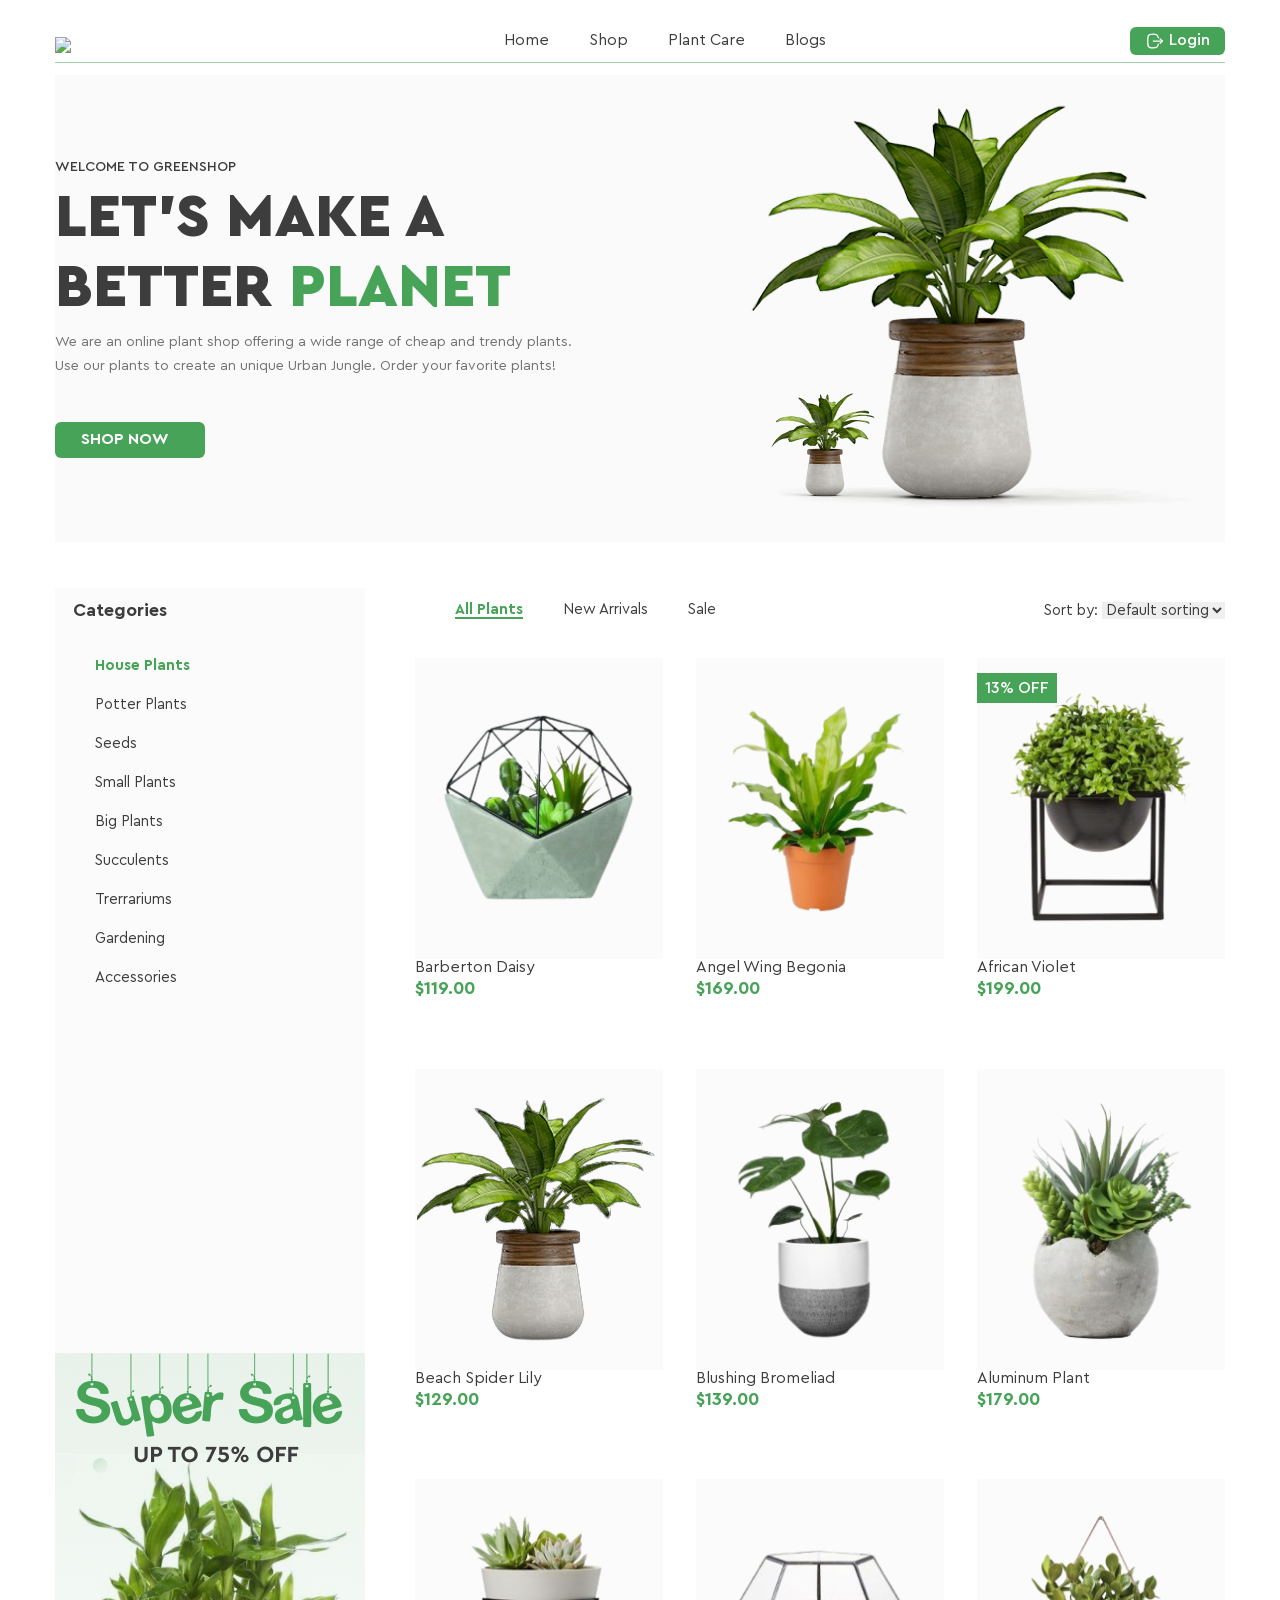
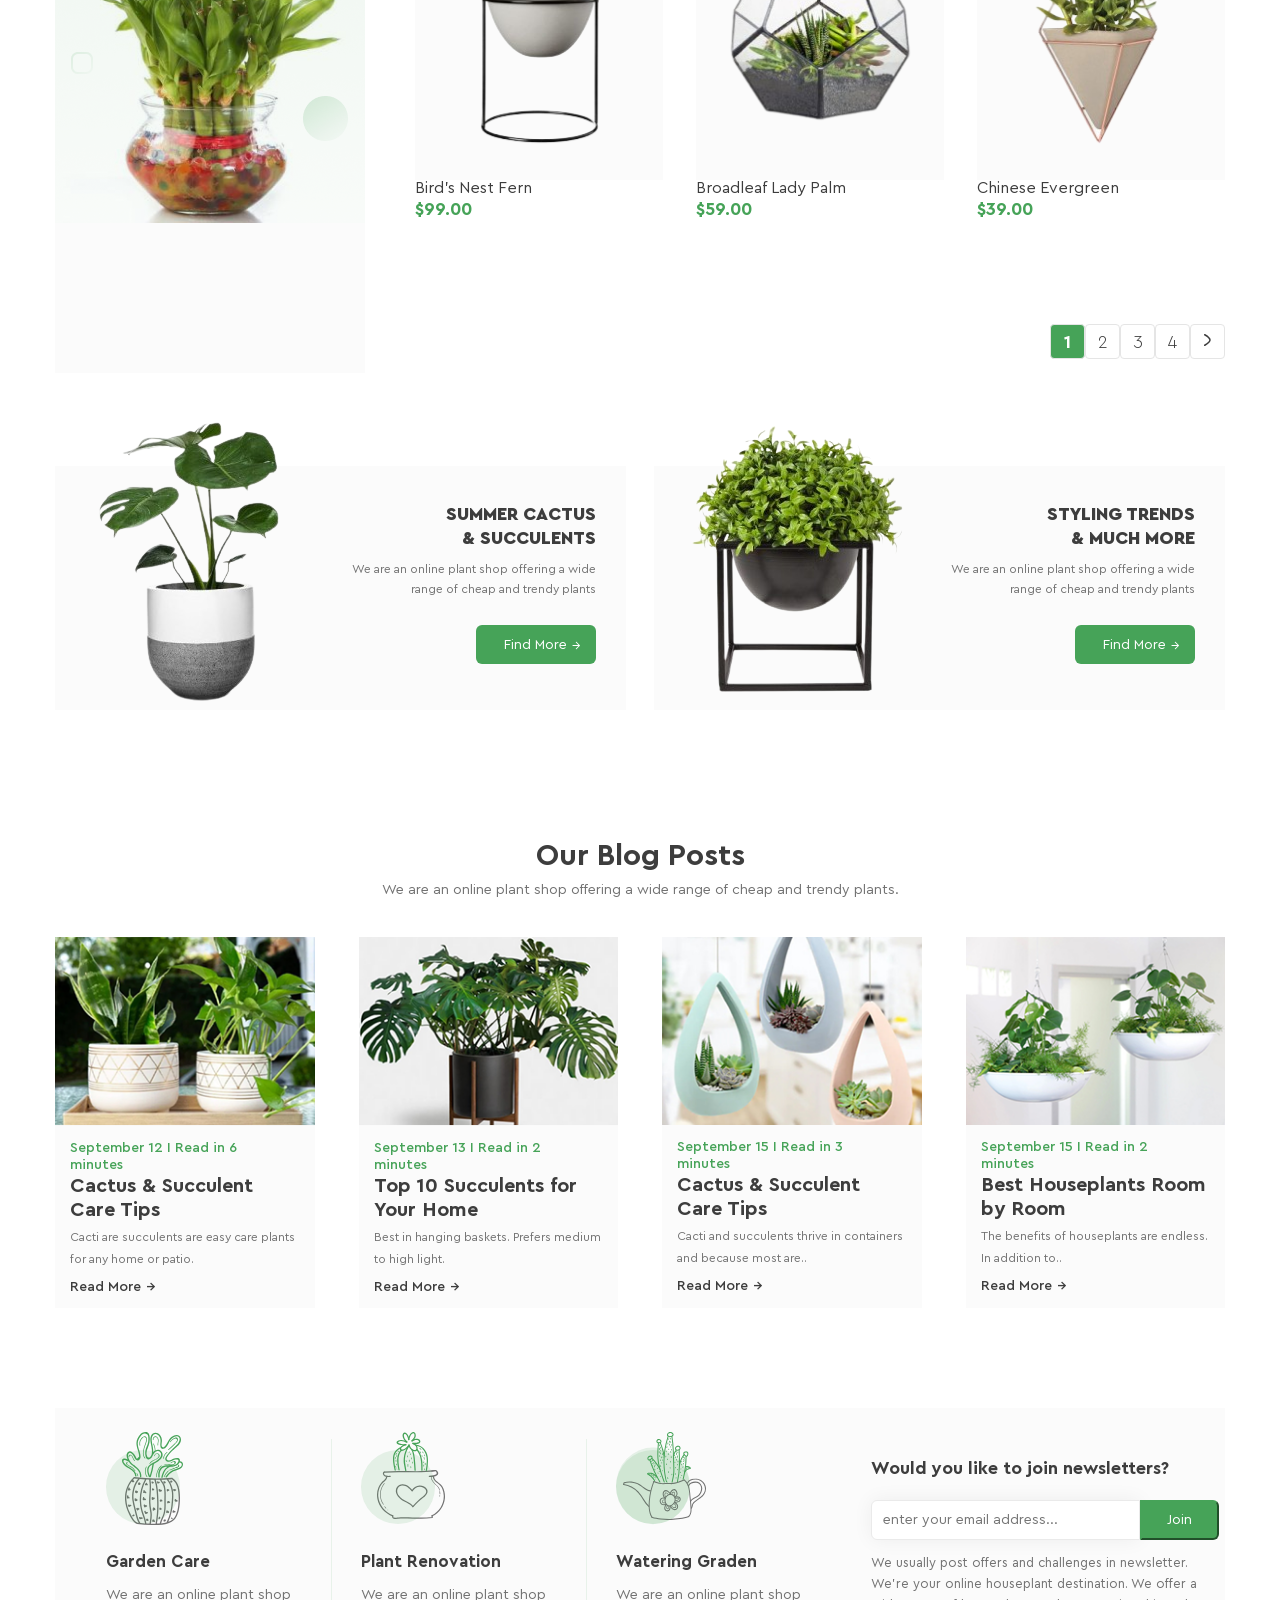
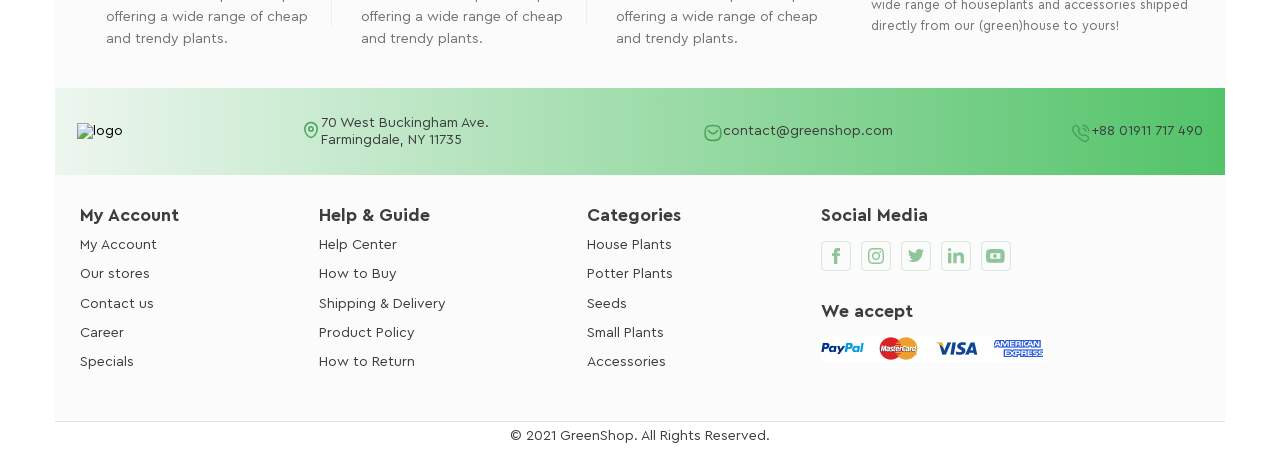
==== index.html @ 179f5ea0 "correct mistakes in footer" ====
<!DOCTYPE html>
<html lang="en">
<head>
    <meta charset="UTF-8">
    <link rel="stylesheet" href="styles/reset.css">
    <link rel="stylesheet" href="styles/main.css">
    <title>Green shop</title>
</head>
<body>
    <div class="container">
        <header class="header">
            <div class="logo">
                <img class="logo_img" src="images/logo.svg" alt="logo">
            </div>
            <nav class="nav">
                <ul class="menu">
                    <li>
                        <a class="navigation_item" href="#">Home</a>
                    </li>
                    <li>
                        <a class="navigation_item" href="#">Shop</a>
                    </li>
                    <li>
                        <a class="navigation_item" href="#">Plant Care</a>
                        <ul class="submenu">
                            <li><a href="#">Drainage</a></li>
                            <li><a href="#">Fungicides</a></li>
                            <li><a href="#">Fertilizer</a></li>
                            <li>
                                <a href="#">Priming</a>
                                <ul class="second_submenu">
                                    <li><a href="#">Universal</a></li>
                                    <li><a href="#">For Ficus</a></li>
                                    <li><a href="#">For Cacti</a></li>
                                    <li><a href="#">For Citrus</a></li>
                                    <li><a href="#">For those in bloom</a></li>
                                    <li><a href="#">For Orchids</a></li>
                                </ul>
                            </li>
                        </ul>
                    </li>
                    <li>
                        <a class="navigation_item" href="#">Blogs</a>
                    </li>
                </ul>
            </nav>
            <div class="login">
                <a class="btn btn_nav" href="register.html">
                    <img src="images/login_icon.svg" alt="login">
                    Login
                </a>
            </div>
        </header>
        <main>
            <section class="intro">
                <div class="intro_content">
                    <p class="intro_content_welcome">Welcome to GreenShop</p>
                    <h1>Let’s Make a Better <span>Planet</span></h1>
                    <p class="intro_content_text">
                        We are an online plant shop offering a wide range of cheap and trendy plants. Use our plants to create an unique Urban Jungle. Order your favorite plants!
                    </p>
                    <a class="btn btn_intro" href="#">SHOP NOW</a>
                </div>
                <img class="intro_img" src="images/img-banner.png" alt="banner">
            </section>
            <section class="shop_now">
                <aside class="sidebar">
                    <h2>Categories</h2>
                    <ul class="sidebar_list">
                        <li><a class="active" href="#">House Plants</a></li>
                        <li><a href="#">Potter Plants</a></li>
                        <li><a href="#">Seeds</a></li>
                        <li><a href="#">Small Plants</a></li>
                        <li><a href="#">Big Plants</a></li>
                        <li><a href="#">Succulents</a></li>
                        <li><a href="#">Trerrariums</a></li>
                        <li><a href="#">Gardening</a></li>
                        <li><a href="#">Accessories</a></li>
                    </ul>
                    <img class="sidebar_banner" src="images/super-sale-banner.png" alt="super-sale-banner">
                </aside>
                <article class="shop">
                    <div class="filters">
                        <ul class="filter_list">
                            <li><a class="active" href="#">All Plants</a></li>
                            <li><a href="#">New Arrivals</a></li>
                            <li><a href="#">Sale</a></li>
                        </ul>
                        <div>
                            <span>Sort by:</span>
                            <select name="sort" id="sort">
                                <option value="default">Default sorting</option>
                                <option value="price">Price</option>
                            </select>
                        </div>
                    </div>
                    <div class="shop_holder">
                        <div class="shop_card">
                            <div class="shop_card_img">
                                <img src="images/p1.png" alt="Barberton Daisy">
                            </div>
                            <p>Barberton Daisy</p>
                            <span class="shop_card_value">$119.00</span>
                            <ul class="shopping_list">
                                <li>
                                    <button class="btn_shopping">
                                        <img src="images/basket.svg" alt="basket">
                                    </button>
                                    </li>
                                <li>
                                    <button class="btn_shopping">
                                        <img src="images/like.svg" alt="like">
                                    </button>
                                </li>
                                <li>
                                    <button class="btn_shopping">
                                        <img src="images/search.svg" alt="search">
                                    </button>
                                </li>
                            </ul>
                        </div>
                        <div class="shop_card">
                            <div class="shop_card_img">
                                <img src="images/p2.png" alt="Angel Wing Begonia">
                            </div>
                            <p>Angel Wing Begonia</p>
                            <span class="shop_card_value">$169.00</span>
                            <ul class="shopping_list">
                                <li>
                                    <button class="btn_shopping">
                                        <img src="images/basket.svg" alt="basket">
                                    </button>
                                </li>
                                <li>
                                    <button class="btn_shopping">
                                        <img src="images/like.svg" alt="like">
                                    </button>
                                </li>
                                <li>
                                    <button class="btn_shopping">
                                        <img src="images/search.svg" alt="search">
                                    </button>
                                </li>
                            </ul>
                        </div>
                        <div class="shop_card">
                            <div class="shop_card_img">
                                <img src="images/p3.png" alt="African Violet">
                            </div>
                            <p>African Violet</p>
                            <span class="shop_card_value">$199.00</span>
                            <ul class="shopping_list">
                                <li>
                                    <button class="btn_shopping">
                                        <img src="images/basket.svg" alt="basket">
                                    </button>
                                </li>
                                <li>
                                    <button class="btn_shopping">
                                        <img src="images/like.svg" alt="like">
                                    </button>
                                </li>
                                <li>
                                    <button class="btn_shopping">
                                        <img src="images/search.svg" alt="search">
                                    </button>
                                </li>
                            </ul>
                            <span class="sale">13% OFF</span>
                        </div>
                        <div class="shop_card">
                            <div class="shop_card_img">
                                <img src="images/p4.png" alt="Beach Spider Lily">
                            </div>
                            <p>Beach Spider Lily</p>
                            <span class="shop_card_value">$129.00</span>
                            <ul class="shopping_list">
                                <li>
                                    <button class="btn_shopping">
                                        <img src="images/basket.svg" alt="basket">
                                    </button>
                                </li>
                                <li>
                                    <button class="btn_shopping">
                                        <img src="images/like.svg" alt="like">
                                    </button>
                                </li>
                                <li>
                                    <button class="btn_shopping">
                                        <img src="images/search.svg" alt="search">
                                    </button>
                                </li>
                            </ul>
                        </div>
                        <div class="shop_card">
                            <div class="shop_card_img">
                                <img src="images/p5.png" alt="Blushing Bromeliad">
                            </div>
                            <p>Blushing Bromeliad</p>
                            <span class="shop_card_value">$139.00</span>
                            <ul class="shopping_list">
                                <li>
                                    <button class="btn_shopping">
                                        <img src="images/basket.svg" alt="basket">
                                    </button>
                                </li>
                                <li>
                                    <button class="btn_shopping">
                                        <img src="images/like.svg" alt="like">
                                    </button>
                                </li>
                                <li>
                                    <button class="btn_shopping">
                                        <img src="images/search.svg" alt="search">
                                    </button>
                                </li>
                            </ul>
                        </div>
                        <div class="shop_card">
                            <div class="shop_card_img">
                                <img src="images/p6.png" alt="Aluminum Plant">
                            </div>
                            <p>Aluminum Plant</p>
                            <span class="shop_card_value">$179.00</span>
                            <ul class="shopping_list">
                                <li>
                                    <button class="btn_shopping">
                                        <img src="images/basket.svg" alt="basket">
                                    </button>
                                </li>
                                <li>
                                    <button class="btn_shopping">
                                        <img src="images/like.svg" alt="like">
                                    </button>
                                </li>
                                <li>
                                    <button class="btn_shopping">
                                        <img src="images/search.svg" alt="search">
                                    </button>
                                </li>
                            </ul>
                        </div>
                        <div class="shop_card">
                            <div class="shop_card_img">
                                <img src="images/p7.png" alt="Bird's Nest Fern">
                            </div>
                            <p>Bird's Nest Fern</p>
                            <span class="shop_card_value">$99.00</span>
                            <ul class="shopping_list">
                                <li>
                                    <button class="btn_shopping">
                                        <img src="images/basket.svg" alt="basket">
                                    </button>
                                </li>
                                <li>
                                    <button class="btn_shopping">
                                        <img src="images/like.svg" alt="like">
                                    </button>
                                </li>
                                <li>
                                    <button class="btn_shopping">
                                        <img src="images/search.svg" alt="search">
                                    </button>
                                </li>
                            </ul>
                        </div>
                        <div class="shop_card">
                            <div class="shop_card_img">
                                <img src="images/p8.png" alt="Broadleaf Lady Palm">
                            </div>
                            <p>Broadleaf Lady Palm</p>
                            <span class="shop_card_value">$59.00</span>
                            <ul class="shopping_list">
                                <li>
                                    <button class="btn_shopping">
                                        <img src="images/basket.svg" alt="basket">
                                    </button>
                                </li>
                                <li>
                                    <button class="btn_shopping">
                                        <img src="images/like.svg" alt="like">
                                    </button>
                                </li>
                                <li>
                                    <button class="btn_shopping">
                                        <img src="images/search.svg" alt="search">
                                    </button>
                                </li>
                            </ul>
                        </div>
                        <div class="shop_card">
                            <div class="shop_card_img">
                                <img src="images/p9.png" alt="Chinese Evergreen">
                            </div>
                            <p>Chinese Evergreen</p>
                            <span class="shop_card_value">$39.00</span>
                            <ul class="shopping_list">
                                <li>
                                    <button class="btn_shopping">
                                        <img src="images/basket.svg" alt="basket">
                                    </button>
                                </li>
                                <li>
                                    <button class="btn_shopping">
                                        <img src="images/like.svg" alt="like">
                                    </button>
                                </li>
                                <li>
                                    <button class="btn_shopping">
                                        <img src="images/search.svg" alt="search">
                                    </button>
                                </li>
                            </ul>
                        </div>
                    </div>
                    <div class="pages">
                        <ul>
                            <li><a class="active" href="">1</a></li>
                            <li><a href="">2</a></li>
                            <li><a href="">3</a></li>
                            <li><a href="">4</a></li>
                            <li>
                                <button>
                                    <img src="images/btn_right.svg" alt="next">
                                </button>
                            </li>
                        </ul>
                    </div>
                </article>
            </section>
            <section class="blog">
                <article class="blog_find-more">
                    <div class="blog_find-more_content">
                        <img src="images/plant1.png" alt="plant">
                        <div class="find-more_description">
                            <h3>Summer cactus & succulents</h3>
                            <p>
                                We are an online plant shop offering a wide range of cheap and trendy plants
                            </p>
                            <a class="btn find-more" href="#">Find More</a>
                        </div>
                    </div>
                    <div class="blog_find-more_content">
                        <img src="images/plant2.png" alt="plant">
                        <div class="find-more_description">
                            <h3>Styling Trends & much more</h3>
                            <p>
                                We are an online plant shop offering a wide range of cheap and trendy plants
                            </p>
                            <a class="btn find-more" href="#">Find More</a>
                        </div>
                    </div>
                </article>
                <article class="our-blog">
                    <div class="our_blog_content">
                        <h2>Our Blog Posts</h2>
                        <p>
                            We are an online plant shop offering a wide range of cheap and trendy plants.
                        </p>
                    </div>
                    <div class="blog-posts">
                        <div class="blog_posts_items">
                            <img src="images/blog1.png" alt="plant">
                            <div>
                                <time datetime="09-12">September 12  I Read in 6 minutes </time>
                                <h3>Cactus & Succulent Care Tips</h3>
                                <p>
                                    Cacti are succulents are easy care plants for any home or patio.
                                </p>
                                <a href="#">Read More</a>
                            </div>
                        </div>
                        <div class="blog_posts_items">
                            <img src="images/blog2.png" alt="plant">
                            <div>
                                <time datetime="09-13">September 13  I Read in 2 minutes</time>
                                <h3>Top 10 Succulents for Your Home</h3>
                                <p>
                                    Best in hanging baskets. Prefers medium to high light.
                                </p>
                                <a href="#">Read More</a>
                            </div>
                        </div>
                        <div class="blog_posts_items">
                            <img src="images/blog3.png" alt="plant">
                            <div>
                                <time datetime="09-15">September 15  I Read in 3 minutes</time>
                                <h3>Cactus & Succulent Care Tips</h3>
                                <p>
                                    Cacti and succulents thrive in containers and because most are..
                                </p>
                                <a href="#">Read More</a>
                            </div>
                        </div>
                        <div class="blog_posts_items">
                            <img src="images/blog4.png" alt="plant">
                            <div>
                                <time datetime="09-15">September 15  I Read in 2 minutes</time>
                                <h3>Best Houseplants Room by Room</h3>
                                <p>
                                    The benefits of houseplants are endless. In addition to..
                                </p>
                                <a href="#">Read More</a>
                            </div>
                        </div>
                    </div>

                </article>
            </section>
        </main>
        <footer>
            <div class="footer_block">
                <ul class="footer_block_list">
                    <li class="footer_item_garden">
                        <h2>Garden Care</h2>
                        <p>
                            We are an online plant shop offering a wide range of cheap and trendy plants.
                        </p>
                    </li>
                    <li class="footer_item_plant">
                        <h2>Plant Renovation</h2>
                        <p>
                            We are an online plant shop offering a wide range of cheap and trendy plants.
                        </p>
                    </li>
                    <li class="footer_item_watering">
                        <h2>Watering Graden</h2>
                        <p>
                            We are an online plant shop offering a wide range of cheap and trendy plants.
                        </p>
                    </li>
                </ul>
                <form class="footer_form" action="/submit" method="post" id="form_join">
                    <h2>Would you like to join newsletters?</h2>
                    <input type="email" placeholder="enter your email address...">
                    <button class="btn btn_form_footer" form="form_join">Join</button>
                    <p>
                        We usually post offers and challenges in newsletter. We’re your online houseplant destination. We offer a wide range of houseplants and accessories shipped directly from our (green)house to yours!
                    </p>
                </form>
            </div>
            <div class="footer_info">
                <img src="images/logo.svg" alt="logo">
                <a href="https://www.google.com/maps">
                    <address>
                        70 West Buckingham Ave. Farmingdale, NY 11735
                    </address>
                </a>
                <a class="footer_email" href="mailto:contact@greenshop.com">contact@greenshop.com</a>
                <a class="footer_tell" href="tel:+8801911717490">+88 01911 717 490</a>
            </div>
            <div class="footer_menu">
                <div class="footer_menu_nav">
                    <h3>My Account</h3>
                    <ul class="footer_menu_list">
                        <li><a href="#">My Account</a></li>
                        <li><a href="#">Our stores</a></li>
                        <li><a href="#">Contact us</a></li>
                        <li><a href="#">Career</a></li>
                        <li><a href="#">Specials</a></li>
                    </ul>
                </div>
                <div class="footer_menu_nav">
                    <h3>Help & Guide</h3>
                    <ul class="footer_menu_list">
                        <li><a href="#">Help Center</a></li>
                        <li><a href="#">How to Buy</a></li>
                        <li><a href="#">Shipping & Delivery</a></li>
                        <li><a href="#">Product Policy</a></li>
                        <li><a href="#">How to Return</a></li>
                    </ul>
                </div>
                <div class="footer_menu_nav">
                    <h3>Categories</h3>
                    <ul class="footer_menu_list">
                        <li><a href="#">House Plants</a></li>
                        <li><a href="#">Potter Plants</a></li>
                        <li><a href="#">Seeds</a></li>
                        <li><a href="#">Small Plants</a></li>
                        <li><a href="#">Accessories</a></li>
                    </ul>
                </div>
                <div class="footer_social_media">
                    <h3>Social Media</h3>
                    <ul class="footer_social_media_img">
                        <li>
                            <a href="#">
                                <svg width="8" height="16" viewBox="0 0 8 16" fill="none" xmlns="http://www.w3.org/2000/svg">
                                    <path d="M2 5.33333H0V8H2V16H5.33333V8H7.73333L8 5.33333H5.33333V4.2C5.33333 3.6 5.46667 3.33333 6.06667 3.33333H8V0H5.46667C3.06667 0 2 1.06667 2 3.06667V5.33333Z" fill="#46A358" fill-opacity="0.6"/>
                                </svg>
                            </a>
                        </li>
                        <li>
                            <a href="#">
                                <svg width="16" height="16" viewBox="0 0 16 16" fill="none" xmlns="http://www.w3.org/2000/svg">
                                    <path d="M8 1.46667C10.1333 1.46667 10.4 1.46667 11.2667 1.53333C13.4667 1.6 14.4667 2.66667 14.5333 4.8C14.6 5.66667 14.6 5.86667 14.6 8C14.6 10.1333 14.6 10.4 14.5333 11.2C14.4667 13.3333 13.4 14.4 11.2667 14.4667C10.4 14.5333 10.2 14.5333 8 14.5333C5.86667 14.5333 5.6 14.5333 4.8 14.4667C2.6 14.4 1.6 13.3333 1.53333 11.2C1.46667 10.3333 1.46667 10.1333 1.46667 8C1.46667 5.86667 1.46667 5.6 1.53333 4.8C1.6 2.66667 2.66667 1.6 4.8 1.53333C5.6 1.46667 5.86667 1.46667 8 1.46667ZM8 0C5.8 0 5.53333 0 4.73333 0.0666667C1.8 0.2 0.2 1.8 0.0666667 4.73333C0 5.53333 0 5.8 0 8C0 10.2 0 10.4667 0.0666667 11.2667C0.2 14.2 1.8 15.8 4.73333 15.9333C5.53333 16 5.8 16 8 16C10.2 16 10.4667 16 11.2667 15.9333C14.2 15.8 15.8 14.2 15.9333 11.2667C16 10.4667 16 10.2 16 8C16 5.8 16 5.53333 15.9333 4.73333C15.8 1.8 14.2 0.2 11.2667 0.0666667C10.4667 0 10.2 0 8 0ZM8 3.86667C5.73333 3.86667 3.86667 5.73333 3.86667 8C3.86667 10.2667 5.73333 12.1333 8 12.1333C10.2667 12.1333 12.1333 10.2667 12.1333 8C12.1333 5.73333 10.2667 3.86667 8 3.86667ZM8 10.6667C6.53333 10.6667 5.33333 9.46667 5.33333 8C5.33333 6.53333 6.53333 5.33333 8 5.33333C9.46667 5.33333 10.6667 6.53333 10.6667 8C10.6667 9.46667 9.46667 10.6667 8 10.6667ZM12.2667 2.8C11.7333 2.8 11.3333 3.2 11.3333 3.73333C11.3333 4.26667 11.7333 4.66667 12.2667 4.66667C12.8 4.66667 13.2 4.26667 13.2 3.73333C13.2 3.2 12.8 2.8 12.2667 2.8Z" fill="#46A358" fill-opacity="0.6"/>
                                </svg>
                            </a>
                        </li>
                        <li>
                            <a href="#">
                                <svg width="16" height="13" viewBox="0 0 16 13" fill="none" xmlns="http://www.w3.org/2000/svg">
                                    <path d="M5.03186 13.0036C11.0699 13.0036 14.3718 8.00118 14.3718 3.66357C14.3718 3.52144 14.3689 3.38005 14.3624 3.2392C15.0033 2.77588 15.5605 2.19756 16 1.53953C15.4118 1.80085 14.7789 1.97682 14.1149 2.05616C14.7926 1.64981 15.313 1.0067 15.5585 0.24021C14.9241 0.616357 14.2217 0.889688 13.4742 1.03709C12.8749 0.399076 12.0218 0 11.0779 0C9.26483 0 7.79464 1.4702 7.79464 3.28233C7.79464 3.54001 7.82357 3.79041 7.87962 4.0308C5.1516 3.89377 2.73239 2.58735 1.11352 0.601253C0.831273 1.08622 0.668767 1.64999 0.668767 2.25106C0.668767 3.38988 1.24837 4.3953 2.12968 4.98363C1.59121 4.96707 1.08531 4.81894 0.642926 4.57291C0.642198 4.58656 0.642198 4.60039 0.642198 4.61476C0.642198 6.2047 1.77392 7.53204 3.27578 7.83285C3.00008 7.90801 2.71001 7.94841 2.41047 7.94841C2.19901 7.94841 1.99338 7.9273 1.79339 7.88927C2.21121 9.19332 3.42318 10.1425 4.86007 10.1693C3.73636 11.0499 2.32094 11.5745 0.783049 11.5745C0.518272 11.5745 0.256952 11.5594 0 11.529C1.45273 12.46 3.17769 13.0036 5.03186 13.0036Z" fill="#46A358" fill-opacity="0.6"/>
                                </svg>
                            </a>
                        </li>
                        <li>
                            <a href="#">
                                <svg width="16" height="16" viewBox="0 0 16 16" fill="none" xmlns="http://www.w3.org/2000/svg">
                                    <path d="M3.33333 1.66667C3.33333 2.6 2.6 3.33333 1.66667 3.33333C0.733333 3.33333 0 2.6 0 1.66667C0 0.733333 0.733333 0 1.66667 0C2.6 0 3.33333 0.733333 3.33333 1.66667ZM3.33333 4.66667H0V15.3333H3.33333V4.66667ZM8.66667 4.66667H5.33333V15.3333H8.66667V9.73333C8.66667 6.6 12.6667 6.33333 12.6667 9.73333V15.3333H16V8.6C16 3.33333 10.0667 3.53333 8.66667 6.13333V4.66667Z" fill="#46A358" fill-opacity="0.6"/>
                                </svg>
                            </a>
                        </li>
                        <li>
                            <a href="#">
                                <svg width="19" height="14" viewBox="0 0 19 14" fill="none" xmlns="http://www.w3.org/2000/svg">
                                    <path fill-rule="evenodd" clip-rule="evenodd" d="M15.1653 4.42995L15.168 4.43062C15.168 4.43062 15.1676 4.4305 15.1667 4.4303C15.1663 4.4302 15.1658 4.43008 15.1653 4.42995ZM4.32444 4.35686C6.91762 4.19575 11.7483 4.19575 14.3415 4.35686L14.3422 4.3644C14.4047 4.99716 14.4299 5.84143 14.4299 7.01915C14.4299 8.18238 14.4053 9.02689 14.3441 9.66498C11.6962 9.77026 6.97129 9.77027 4.32282 9.66502C4.261 9.03324 4.23602 8.19137 4.23602 7.01915C4.23602 5.84143 4.26123 4.99716 4.32369 4.3644L4.32444 4.35686ZM15.2422 9.61106C15.2422 9.61109 15.2405 9.61148 15.237 9.61215L15.2422 9.61106ZM3.49794 9.60768L3.50063 9.60836C3.49881 9.60793 3.49792 9.60769 3.49794 9.60768ZM0 7.01915C0 11.8412 0.388873 13.63 3.42208 13.8633C6.22196 14.0189 12.4439 14.0189 15.2438 13.8633C18.277 13.7078 18.6659 11.8412 18.6659 7.01915C18.6659 2.19713 18.277 0.408316 15.2438 0.174993C12.4439 -0.0583309 6.22196 -0.0583309 3.42208 0.174993C0.388873 0.408316 0 2.19713 0 7.01915ZM3.49794 4.43062C3.49792 4.43061 3.49884 4.43037 3.50073 4.42992L3.49794 4.43062ZM9.78228 8.73886C8.50388 9.37806 6.99973 8.44845 6.99973 7.01915C6.99973 5.58986 8.50388 4.66025 9.78228 5.29945C11.1994 6.008 11.1994 8.0303 9.78228 8.73886Z" fill="#46A358" fill-opacity="0.6"/>
                                </svg>
                            </a>
                        </li>
                    </ul>
                    <h3>We accept</h3>
                    <img src="images/we_accept.png" alt="we accept">
                </div>
            </div>
            <div class="footer_copyrights">
                <p>
                    © 2021 GreenShop. All Rights Reserved.
                </p>
            </div>
        </footer>
    </div>
</body>
</html>
---- styles/main.css ----
@font-face {
    font-family: 'Cera Pro';
    src: url('../fonts/CeraPro-Regular.woff2') format('woff2');
    font-weight: 400;
    font-style: normal;
}
@font-face {
    font-family: 'Cera Pro';
    src: url('../fonts/CeraPro-Bold.woff2') format('woff2');
    font-weight: 700;
    font-style: normal;
}
@font-face {
    font-family: 'Cera Pro';
    src: url('../fonts/CeraPro-Black.woff2') format('woff2');
    font-weight: 900;
    font-style: normal;
}
@font-face {
    font-family: 'Cera Pro';
    src: url('../fonts/CeraPro-Medium.woff2') format('woff2');
    font-weight: 500;
    font-style: normal;
}
@font-face {
    font-family: 'Cera Pro';
    src: url('../fonts/CeraPro-Light.woff2') format('woff2');
    font-weight: 300;
    font-style: normal;
}
body{
    font: 14px/1.2 'Cera Pro', sans-serif;
    background-color: #FFFFFF;
}
.container{
    max-width: 1200px;
    margin: 0 auto;
    padding: 0 15px;
}
.btn{
    background-color: #46A358;
    color: #FFFFFF;
    text-decoration: none;
    border-radius: 6px;
    border-color: #46A358;
}
.container_register{
    width: 500px;
    margin: 0 auto;
    background-color: #FFFFFF;
    display: flex;
    justify-content: center;
    align-items: center;
    flex-direction: column;
    border-bottom: 10px solid #46A358;
}
.close {
    position: relative;
    top: 30px;
    left: 285px;
    width: 18px;
    height: 18px;
    background: none;
    border: none;
}
.close:before, .close:after {
    position: absolute;
    content: '';
    left: -2px;
    width: 20px;
    height: 2px;
    background: #46A358;
}
.close:before {
    transform: rotate(45deg);
}
.close:after {
    transform: rotate(-45deg);
}
.form_register{
    padding-top: 40px;
    padding-bottom: 36px;
}
.link.active{
    color: #46A358;
    pointer-events: none;
    text-decoration: none;
    border: none;
}
.link{
    color: #3D3D3D;
    text-decoration: none;
    font-weight: 500;
    font-size: 20px;
    line-height: 16px;
    position: relative;
}
.link:after{
    content: '|';
    position: absolute;
    right: -14px;
    bottom: 0;
}
.link.active:after{
    display: none;
}
.link_register{
    display: flex;
    gap:22px;
    padding-top: 60px;
}
.form_register > p{
    color: #3D3D3D;
    font-size: 13px;
    line-height: 16px;
    width: 255px;
}
input{
    color: #A5A5A5;
    width: 300px;
    height: 40px;
    border: 1px solid #EAEAEA;
    padding: 0 0 0 14px;
    border-radius: 5px;
}
.input_form{
    padding-bottom: 41px;
    display: flex;
    flex-direction: column;
    gap: 16px;
}
.btn_register{
    padding: 10px 118px 13px 119px;
    font-weight: 700;
    font-size: 16px;
    line-height: 16px;
    width: 315px;
    height: 40px;
}
.line-text > span{
    color: #3D3D3D;
    font-size: 13px;
    line-height: 16px;
}
.line-text{
    display: flex;
    align-items: center;
    gap: 10px;
}
.line-text::before,
.line-text::after {
    content: '';
    height: 1px;
    width: 95px;
    background: #ccc;
    flex: 1;
}
.btn_login-with{
    width: 315px;
    height: 40px;
    background-color: #FFFFFF;
    border: 1px solid #EAEAEA;
    border-radius: 5px;
    padding: 10px 68px 10px 68px;
    display: flex;
    justify-content: center;
}
.btn_login-with:hover{
    border: 2px solid #A5A5A5;
}
.img_login-with{
    width: 20px;
    height: 20px;
    padding: 0 9px 0 0;
}
.login-with{
    display: flex;
    flex-direction: column;
    gap: 15px;
    padding-top: 37px;
    padding-bottom: 40px;
}
.login-with_description{
    text-align: center;
    padding: 5px 0 5px 0;
    color: #727272;
    font-size: 13px;
    line-height: 16px;
}
.link_login.active{
    color: #46A358;
    pointer-events: none;
    text-decoration: none;
    border: none;
}
.link_login{
    color: #3D3D3D;
    text-decoration: none;
    font-weight: 500;
    font-size: 20px;
    line-height: 16px;
    position: relative;
}
.link_login.active:after{
    content: '|';
    position: absolute;
    right: -14px;
    bottom: 0;
    color: #3D3D3D;
}
.header{
    font-size: 0;
    padding: 0 0 9px;
    margin: 30px 0 12px;
    width: 100%;
    border-bottom: 0.3px solid #46A35880;
}
.logo{
    display: inline-block;
    width: 150px;
    text-align: left;
}
.logo_img{
    display: inline-block;
    vertical-align: middle;
    width: 150px;
    height: auto;
}
.nav{
    display: inline-block;
    width: calc(100% - 250px);
    text-align: center;
}
.menu{
    padding: 0;
}
.menu > li{
    display: inline-block;
    margin: 0 20px;
    position: relative;
}
.navigation_item{
    font-size: 16px;
    line-height: 20px;
    color: #3D3D3D;
    text-decoration: none;
    padding: 8px 0 22px;
}
.menu > li:after{
    content: '';
    height: 3px;
    width: 100%;
    border-bottom: 2px solid #46A358;
    position: absolute;
    bottom: -23px;
    left: 0;
    display: none;
}
.menu > li:hover:after{
    display: block;
}
.menu > li:hover{
    text-shadow: black 1px 1px 2px;
}
.submenu{
    position: absolute;
    top: 100%;
    left: -60%;
    width: 188px;
    padding: 35px 0 0;
    text-align: left;
    display: none;
}
.submenu li{
    list-style: none;
    background-color: #EDF6EE;
    padding: 7px 14px;
    text-shadow: none;
    /*position: relative;*/
}
.submenu > li:has(.second_submenu) > a:after{
    content: '';
    width: 6px;
    height: 6px;
    border: solid #3D3D3D;
    border-width: 1px 1px 0 0;
    transform: rotate(45deg) translateY(-50%);
    display: inline-block;
    position: absolute;
    left: 151px;
    top: 50%;
}
.submenu a{
    text-decoration: none;
    font-size: 16px;
    line-height: 20px;
    color: #3D3D3D;
    position: relative;
}
.menu > li:hover .submenu{
     display: block;
}
.submenu > li:hover{
    background-color: #1A712A;
}
.submenu li:hover > a{
    color: #FFFFFF;
    font-weight: 700;
}
.submenu > li:hover:after{
    border-color: #FFFFFF;
    transform: rotate(-135deg) translateY(50%);
}
.submenu > li:hover .second_submenu{
    display: block;
}
.second_submenu{
    position: absolute;
    left: 100%;
    top: 35px;
    width: 178px;
    padding-left: 2px;
    display: none;
}
.second_submenu li:hover{
    background-color: #1A712A;
}
.login{
    display: inline-block;
    width: 100px;
    text-align: right;
}
.btn_nav > img{
    display: inline-block;
    vertical-align: middle;
    width: 20px;
    padding: 1px 1px 1px 1px;
}
.btn_nav{
    padding: 5px 15px 7px;
    font-size: 16px;
    font-weight: 500;
    line-height: 20px;
}
.btn:hover{
    background-color: darkgreen;
}
.intro{
    background-color: #F5F5F580;
    margin-bottom: 46px;
}
.intro_content{
    display: inline-block;
    width: 557px;
    vertical-align: middle;
    padding: 0;
}
.intro_content_welcome{
    color: #3D3D3D;
    font-weight: 500;
    text-transform: uppercase;
    margin: 0 0 7px;
}
h1{
    color: #3D3D3D;
    font-size: 60px;
    line-height: 70px;
    width: 560px;
    font-weight: 900;
    text-transform: uppercase;
    margin: 0;
}
h1 > span{
    color: #46A358;
    display: inline;
}
.intro_content_text{
    color: #727272;
    line-height: 24px;
    margin: 7px 20px 12px 0;
    padding-right:12px;
}
.intro_img{
    display: inline-block;
    vertical-align: middle;
    width: 507px;
    text-align: right;
    padding: 0 0 17px;
    margin: 0 12px 0 88px;
}
.btn_intro{
    font-size: 16px;
    font-weight: 700;
    line-height: 20px;
    padding: 7px 27px 9px 26px;
    margin-top: 44px;
    display: block;
    width: 150px;
}
.sidebar{
    width: 310px;
    background-color: #FBFBFB;
    margin-right: 50px;
    display: flex;
    flex-direction: column;
    flex-shrink: 0;
}
.sidebar_banner{
    margin-top: auto;
    padding-bottom: 150px;
}
.sidebar > h2{
    color: #3D3D3D;
    font-size: 18px;
    line-height: 0.8;
    font-weight: 700;
    padding-left: 18px;
}
.sidebar_list{
    list-style: none;
}
.sidebar_list a{
    color: #3D3D3D;
    font-size: 15px;
    line-height: 2.6;
    text-decoration: none;
}
.sidebar_list .active{
    color: #46A358;
    font-weight: 700;
    pointer-events: none;
}
.sidebar_list a:hover{
    color: darkgreen;
}
.shop{
    display: flex;
    flex-direction: column;
    flex-grow: 1;
}
.filters{
    margin-bottom: 25px;
    display: flex;
    justify-content: space-between;
    align-items: center;
}
.filter_list{
    list-style: none;
    max-width: 400px;
    display: flex;
}
.filter_list .active{
    color: #46A358;
    font-weight: 700;
    border-bottom: 2px solid #46A358;
    pointer-events: none;
}
.filter_list a{
    color: #3D3D3D;
    font-size: 15px;
    line-height: 16px;
    text-decoration: none;
    margin-right: 40px;
}
.filter_list a:hover{
    color: darkgreen;
}
.filters div{
    color: #3D3D3D;
    font-size: 15px;
    line-height: 16px;
}
.filters select{
    color: #3D3D3D;
    border: none;
    font-size: 15px;
    line-height: 1.1;
}
.filters select:hover{
    color: darkgreen;
}
.shop_holder{
    display: flex;
    flex-wrap: wrap;
    gap: 70px 33px;
}
.shop_card{
    flex-basis: calc((100% - 66px)/3);
    position: relative;
    border-top: 1px solid #FBFBFB;
}
.shop_card img{
    max-width: 100%;
    vertical-align: middle;
    margin: 10px 0;
}
.shop_card_img{
    background-color: #FBFBFB;
    height: 300px;
    display: flex;
    align-items: center;
    justify-content: center;

}
.shop_card p{
    color: #3D3D3D;
    font-size: 16px;
    line-height: 1;
    margin: 0 0 6px;
}
.shop_card_value{
    color: #46A358;
    font-size: 18px;
    line-height: 0.8;
    font-weight: 700;
}
.shop_now{
    display: flex;
    margin-bottom: 93px;
}
.shopping_list{
    display: none;
    gap: 10px;
    padding: 0;
    margin: 0;
    position: absolute;
    bottom: 45px;
    left: 67px;
}
.shopping_list li{
    list-style: none;
}
.btn_shopping{
    width: 35px;
    height: 35px;
    padding: 8px;
    background-color: #FFFFFF;
    border-radius: 4px;
    border: none;
    cursor: pointer;
}
.btn_shopping img{
    margin: 0;
}
.shop_card:hover .shopping_list{
    display: flex;
}
.shop_card:hover{
    border-top-color: #46A358;
}
.sale{
    background-color: #46A358;
    color: #FFFFFF;
    font-size: 16px;
    line-height: 16px;
    font-weight: 500;
    position: absolute;
    top: 14px;
    left: 0;
    padding: 7px 8px;
}
.pages{
    display: flex;
    justify-content: flex-end;
    align-items: center;
    margin-top: 90px;
}
.pages ul{
    padding: 0;
    list-style: none;
    display: flex;
    align-items: center;
}
.pages a{
    display: block;
    color: #3D3D3D;
    font-weight: 300;
    font-size: 18px;
    line-height: 0.8;
    text-decoration: none;
    border: 1px solid #E5E5E5;
    border-radius: 4px;
    padding: 10px;
    text-align: center;
    width: 35px;
    height: 35px;
}
.pages button{
    border: 1px solid #E5E5E5;
    border-radius: 4px;
    padding: 9px 13px 10px 12px;
    background-color: #FFFFFF;
    width: 35px;
    height: 35px;
    cursor: pointer ;
}
.pages .active{
    background-color: #46A358;
    color: #FFFFFF;
    font-weight: 700;
    pointer-events: none;
}
.pages a:hover{
    background-color: #727272;
    color: #FFFFFF;
}
.pages button:hover{
    background-color: #727272;
    color: #FFFFFF;
}
.blog_find-more{
    display: flex;
    justify-content: space-between;
    gap: 28px;
    margin-bottom: 138px;
}
.blog_find-more_content{
    background-color: #FBFBFB;
    width: 586px;
    display: flex;
    align-items: center;
    flex-grow: 1;
}
.blog_find-more_content img{
    margin-top: -52px;
}
.find-more_description{
    display: flex;
    flex-direction: column;
    align-items: flex-end;
    padding: 37px 30px 46px 1px;
}
.blog_find-more_content h3{
    color: #3D3D3D;
    width: 150px;
    font-size: 18px;
    line-height: 1.3;
    font-weight: 900;
    text-transform: uppercase;
    margin: 0;
    text-align: right;
}
.blog_find-more_content p{
    color: #727272;
    font-size: 12px;
    text-align: right;
    line-height: 1.7;
    margin: 9px 0 25px;
}
.find-more::after{
    content: '→';
    position: relative;
    padding-top: 2px;
    padding-left: 5px;
}
.find-more{
    padding: 11px 15px 9px 28px;
    display: flex;
    align-items: center;
}
.our_blog_content{
    text-align: center;
}
.our_blog_content h2{
    color: #3D3D3D;
    font-size: 30px;
    line-height: 16px;
    margin: 0;
}
.our_blog_content p{
    color: #727272;
    line-height: 24px;
    margin-bottom: 35px;
}
.blog-posts{
    display: flex;
    gap: 44px;
    margin-bottom: 100px;
}
.blog_posts_items{
    background-color: #FBFBFB;
    flex-grow: 1;
    width: calc((100% - 88px)/4);
}
.blog_posts_items div{
   padding: 9px 11px 12px 15px;
}
.blog_posts_items time{
    color: #46A358;
    font-weight: 500;
    width: 222px;
    display: block;
}
.blog_posts_items h3{
    color: #3D3D3D;
    font-size: 20px;
    line-height: 24px;
    margin: 0;
}
.blog_posts_items p{
    color: #727272;
    font-size: 12px;
    line-height: 22px;
    margin: 4px 0 9px;
}
.blog_posts_items a{
    color: #3D3D3D;
    font-weight: 500;
    text-decoration: none;
}
.blog_posts_items a:after{
    content: '→';
    margin-left: 5px;
}
.blog_posts_items a:hover{
    color: #46A358;
}
.footer_block{
    display: flex;
    align-items: center;
    background-color: #FBFBFB;
}
.footer_block_list{
    list-style: none;
    padding: 0;
    display: flex;
    /*gap: 61px;*/
    flex-grow: 1;
    justify-content: space-evenly;
    margin: 24px 0;
}
.footer_block_list li{
    max-width: 204px;
    padding-top: 108px;
    position: relative;
}
.footer_item_garden{
    background: url("../images/footer_bg1.svg") no-repeat;
    background-position-x: 16px;
}
.footer_block_list li:after{
    content: '';
    background-color: rgba(70, 163, 88, 0.13);
    border-radius: 50%;
    width: 74px;
    height: 74px;
    position: absolute;
    top: 18px;
    left: 0;
}
.footer_item_plant{
    background: url("../images/footer_bg2.svg") no-repeat;
    background-position-x: 16px;
}
.footer_item_watering{
    background: url("../images/footer_bg3.svg") no-repeat;
}
.footer_block_list li+li:before{
    content: '';
    width: 1px;
    height: 187px;
    background: rgba(70, 163, 88, 0.1);
    position: absolute;
    top: 7px;
    left: -30px;
}
.footer_block_list h2{
    color: #3D3D3D;
    font-size: 17px;
    line-height: 16px;
}
.footer_block_list p{
    color: #727272;
    line-height: 22px;
}
.footer_form{
    flex-grow: 1;
    max-width: 354px;
}
.footer_form h2{
    color: #3D3D3D;
    font-size: 18px;
    line-height: 0.8;
    margin-bottom: 25px;
}
.footer_form input{
    background-color: #FFFFFF;
    box-shadow: 0 0 20px #0000000F;
    border-radius: 6px 0 0 6px;
    padding-left: 11px;
    width: 269px;
}
.btn_form_footer{
    padding: 10px 25px;
    margin-left: -4px;
    border-radius: 0 6px 6px 0;
    height: 40px;
}
.footer_form p{
    color: #727272;
    font-size: 13px;
    line-height: 1.6;
}
.footer_info{
    display: flex;
    align-items: center;
    justify-content: space-between;
    padding: 27px 22px;
    background: linear-gradient(90deg, #EDF6EF 0%, #52C368 100%);
}
.footer_info a{
    color: #3D3D3D;
    text-decoration: none;
    position: relative;
}
.footer_info a address{
    font-style: normal;
    max-width: 205px;
}
.footer_info a address:before{
    content: url("../images/location.svg");
    position: absolute;
    top: 5px;
    left: -20px;
}
.footer_info a address:hover{
    text-shadow: #1A712A 1px 1px 2px;
}
.footer_email:before{
    content: url("../images/message.svg");
    position: absolute;
    top: 0;
    left: -20px;
}
.footer_email:hover{
    text-shadow: #1A712A 1px 1px 2px;
}
.footer_tell:before{
    content: url("../images/tell.svg");
    position: absolute;
    top: 0;
    left: -20px;
}
.footer_tell:hover{
    text-shadow: #1A712A 1px 1px 2px;
}
.footer_tell:before:hover{
    text-shadow: #1A712A 1px 1px 2px;
}
.footer_menu{
    display: flex;
    justify-content: space-between;
    padding: 33px 25px 29px;
    background-color: #FBFBFB;
    border-bottom: 1px solid rgba(70, 163, 88, 0.2);
}
.footer_menu_nav h3{
    color: #3D3D3D;
    font-size: 18px;
    line-height: 0.8;
    margin: 0;
}
.footer_menu_list{
    list-style: none;
    padding: 0;
    margin-top: 8px;
    max-width: 138px;
}
.footer_menu_list a{
    text-decoration: none;
    color: #3D3D3D;
    line-height: 2.1;
}
.footer_menu_list a:hover{
    color: #1A712A;
}
.footer_social_media{
    margin-right: 155px;
    max-width: 224px;
}
.footer_social_media h3{
    color: #3D3D3D;
    font-size: 18px;
    line-height: 0.8;
    margin-top: 0;
}
.footer_social_media a{
    text-decoration: none;
    border: 1px solid rgba(70, 163, 88, 0.2);
    border-radius: 4px;
    display: inline-flex;
    width: 30px;
    height: 30px;
    align-items: center;
    justify-content: center;
}
.footer_social_media a:hover{
    border-color: #1A712A;
}
.footer_social_media_img{
    display: flex;
    align-items: center;
    gap: 10px;
    margin-bottom: 33px;
    list-style: none;
    padding: 0;
}
.footer_copyrights{
    text-align: center;
    color: #3D3D3D;
    line-height: 2.1;
}
.footer_copyrights p{
    margin: 0;
}
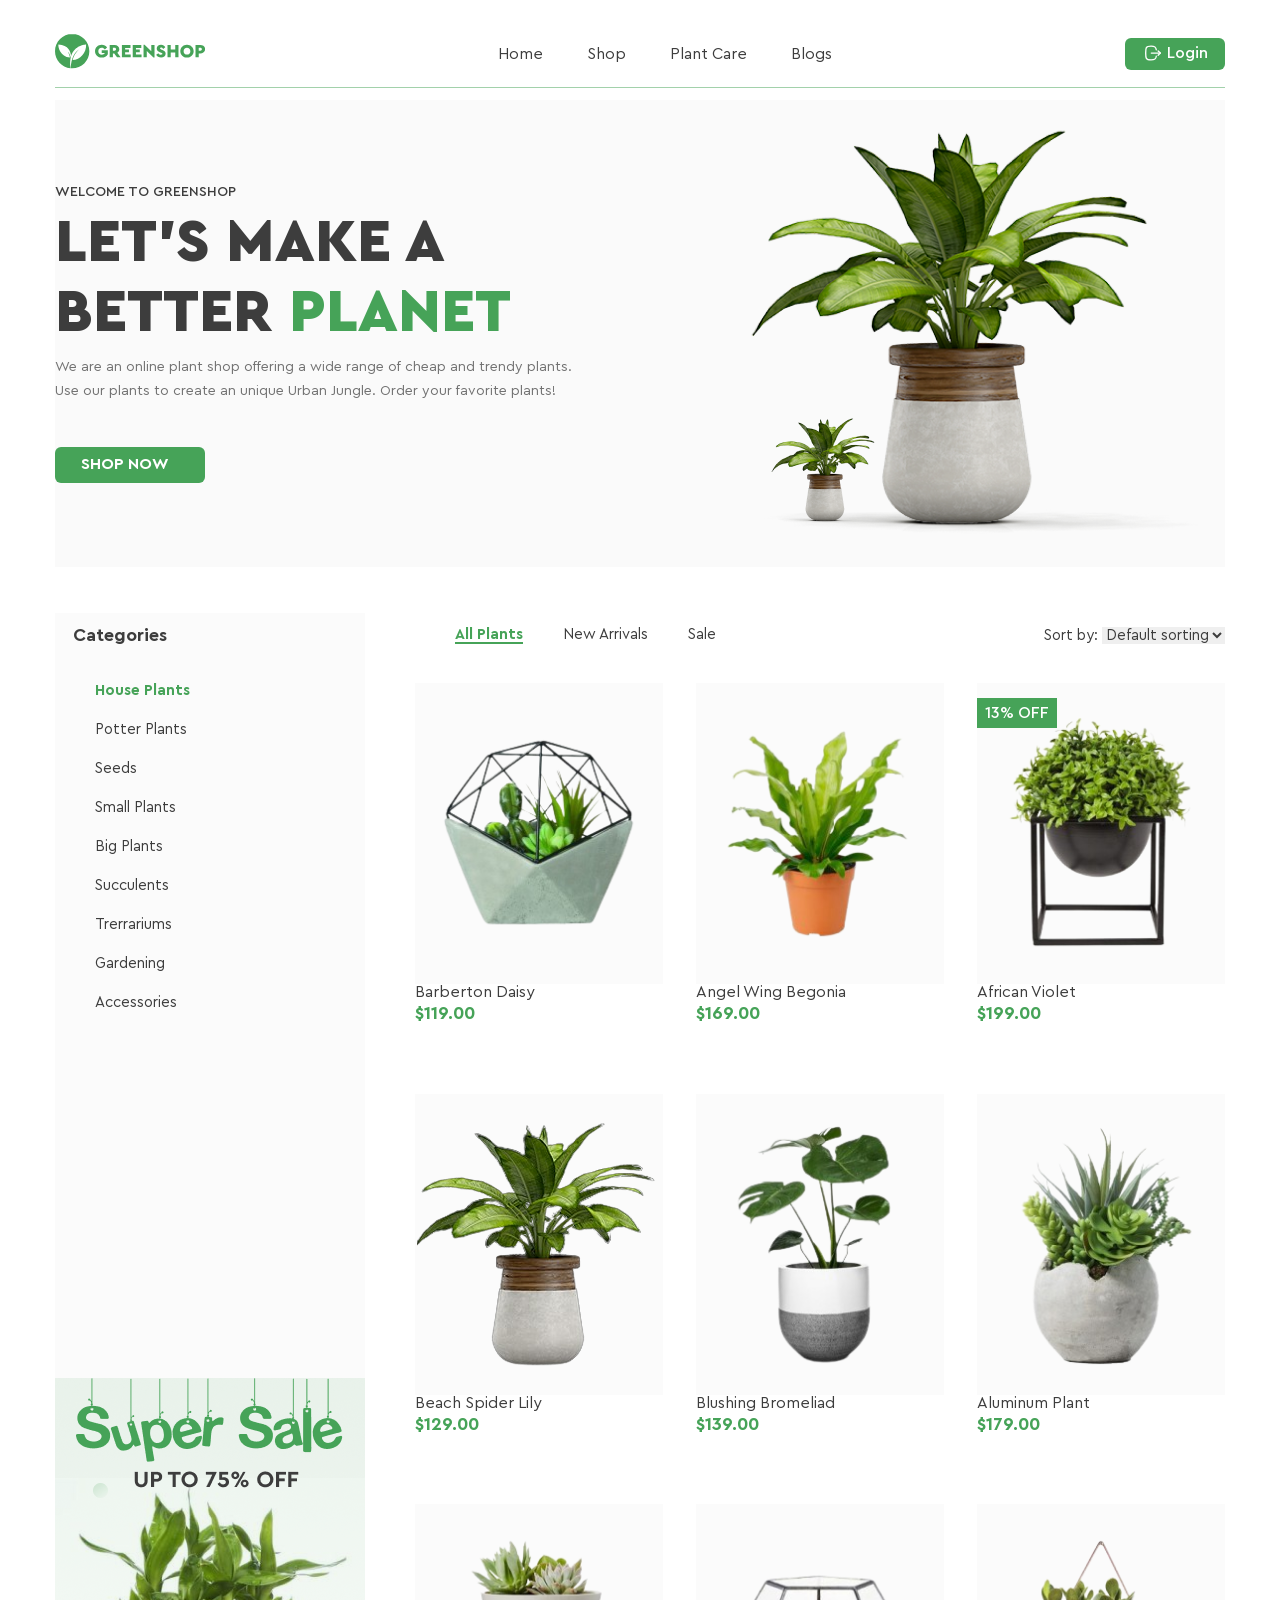
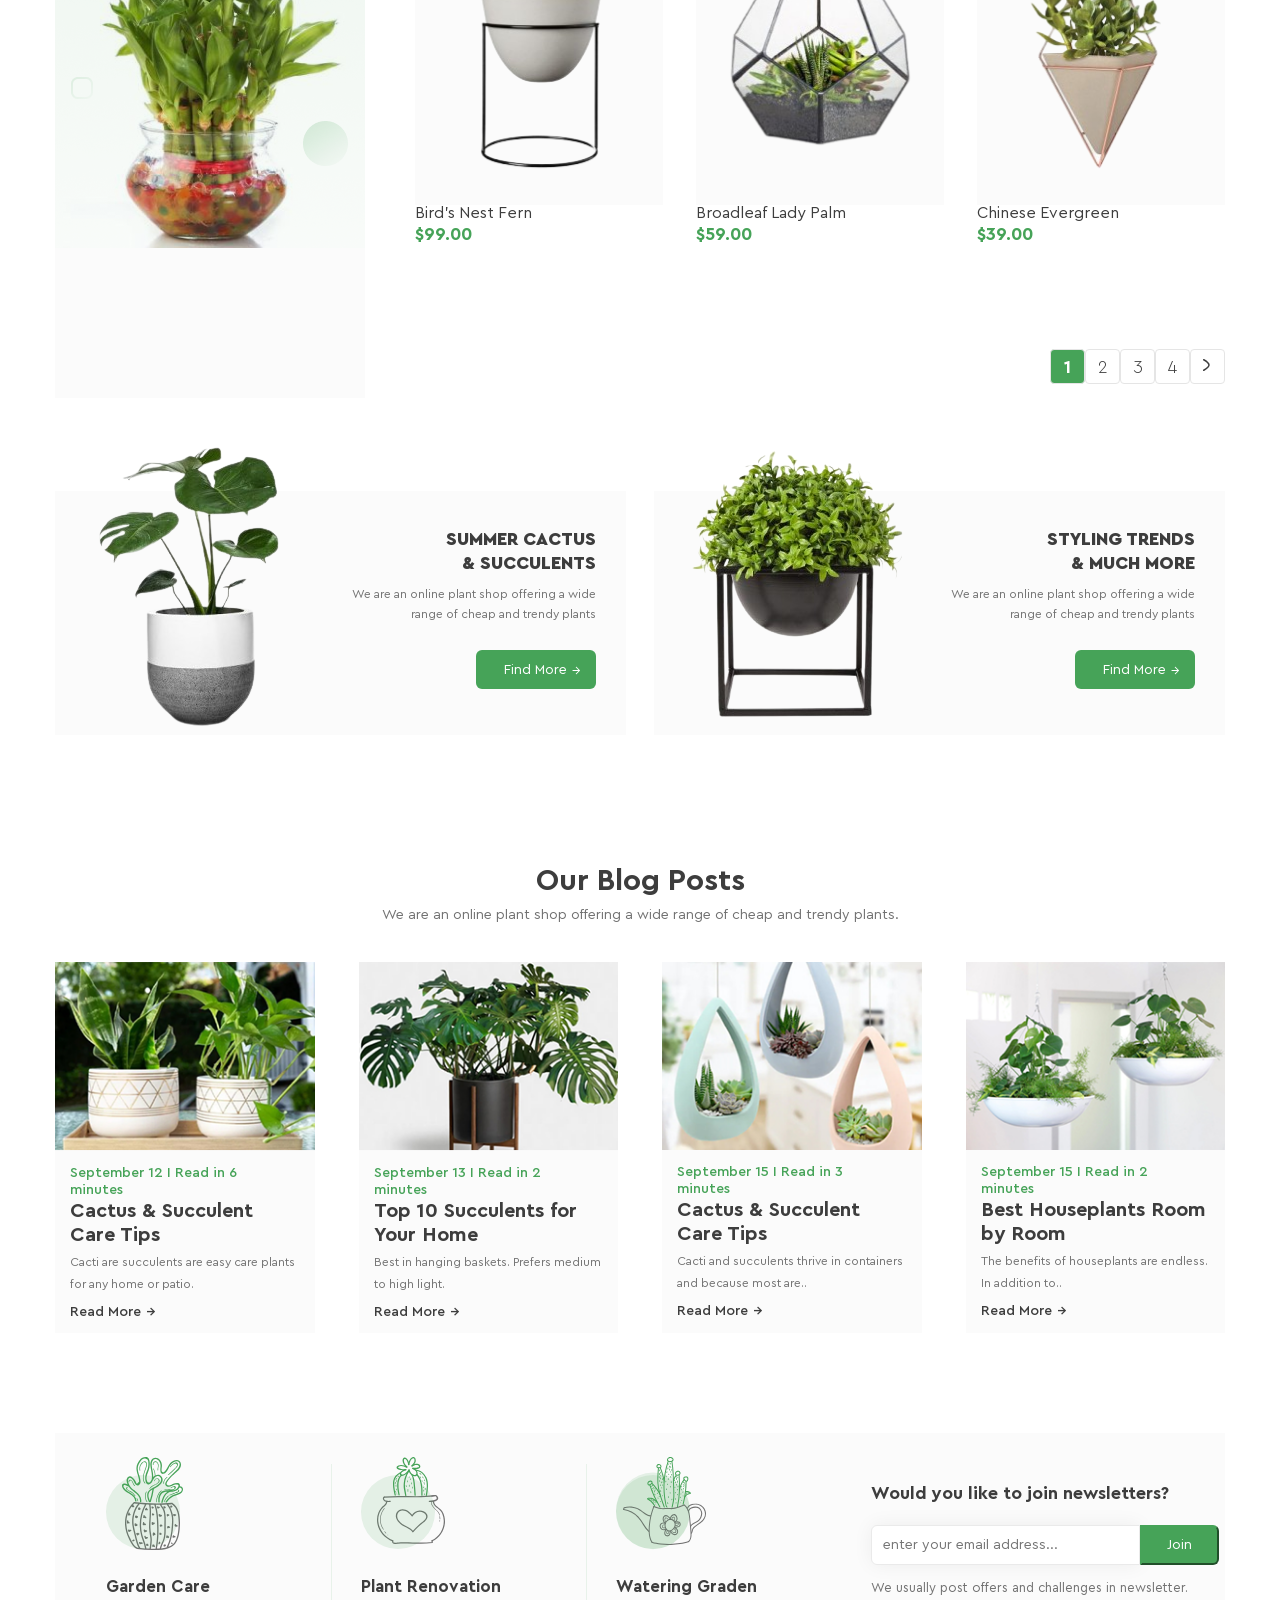
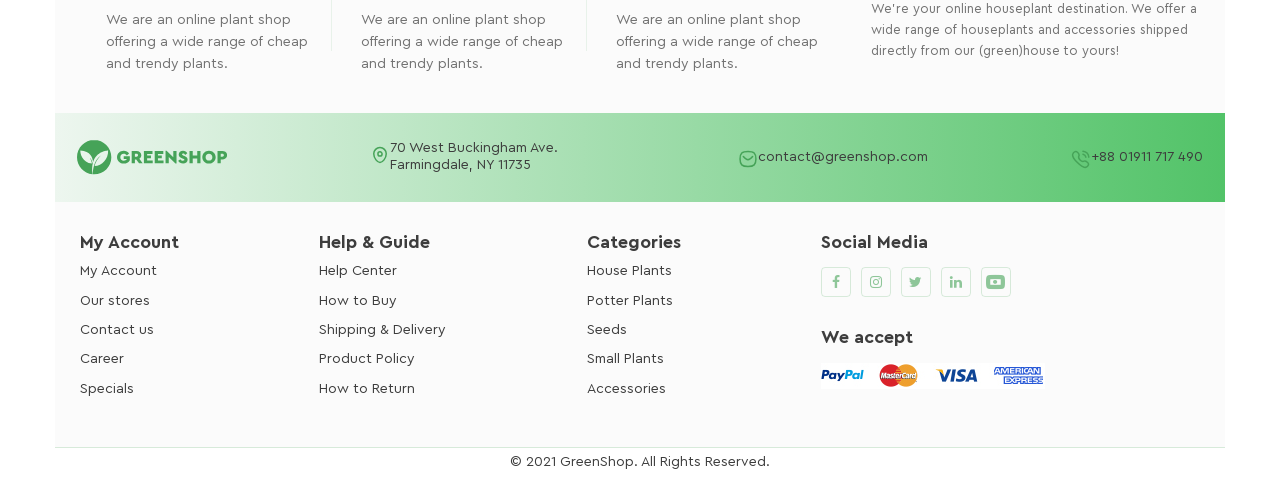
==== commit 45f203c6: "add svg-sprite, add icons fonts, changed index,main, add selection.json" ====
--- a/index.html
+++ b/index.html
@@ -10,7 +10,9 @@
     <div class="container">
         <header class="header">
             <div class="logo">
-                <img class="logo_img" src="images/logo.svg" alt="logo">
+                <svg class="icon-logo logo_img" viewBox="0 0 137 32" width="137" height="32">
+                    <use href="images/sprite.svg#icon-logo" x="0" y="0"></use>
+                </svg>
             </div>
             <nav class="nav">
                 <ul class="menu">
@@ -46,7 +48,9 @@
             </nav>
             <div class="login">
                 <a class="btn btn_nav" href="register.html">
-                    <img src="images/login_icon.svg" alt="login">
+                    <svg class="icon-login_icon" viewBox="0 0 32 32" width="20" height="20">
+                        <use href="images/sprite.svg#icon-login_icon" x="0" y="0"></use>
+                    </svg>
                     Login
                 </a>
             </div>
@@ -104,17 +108,23 @@
                             <ul class="shopping_list">
                                 <li>
                                     <button class="btn_shopping">
-                                        <img src="images/basket.svg" alt="basket">
+                                        <svg class="icon-basket" viewBox="0 0 24 24" width="24" height="24" fill="#3D3D3D">
+                                            <use href="images/sprite.svg#icon-basket" x="0" y="0"></use>
+                                        </svg>
                                     </button>
                                     </li>
                                 <li>
                                     <button class="btn_shopping">
-                                        <img src="images/like.svg" alt="like">
-                                    </button>
-                                </li>
-                                <li>
-                                    <button class="btn_shopping">
-                                        <img src="images/search.svg" alt="search">
+                                        <svg class="icon-heart-o" viewBox="0 0 24 24" width="24" height="24" fill="#3D3D3D">
+                                            <use href="images/sprite.svg#icon-heart-o" x="0" y="0"></use>
+                                        </svg>
+                                    </button>
+                                </li>
+                                <li>
+                                    <button class="btn_shopping">
+                                        <svg class="icon-search" viewBox="0 0 24 24" width="24" height="24" fill="#3D3D3D">
+                                            <use href="images/sprite.svg#icon-search" x="0" y="0"></use>
+                                        </svg>
                                     </button>
                                 </li>
                             </ul>
@@ -128,17 +138,23 @@
                             <ul class="shopping_list">
                                 <li>
                                     <button class="btn_shopping">
-                                        <img src="images/basket.svg" alt="basket">
-                                    </button>
-                                </li>
-                                <li>
-                                    <button class="btn_shopping">
-                                        <img src="images/like.svg" alt="like">
-                                    </button>
-                                </li>
-                                <li>
-                                    <button class="btn_shopping">
-                                        <img src="images/search.svg" alt="search">
+                                        <svg class="icon-basket" viewBox="0 0 24 24" width="24" height="24" fill="#3D3D3D">
+                                            <use href="images/sprite.svg#icon-basket" x="0" y="0"></use>
+                                        </svg>
+                                    </button>
+                                </li>
+                                <li>
+                                    <button class="btn_shopping">
+                                        <svg class="icon-heart-o" viewBox="0 0 24 24" width="24" height="24" fill="#3D3D3D">
+                                            <use href="images/sprite.svg#icon-heart-o" x="0" y="0"></use>
+                                        </svg>
+                                    </button>
+                                </li>
+                                <li>
+                                    <button class="btn_shopping">
+                                        <svg class="icon-search" viewBox="0 0 24 24" width="24" height="24" fill="#3D3D3D">
+                                            <use href="images/sprite.svg#icon-search" x="0" y="0"></use>
+                                        </svg>
                                     </button>
                                 </li>
                             </ul>
@@ -152,17 +168,23 @@
                             <ul class="shopping_list">
                                 <li>
                                     <button class="btn_shopping">
-                                        <img src="images/basket.svg" alt="basket">
-                                    </button>
-                                </li>
-                                <li>
-                                    <button class="btn_shopping">
-                                        <img src="images/like.svg" alt="like">
-                                    </button>
-                                </li>
-                                <li>
-                                    <button class="btn_shopping">
-                                        <img src="images/search.svg" alt="search">
+                                        <svg class="icon-basket" viewBox="0 0 24 24" width="24" height="24" fill="#3D3D3D">
+                                            <use href="images/sprite.svg#icon-basket" x="0" y="0"></use>
+                                        </svg>
+                                    </button>
+                                </li>
+                                <li>
+                                    <button class="btn_shopping">
+                                        <svg class="icon-heart-o" viewBox="0 0 24 24" width="24" height="24" fill="#3D3D3D">
+                                            <use href="images/sprite.svg#icon-heart-o" x="0" y="0"></use>
+                                        </svg>
+                                    </button>
+                                </li>
+                                <li>
+                                    <button class="btn_shopping">
+                                        <svg class="icon-search" viewBox="0 0 24 24" width="24" height="24" fill="#3D3D3D">
+                                            <use href="images/sprite.svg#icon-search" x="0" y="0"></use>
+                                        </svg>
                                     </button>
                                 </li>
                             </ul>
@@ -177,17 +199,23 @@
                             <ul class="shopping_list">
                                 <li>
                                     <button class="btn_shopping">
-                                        <img src="images/basket.svg" alt="basket">
-                                    </button>
-                                </li>
-                                <li>
-                                    <button class="btn_shopping">
-                                        <img src="images/like.svg" alt="like">
-                                    </button>
-                                </li>
-                                <li>
-                                    <button class="btn_shopping">
-                                        <img src="images/search.svg" alt="search">
+                                        <svg class="icon-basket" viewBox="0 0 24 24" width="24" height="24" fill="#3D3D3D">
+                                            <use href="images/sprite.svg#icon-basket" x="0" y="0"></use>
+                                        </svg>
+                                    </button>
+                                </li>
+                                <li>
+                                    <button class="btn_shopping">
+                                        <svg class="icon-heart-o" viewBox="0 0 24 24" width="24" height="24" fill="#3D3D3D">
+                                            <use href="images/sprite.svg#icon-heart-o" x="0" y="0"></use>
+                                        </svg>
+                                    </button>
+                                </li>
+                                <li>
+                                    <button class="btn_shopping">
+                                        <svg class="icon-search" viewBox="0 0 24 24" width="24" height="24" fill="#3D3D3D">
+                                            <use href="images/sprite.svg#icon-search" x="0" y="0"></use>
+                                        </svg>
                                     </button>
                                 </li>
                             </ul>
@@ -201,17 +229,23 @@
                             <ul class="shopping_list">
                                 <li>
                                     <button class="btn_shopping">
-                                        <img src="images/basket.svg" alt="basket">
-                                    </button>
-                                </li>
-                                <li>
-                                    <button class="btn_shopping">
-                                        <img src="images/like.svg" alt="like">
-                                    </button>
-                                </li>
-                                <li>
-                                    <button class="btn_shopping">
-                                        <img src="images/search.svg" alt="search">
+                                        <svg class="icon-basket" viewBox="0 0 24 24" width="24" height="24" fill="#3D3D3D">
+                                            <use href="images/sprite.svg#icon-basket" x="0" y="0"></use>
+                                        </svg>
+                                    </button>
+                                </li>
+                                <li>
+                                    <button class="btn_shopping">
+                                        <svg class="icon-heart-o" viewBox="0 0 24 24" width="24" height="24" fill="#3D3D3D">
+                                            <use href="images/sprite.svg#icon-heart-o" x="0" y="0"></use>
+                                        </svg>
+                                    </button>
+                                </li>
+                                <li>
+                                    <button class="btn_shopping">
+                                        <svg class="icon-search" viewBox="0 0 24 24" width="24" height="24" fill="#3D3D3D">
+                                            <use href="images/sprite.svg#icon-search" x="0" y="0"></use>
+                                        </svg>
                                     </button>
                                 </li>
                             </ul>
@@ -225,17 +259,23 @@
                             <ul class="shopping_list">
                                 <li>
                                     <button class="btn_shopping">
-                                        <img src="images/basket.svg" alt="basket">
-                                    </button>
-                                </li>
-                                <li>
-                                    <button class="btn_shopping">
-                                        <img src="images/like.svg" alt="like">
-                                    </button>
-                                </li>
-                                <li>
-                                    <button class="btn_shopping">
-                                        <img src="images/search.svg" alt="search">
+                                        <svg class="icon-basket" viewBox="0 0 24 24" width="24" height="24" fill="#3D3D3D">
+                                            <use href="images/sprite.svg#icon-basket" x="0" y="0"></use>
+                                        </svg>
+                                    </button>
+                                </li>
+                                <li>
+                                    <button class="btn_shopping">
+                                        <svg class="icon-heart-o" viewBox="0 0 24 24" width="24" height="24" fill="#3D3D3D">
+                                            <use href="images/sprite.svg#icon-heart-o" x="0" y="0"></use>
+                                        </svg>
+                                    </button>
+                                </li>
+                                <li>
+                                    <button class="btn_shopping">
+                                        <svg class="icon-search" viewBox="0 0 24 24" width="24" height="24" fill="#3D3D3D">
+                                            <use href="images/sprite.svg#icon-search" x="0" y="0"></use>
+                                        </svg>
                                     </button>
                                 </li>
                             </ul>
@@ -249,17 +289,23 @@
                             <ul class="shopping_list">
                                 <li>
                                     <button class="btn_shopping">
-                                        <img src="images/basket.svg" alt="basket">
-                                    </button>
-                                </li>
-                                <li>
-                                    <button class="btn_shopping">
-                                        <img src="images/like.svg" alt="like">
-                                    </button>
-                                </li>
-                                <li>
-                                    <button class="btn_shopping">
-                                        <img src="images/search.svg" alt="search">
+                                        <svg class="icon-basket" viewBox="0 0 24 24" width="24" height="24" fill="#3D3D3D">
+                                            <use href="images/sprite.svg#icon-basket" x="0" y="0"></use>
+                                        </svg>
+                                    </button>
+                                </li>
+                                <li>
+                                    <button class="btn_shopping">
+                                        <svg class="icon-heart-o" viewBox="0 0 24 24" width="24" height="24" fill="#3D3D3D">
+                                            <use href="images/sprite.svg#icon-heart-o" x="0" y="0"></use>
+                                        </svg>
+                                    </button>
+                                </li>
+                                <li>
+                                    <button class="btn_shopping">
+                                        <svg class="icon-search" viewBox="0 0 24 24" width="24" height="24" fill="#3D3D3D">
+                                            <use href="images/sprite.svg#icon-search" x="0" y="0"></use>
+                                        </svg>
                                     </button>
                                 </li>
                             </ul>
@@ -273,17 +319,23 @@
                             <ul class="shopping_list">
                                 <li>
                                     <button class="btn_shopping">
-                                        <img src="images/basket.svg" alt="basket">
-                                    </button>
-                                </li>
-                                <li>
-                                    <button class="btn_shopping">
-                                        <img src="images/like.svg" alt="like">
-                                    </button>
-                                </li>
-                                <li>
-                                    <button class="btn_shopping">
-                                        <img src="images/search.svg" alt="search">
+                                        <svg class="icon-basket" viewBox="0 0 24 24" width="24" height="24" fill="#3D3D3D">
+                                            <use href="images/sprite.svg#icon-basket" x="0" y="0"></use>
+                                        </svg>
+                                    </button>
+                                </li>
+                                <li>
+                                    <button class="btn_shopping">
+                                        <svg class="icon-heart-o" viewBox="0 0 24 24" width="24" height="24" fill="#3D3D3D">
+                                            <use href="images/sprite.svg#icon-heart-o" x="0" y="0"></use>
+                                        </svg>
+                                    </button>
+                                </li>
+                                <li>
+                                    <button class="btn_shopping">
+                                        <svg class="icon-search" viewBox="0 0 24 24" width="24" height="24" fill="#3D3D3D">
+                                            <use href="images/sprite.svg#icon-search" x="0" y="0"></use>
+                                        </svg>
                                     </button>
                                 </li>
                             </ul>
@@ -297,17 +349,23 @@
                             <ul class="shopping_list">
                                 <li>
                                     <button class="btn_shopping">
-                                        <img src="images/basket.svg" alt="basket">
-                                    </button>
-                                </li>
-                                <li>
-                                    <button class="btn_shopping">
-                                        <img src="images/like.svg" alt="like">
-                                    </button>
-                                </li>
-                                <li>
-                                    <button class="btn_shopping">
-                                        <img src="images/search.svg" alt="search">
+                                        <svg class="icon-basket" viewBox="0 0 24 24" width="24" height="24" fill="#3D3D3D">
+                                            <use href="images/sprite.svg#icon-basket" x="0" y="0"></use>
+                                        </svg>
+                                    </button>
+                                </li>
+                                <li>
+                                    <button class="btn_shopping">
+                                        <svg class="icon-heart-o" viewBox="0 0 24 24" width="24" height="24" fill="#3D3D3D">
+                                            <use href="images/sprite.svg#icon-heart-o" x="0" y="0"></use>
+                                        </svg>
+                                    </button>
+                                </li>
+                                <li>
+                                    <button class="btn_shopping">
+                                        <svg class="icon-search" viewBox="0 0 24 24" width="24" height="24" fill="#3D3D3D">
+                                            <use href="images/sprite.svg#icon-search" x="0" y="0"></use>
+                                        </svg>
                                     </button>
                                 </li>
                             </ul>
@@ -321,7 +379,9 @@
                             <li><a href="">4</a></li>
                             <li>
                                 <button>
-                                    <img src="images/btn_right.svg" alt="next">
+                                    <svg class="icon-btn_right" viewBox="0 0 10 12" width="10" height="12">
+                                        <use xlink:href="images/sprite.svg#icon-btn_right" x="0" y="0"></use>
+                                    </svg>
                                 </button>
                             </li>
                         </ul>
@@ -440,7 +500,9 @@
                 </form>
             </div>
             <div class="footer_info">
-                <img src="images/logo.svg" alt="logo">
+                <svg class="icon-logo logo_img" viewBox="0 0 137 32" width="137" height="32">
+                    <use href="images/sprite.svg#icon-logo" x="0" y="0"></use>
+                </svg>
                 <a href="https://www.google.com/maps">
                     <address>
                         70 West Buckingham Ave. Farmingdale, NY 11735
@@ -485,37 +547,27 @@
                     <ul class="footer_social_media_img">
                         <li>
                             <a href="#">
-                                <svg width="8" height="16" viewBox="0 0 8 16" fill="none" xmlns="http://www.w3.org/2000/svg">
-                                    <path d="M2 5.33333H0V8H2V16H5.33333V8H7.73333L8 5.33333H5.33333V4.2C5.33333 3.6 5.46667 3.33333 6.06667 3.33333H8V0H5.46667C3.06667 0 2 1.06667 2 3.06667V5.33333Z" fill="#46A358" fill-opacity="0.6"/>
-                                </svg>
+                                <i class="icon-facebook"></i>
                             </a>
                         </li>
                         <li>
                             <a href="#">
-                                <svg width="16" height="16" viewBox="0 0 16 16" fill="none" xmlns="http://www.w3.org/2000/svg">
-                                    <path d="M8 1.46667C10.1333 1.46667 10.4 1.46667 11.2667 1.53333C13.4667 1.6 14.4667 2.66667 14.5333 4.8C14.6 5.66667 14.6 5.86667 14.6 8C14.6 10.1333 14.6 10.4 14.5333 11.2C14.4667 13.3333 13.4 14.4 11.2667 14.4667C10.4 14.5333 10.2 14.5333 8 14.5333C5.86667 14.5333 5.6 14.5333 4.8 14.4667C2.6 14.4 1.6 13.3333 1.53333 11.2C1.46667 10.3333 1.46667 10.1333 1.46667 8C1.46667 5.86667 1.46667 5.6 1.53333 4.8C1.6 2.66667 2.66667 1.6 4.8 1.53333C5.6 1.46667 5.86667 1.46667 8 1.46667ZM8 0C5.8 0 5.53333 0 4.73333 0.0666667C1.8 0.2 0.2 1.8 0.0666667 4.73333C0 5.53333 0 5.8 0 8C0 10.2 0 10.4667 0.0666667 11.2667C0.2 14.2 1.8 15.8 4.73333 15.9333C5.53333 16 5.8 16 8 16C10.2 16 10.4667 16 11.2667 15.9333C14.2 15.8 15.8 14.2 15.9333 11.2667C16 10.4667 16 10.2 16 8C16 5.8 16 5.53333 15.9333 4.73333C15.8 1.8 14.2 0.2 11.2667 0.0666667C10.4667 0 10.2 0 8 0ZM8 3.86667C5.73333 3.86667 3.86667 5.73333 3.86667 8C3.86667 10.2667 5.73333 12.1333 8 12.1333C10.2667 12.1333 12.1333 10.2667 12.1333 8C12.1333 5.73333 10.2667 3.86667 8 3.86667ZM8 10.6667C6.53333 10.6667 5.33333 9.46667 5.33333 8C5.33333 6.53333 6.53333 5.33333 8 5.33333C9.46667 5.33333 10.6667 6.53333 10.6667 8C10.6667 9.46667 9.46667 10.6667 8 10.6667ZM12.2667 2.8C11.7333 2.8 11.3333 3.2 11.3333 3.73333C11.3333 4.26667 11.7333 4.66667 12.2667 4.66667C12.8 4.66667 13.2 4.26667 13.2 3.73333C13.2 3.2 12.8 2.8 12.2667 2.8Z" fill="#46A358" fill-opacity="0.6"/>
-                                </svg>
+                                <i class="icon-instagram"></i>
                             </a>
                         </li>
                         <li>
                             <a href="#">
-                                <svg width="16" height="13" viewBox="0 0 16 13" fill="none" xmlns="http://www.w3.org/2000/svg">
-                                    <path d="M5.03186 13.0036C11.0699 13.0036 14.3718 8.00118 14.3718 3.66357C14.3718 3.52144 14.3689 3.38005 14.3624 3.2392C15.0033 2.77588 15.5605 2.19756 16 1.53953C15.4118 1.80085 14.7789 1.97682 14.1149 2.05616C14.7926 1.64981 15.313 1.0067 15.5585 0.24021C14.9241 0.616357 14.2217 0.889688 13.4742 1.03709C12.8749 0.399076 12.0218 0 11.0779 0C9.26483 0 7.79464 1.4702 7.79464 3.28233C7.79464 3.54001 7.82357 3.79041 7.87962 4.0308C5.1516 3.89377 2.73239 2.58735 1.11352 0.601253C0.831273 1.08622 0.668767 1.64999 0.668767 2.25106C0.668767 3.38988 1.24837 4.3953 2.12968 4.98363C1.59121 4.96707 1.08531 4.81894 0.642926 4.57291C0.642198 4.58656 0.642198 4.60039 0.642198 4.61476C0.642198 6.2047 1.77392 7.53204 3.27578 7.83285C3.00008 7.90801 2.71001 7.94841 2.41047 7.94841C2.19901 7.94841 1.99338 7.9273 1.79339 7.88927C2.21121 9.19332 3.42318 10.1425 4.86007 10.1693C3.73636 11.0499 2.32094 11.5745 0.783049 11.5745C0.518272 11.5745 0.256952 11.5594 0 11.529C1.45273 12.46 3.17769 13.0036 5.03186 13.0036Z" fill="#46A358" fill-opacity="0.6"/>
-                                </svg>
+                                <i class="icon-twitter"></i>
                             </a>
                         </li>
                         <li>
                             <a href="#">
-                                <svg width="16" height="16" viewBox="0 0 16 16" fill="none" xmlns="http://www.w3.org/2000/svg">
-                                    <path d="M3.33333 1.66667C3.33333 2.6 2.6 3.33333 1.66667 3.33333C0.733333 3.33333 0 2.6 0 1.66667C0 0.733333 0.733333 0 1.66667 0C2.6 0 3.33333 0.733333 3.33333 1.66667ZM3.33333 4.66667H0V15.3333H3.33333V4.66667ZM8.66667 4.66667H5.33333V15.3333H8.66667V9.73333C8.66667 6.6 12.6667 6.33333 12.6667 9.73333V15.3333H16V8.6C16 3.33333 10.0667 3.53333 8.66667 6.13333V4.66667Z" fill="#46A358" fill-opacity="0.6"/>
-                                </svg>
+                                <i class="icon-linkedin"></i>
                             </a>
                         </li>
                         <li>
                             <a href="#">
-                                <svg width="19" height="14" viewBox="0 0 19 14" fill="none" xmlns="http://www.w3.org/2000/svg">
-                                    <path fill-rule="evenodd" clip-rule="evenodd" d="M15.1653 4.42995L15.168 4.43062C15.168 4.43062 15.1676 4.4305 15.1667 4.4303C15.1663 4.4302 15.1658 4.43008 15.1653 4.42995ZM4.32444 4.35686C6.91762 4.19575 11.7483 4.19575 14.3415 4.35686L14.3422 4.3644C14.4047 4.99716 14.4299 5.84143 14.4299 7.01915C14.4299 8.18238 14.4053 9.02689 14.3441 9.66498C11.6962 9.77026 6.97129 9.77027 4.32282 9.66502C4.261 9.03324 4.23602 8.19137 4.23602 7.01915C4.23602 5.84143 4.26123 4.99716 4.32369 4.3644L4.32444 4.35686ZM15.2422 9.61106C15.2422 9.61109 15.2405 9.61148 15.237 9.61215L15.2422 9.61106ZM3.49794 9.60768L3.50063 9.60836C3.49881 9.60793 3.49792 9.60769 3.49794 9.60768ZM0 7.01915C0 11.8412 0.388873 13.63 3.42208 13.8633C6.22196 14.0189 12.4439 14.0189 15.2438 13.8633C18.277 13.7078 18.6659 11.8412 18.6659 7.01915C18.6659 2.19713 18.277 0.408316 15.2438 0.174993C12.4439 -0.0583309 6.22196 -0.0583309 3.42208 0.174993C0.388873 0.408316 0 2.19713 0 7.01915ZM3.49794 4.43062C3.49792 4.43061 3.49884 4.43037 3.50073 4.42992L3.49794 4.43062ZM9.78228 8.73886C8.50388 9.37806 6.99973 8.44845 6.99973 7.01915C6.99973 5.58986 8.50388 4.66025 9.78228 5.29945C11.1994 6.008 11.1994 8.0303 9.78228 8.73886Z" fill="#46A358" fill-opacity="0.6"/>
-                                </svg>
+                                <i class="icon-youtube"></i>
                             </a>
                         </li>
                     </ul>
@@ -531,4 +583,4 @@
         </footer>
     </div>
 </body>
-</html>+</html>
--- a/styles/main.css
+++ b/styles/main.css
@@ -27,6 +27,55 @@
     src: url('../fonts/CeraPro-Light.woff2') format('woff2');
     font-weight: 300;
     font-style: normal;
+}
+@font-face {
+    font-family: 'icomoon';
+    src:  url('../fonts/icons/icomoon.eot?v2qspo');
+    src:  url('../fonts/icons/icomoon.eot?v2qspo#iefix') format('embedded-opentype'),
+    url('../fonts/icons/icomoon.ttf?v2qspo') format('truetype'),
+    url('../fonts/icons/icomoon.woff?v2qspo') format('woff'),
+    url('../fonts/icons/icomoon.svg?v2qspo#icomoon') format('svg');
+    font-weight: normal;
+    font-style: normal;
+    font-display: block;
+}
+[class^="icon-"], [class*=" icon-"] {
+    /* use !important to prevent issues with browser extensions that change fonts */
+    font-family: 'icomoon' !important;
+    speak: never;
+    font-style: normal;
+    font-weight: normal;
+    font-variant: normal;
+    text-transform: none;
+    line-height: 1;
+
+    /* Better Font Rendering =========== */
+    -webkit-font-smoothing: antialiased;
+    -moz-osx-font-smoothing: grayscale;
+}
+.icon-youtube:before {
+    content: "\e900";
+}
+.icon-twitter:before {
+    content: "\f099";
+}
+.icon-facebook:before {
+    content: "\f09a";
+}
+.icon-linkedin:before {
+    content: "\f0e1";
+}
+.icon-instagram:before {
+    content: "\f16d";
+}
+.icon-tell:before {
+    content: "\e901";
+}
+.icon-message:before {
+    content: "\e902";
+}
+.icon-location:before {
+    content: "\e903";
 }
 body{
     font: 14px/1.2 'Cera Pro', sans-serif;
@@ -167,6 +216,7 @@
 }
 .btn_login-with:hover{
     border: 2px solid #A5A5A5;
+    transition: 0.2s;
 }
 .img_login-with{
     width: 20px;
@@ -209,27 +259,16 @@
     color: #3D3D3D;
 }
 .header{
-    font-size: 0;
+    display: flex;
+    justify-content: space-between;
+    align-items: center;
     padding: 0 0 9px;
     margin: 30px 0 12px;
-    width: 100%;
     border-bottom: 0.3px solid #46A35880;
 }
-.logo{
-    display: inline-block;
-    width: 150px;
-    text-align: left;
-}
 .logo_img{
-    display: inline-block;
-    vertical-align: middle;
     width: 150px;
     height: auto;
-}
-.nav{
-    display: inline-block;
-    width: calc(100% - 250px);
-    text-align: center;
 }
 .menu{
     padding: 0;
@@ -258,9 +297,11 @@
 }
 .menu > li:hover:after{
     display: block;
+    transition: 0.2s linear;
 }
 .menu > li:hover{
     text-shadow: black 1px 1px 2px;
+    transition: 0.2s linear;
 }
 .submenu{
     position: absolute;
@@ -299,20 +340,25 @@
 }
 .menu > li:hover .submenu{
      display: block;
+    transition: 0.2s linear;
 }
 .submenu > li:hover{
     background-color: #1A712A;
+    transition: 0.2s linear;
 }
 .submenu li:hover > a{
     color: #FFFFFF;
     font-weight: 700;
+    transition: 0.2s linear;
 }
 .submenu > li:hover:after{
     border-color: #FFFFFF;
     transform: rotate(-135deg) translateY(50%);
+    transition: 0.2s linear;
 }
 .submenu > li:hover .second_submenu{
     display: block;
+    transition: 0.2s linear;
 }
 .second_submenu{
     position: absolute;
@@ -324,15 +370,13 @@
 }
 .second_submenu li:hover{
     background-color: #1A712A;
+    transition: 0.2s linear;
 }
 .login{
-    display: inline-block;
     width: 100px;
-    text-align: right;
-}
-.btn_nav > img{
-    display: inline-block;
-    vertical-align: middle;
+}
+.btn_nav > svg{
+    align-items: center;
     width: 20px;
     padding: 1px 1px 1px 1px;
 }
@@ -341,9 +385,14 @@
     font-size: 16px;
     font-weight: 500;
     line-height: 20px;
+    display: flex;
+    justify-content: center;
+    align-items: center;
+    gap: 4px;
 }
 .btn:hover{
     background-color: darkgreen;
+    transition: 0.2s linear;
 }
 .intro{
     background-color: #F5F5F580;
@@ -432,6 +481,7 @@
 }
 .sidebar_list a:hover{
     color: darkgreen;
+    transition: 0.1s linear;
 }
 .shop{
     display: flex;
@@ -464,6 +514,7 @@
 }
 .filter_list a:hover{
     color: darkgreen;
+    transition: 0.2s linear;
 }
 .filters div{
     color: #3D3D3D;
@@ -478,6 +529,7 @@
 }
 .filters select:hover{
     color: darkgreen;
+    transition: 0.1s linear;
 }
 .shop_holder{
     display: flex;
@@ -533,20 +585,27 @@
 .btn_shopping{
     width: 35px;
     height: 35px;
-    padding: 8px;
+    padding: 4px;
     background-color: #FFFFFF;
     border-radius: 4px;
     border: none;
     cursor: pointer;
 }
-.btn_shopping img{
+.btn_shopping svg{
     margin: 0;
 }
 .shop_card:hover .shopping_list{
     display: flex;
+    transition: 0.2s linear;
 }
 .shop_card:hover{
     border-top-color: #46A358;
+    transition: 0.3s linear;
+    transform: scale(1.02, 1.02);
+}
+.btn_shopping:hover svg{
+    fill: #46A358; !important;
+    transition: 0.2s linear;
 }
 .sale{
     background-color: #46A358;
@@ -603,10 +662,12 @@
 .pages a:hover{
     background-color: #727272;
     color: #FFFFFF;
+    transition: 0.2s linear;
 }
 .pages button:hover{
     background-color: #727272;
     color: #FFFFFF;
+    transition: 0.2s linear;
 }
 .blog_find-more{
     display: flex;
@@ -714,6 +775,7 @@
 }
 .blog_posts_items a:hover{
     color: #46A358;
+    transition: 0.1s linear;
 }
 .footer_block{
     display: flex;
@@ -724,7 +786,6 @@
     list-style: none;
     padding: 0;
     display: flex;
-    /*gap: 61px;*/
     flex-grow: 1;
     justify-content: space-evenly;
     margin: 24px 0;
@@ -825,6 +886,7 @@
 }
 .footer_info a address:hover{
     text-shadow: #1A712A 1px 1px 2px;
+    transition: 0.2s;
 }
 .footer_email:before{
     content: url("../images/message.svg");
@@ -834,6 +896,7 @@
 }
 .footer_email:hover{
     text-shadow: #1A712A 1px 1px 2px;
+    transition: 0.2s;
 }
 .footer_tell:before{
     content: url("../images/tell.svg");
@@ -843,9 +906,11 @@
 }
 .footer_tell:hover{
     text-shadow: #1A712A 1px 1px 2px;
+    transition: 0.2s;
 }
 .footer_tell:before:hover{
     text-shadow: #1A712A 1px 1px 2px;
+    transition: 0.2s;
 }
 .footer_menu{
     display: flex;
@@ -873,6 +938,7 @@
 }
 .footer_menu_list a:hover{
     color: #1A712A;
+    transition: 0.1s linear;
 }
 .footer_social_media{
     margin-right: 155px;
@@ -893,9 +959,11 @@
     height: 30px;
     align-items: center;
     justify-content: center;
+    color: rgba(70, 163, 88, 0.6);
 }
 .footer_social_media a:hover{
     border-color: #1A712A;
+    transition: 0.2s linear;
 }
 .footer_social_media_img{
     display: flex;
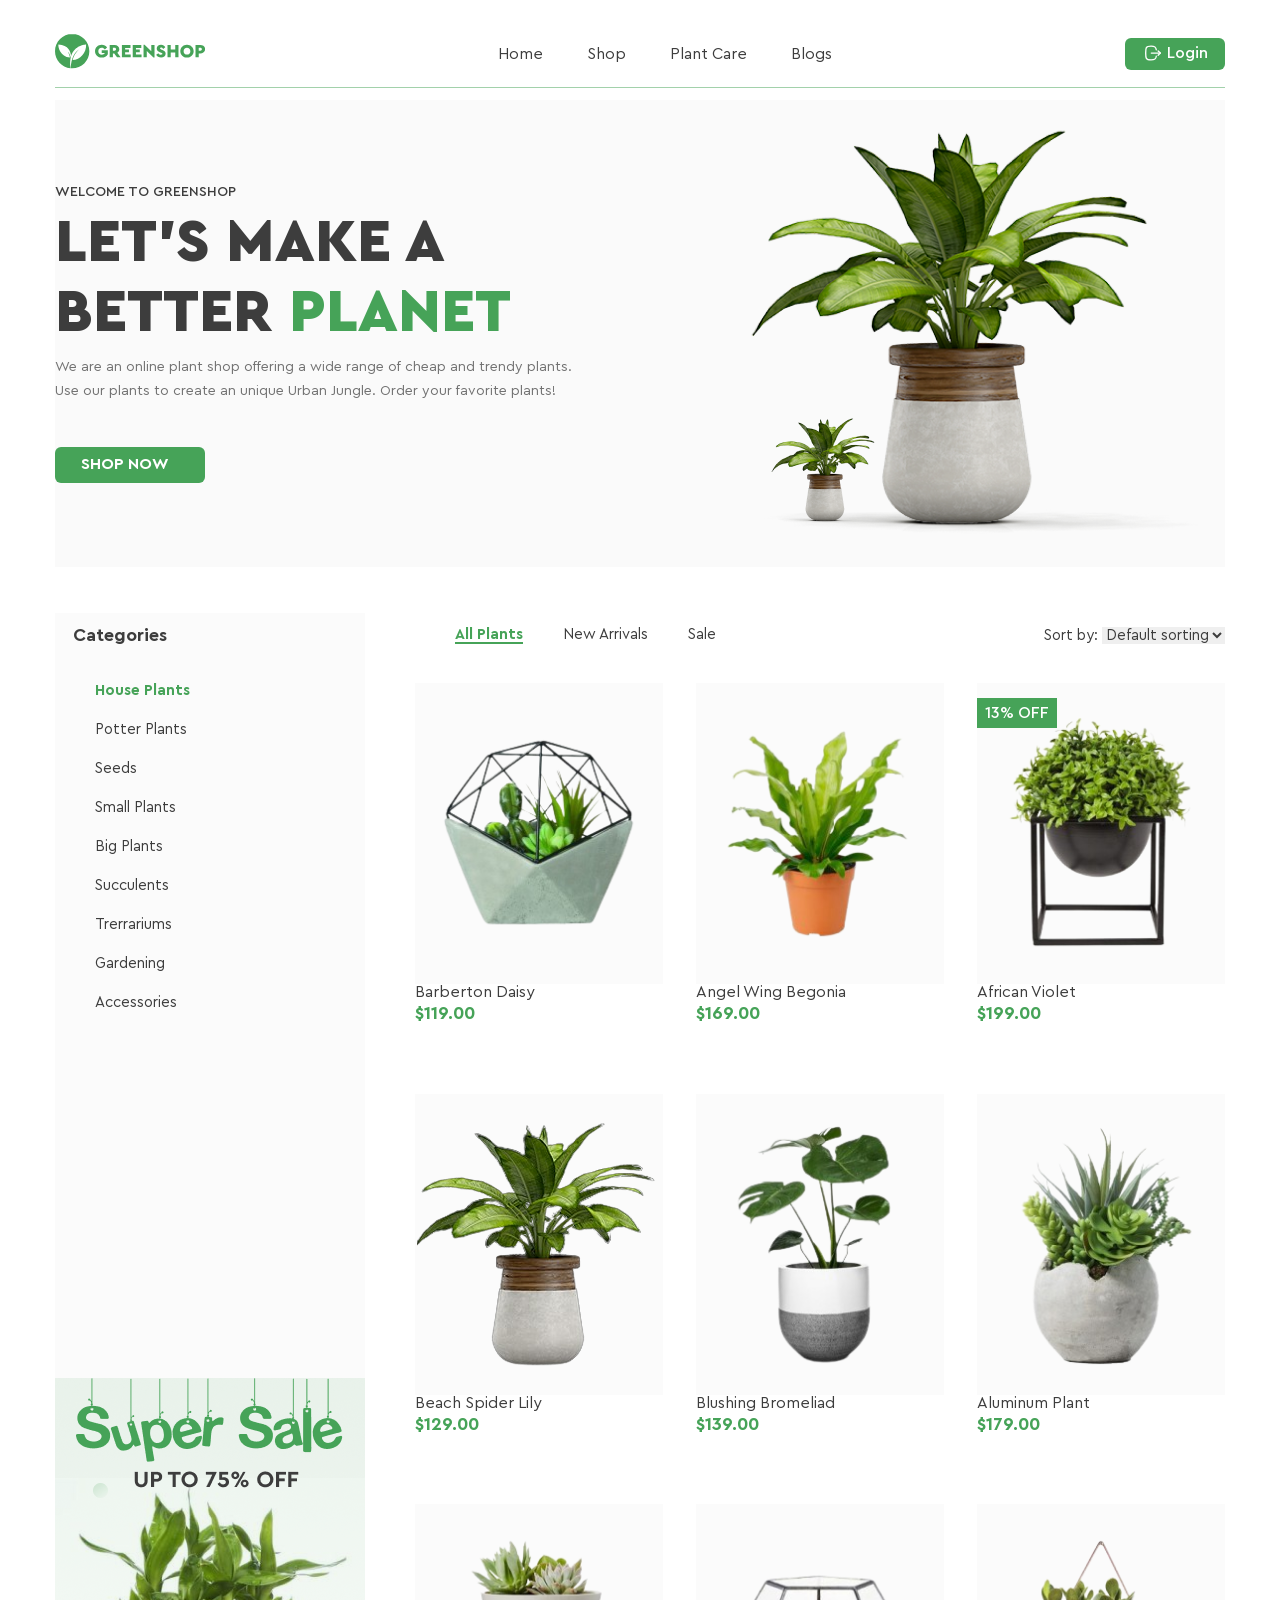
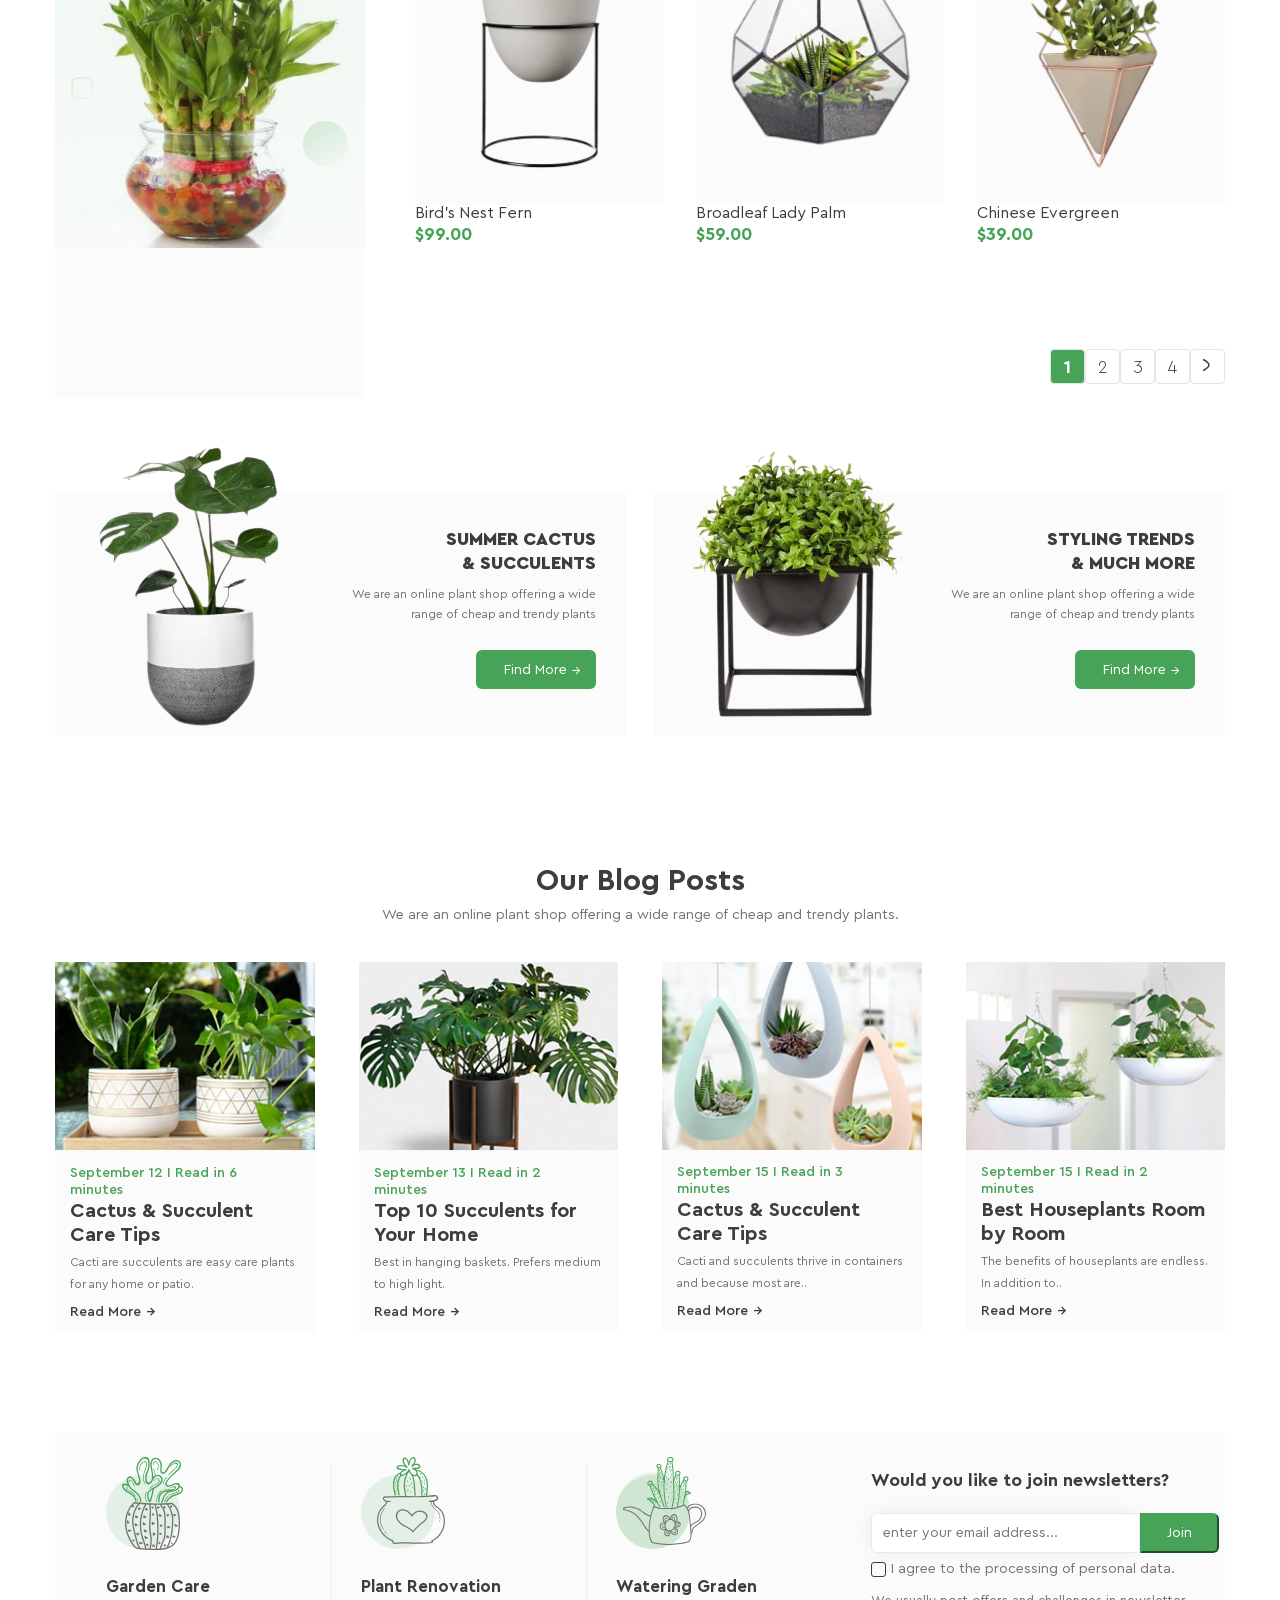
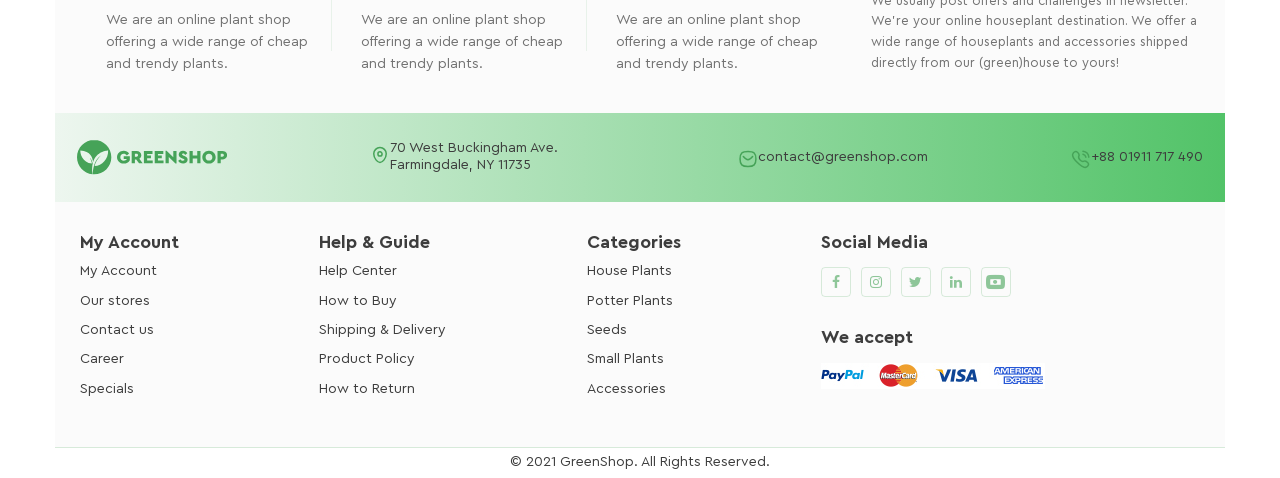
==== commit 666647c3: "add checkbox in footer_form, add loader in register.html" ====
--- a/index.html
+++ b/index.html
@@ -494,6 +494,11 @@
                     <h2>Would you like to join newsletters?</h2>
                     <input type="email" placeholder="enter your email address...">
                     <button class="btn btn_form_footer" form="form_join">Join</button>
+                    <label class="wrap_form_join">
+                        <input  type="checkbox" name="check">
+                        <div class="checkbox_form_join"></div>
+                        I agree to the processing of personal data.
+                    </label>
                     <p>
                         We usually post offers and challenges in newsletter. We’re your online houseplant destination. We offer a wide range of houseplants and accessories shipped directly from our (green)house to yours!
                     </p>
--- a/styles/main.css
+++ b/styles/main.css
@@ -862,6 +862,37 @@
     font-size: 13px;
     line-height: 1.6;
 }
+.wrap_form_join{
+    display: flex;
+    align-items: center;
+    gap: 5px;
+    color: #727272;
+    cursor: pointer;
+    position: relative;
+    margin-top: 8px;
+}
+.wrap_form_join input{
+    display: none;
+}
+.checkbox_form_join{
+    position: relative;
+    width: 15px;
+    height: 15px;
+    border: 1px solid #3D3D3D;
+    border-radius: 3px;
+}
+.checkbox_form_join:before{
+    content: '\2714';
+    position: absolute;
+    font-size: 19px;
+    top: -6px;
+    left: 1px;
+    color: #46A358;
+    display: none;
+}
+.wrap_form_join input:checked ~.checkbox_form_join:before{
+    display: block;
+}
 .footer_info{
     display: flex;
     align-items: center;
@@ -980,4 +1011,85 @@
 }
 .footer_copyrights p{
     margin: 0;
+}
+@keyframes rotate {
+    0% {
+        transform: translate(-50%, -50%) rotateZ(0deg);
+    }
+    100% {
+        transform: translate(-50%, -50%) rotateZ(360deg);
+    }
+}
+@keyframes rotateccw {
+    0% {
+        transform: translate(-50%, -50%) rotate(0deg);
+    }
+    100% {
+        transform: translate(-50%, -50%) rotate(-360deg);
+    }
+}
+@keyframes spin {
+    0%,
+    100% {
+        box-shadow: .2em 0px 0 0px currentcolor;
+    }
+    12% {
+        box-shadow: .2em .2em 0 0 currentcolor;
+    }
+    25% {
+        box-shadow: 0 .2em 0 0px currentcolor;
+    }
+    37% {
+        box-shadow: -.2em .2em 0 0 currentcolor;
+    }
+    50% {
+        box-shadow: -.2em 0 0 0 currentcolor;
+    }
+    62% {
+        box-shadow: -.2em -.2em 0 0 currentcolor;
+    }
+    75% {
+        box-shadow: 0px -.2em 0 0 currentcolor;
+    }
+    87% {
+        box-shadow: .2em -.2em 0 0 currentcolor;
+    }
+}
+.overlay{
+    background-color: rgba(103, 102, 102, 0.8);
+    position: fixed;
+    inset: 0;
+    display: flex;
+    justify-content: center;
+    align-items: center;
+}
+.loader {
+    transform: rotateZ(45deg);
+    perspective: 1000px;
+    border-radius: 50%;
+    width: 150px;
+    height: 150px;
+    color: #fff;
+    display: inline-block;
+}
+.loader:before,
+.loader:after {
+    content: '';
+    display: block;
+    position: absolute;
+    top: 0;
+    left: 0;
+    width: inherit;
+    height: inherit;
+    border-radius: 50%;
+    transform: rotateX(70deg);
+    animation: 1s spin linear infinite;
+}
+.loader:after {
+    color: #46A358;
+    transform: rotateY(70deg);
+    animation-delay: .4s;
+}
+.loader_background.loaded {
+    display: none;
 }
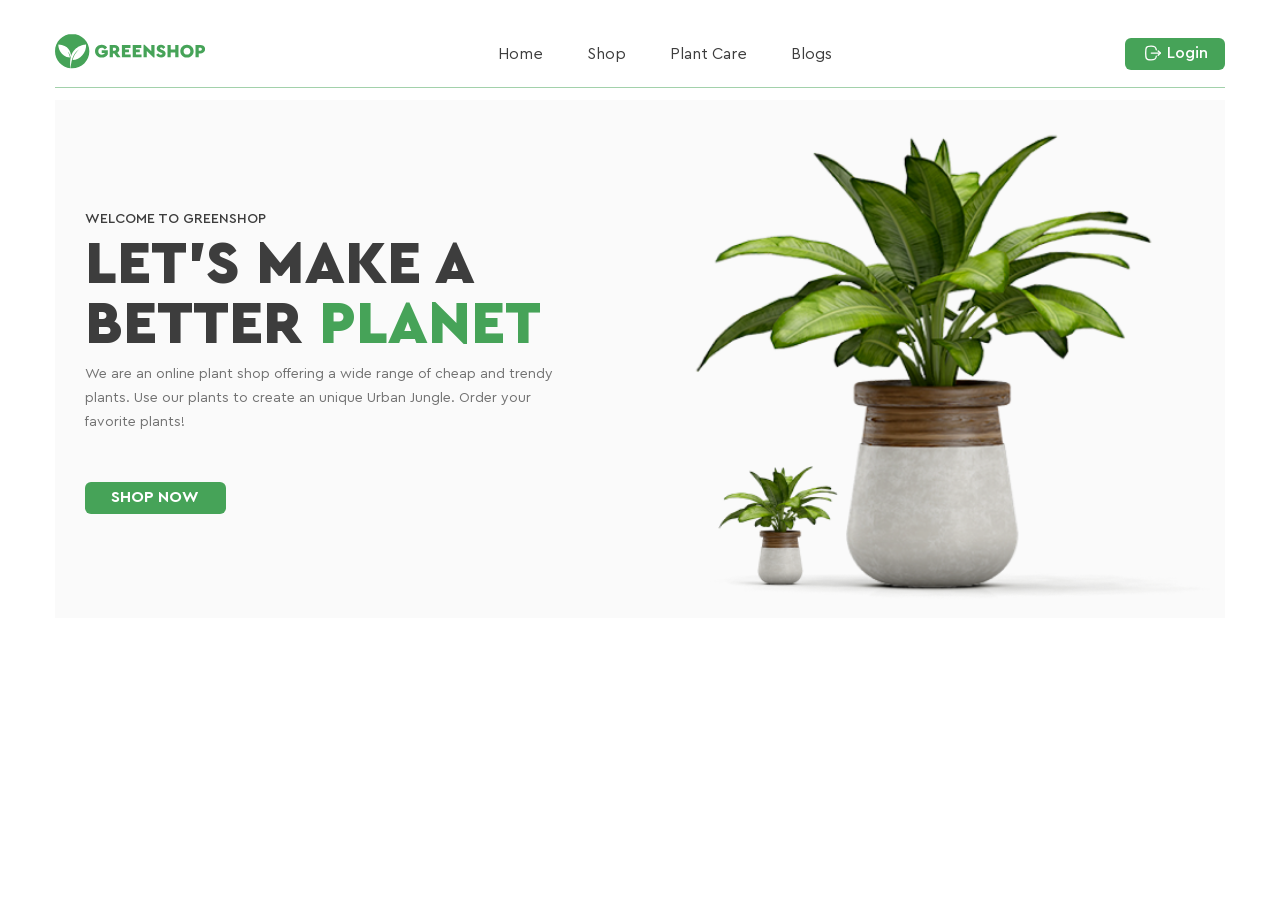
==== commit a23581be: "first: responsive header/main.section1: max-width 992px,767px" ====
--- a/index.html
+++ b/index.html
@@ -4,10 +4,11 @@
     <meta charset="UTF-8">
     <link rel="stylesheet" href="styles/reset.css">
     <link rel="stylesheet" href="styles/main.css">
+    <meta name="viewport" content="width=device-width, initial-scale=1.0">
     <title>Green shop</title>
 </head>
 <body>
-    <div class="container">
+    <div class="container wrapper">
         <header class="header">
             <div class="logo">
                 <svg class="icon-logo logo_img" viewBox="0 0 137 32" width="137" height="32">
@@ -54,6 +55,11 @@
                     Login
                 </a>
             </div>
+            <span class="nav_burger-menu">
+                <i></i>
+                <i></i>
+                <i></i>
+            </span>
         </header>
         <main>
             <section class="intro">
@@ -67,525 +73,537 @@
                 </div>
                 <img class="intro_img" src="images/img-banner.png" alt="banner">
             </section>
-            <section class="shop_now">
-                <aside class="sidebar">
-                    <h2>Categories</h2>
-                    <ul class="sidebar_list">
-                        <li><a class="active" href="#">House Plants</a></li>
-                        <li><a href="#">Potter Plants</a></li>
-                        <li><a href="#">Seeds</a></li>
-                        <li><a href="#">Small Plants</a></li>
-                        <li><a href="#">Big Plants</a></li>
-                        <li><a href="#">Succulents</a></li>
-                        <li><a href="#">Trerrariums</a></li>
-                        <li><a href="#">Gardening</a></li>
-                        <li><a href="#">Accessories</a></li>
-                    </ul>
-                    <img class="sidebar_banner" src="images/super-sale-banner.png" alt="super-sale-banner">
-                </aside>
-                <article class="shop">
-                    <div class="filters">
-                        <ul class="filter_list">
-                            <li><a class="active" href="#">All Plants</a></li>
-                            <li><a href="#">New Arrivals</a></li>
-                            <li><a href="#">Sale</a></li>
-                        </ul>
-                        <div>
-                            <span>Sort by:</span>
-                            <select name="sort" id="sort">
-                                <option value="default">Default sorting</option>
-                                <option value="price">Price</option>
-                            </select>
-                        </div>
-                    </div>
-                    <div class="shop_holder">
-                        <div class="shop_card">
-                            <div class="shop_card_img">
-                                <img src="images/p1.png" alt="Barberton Daisy">
-                            </div>
-                            <p>Barberton Daisy</p>
-                            <span class="shop_card_value">$119.00</span>
-                            <ul class="shopping_list">
-                                <li>
-                                    <button class="btn_shopping">
-                                        <svg class="icon-basket" viewBox="0 0 24 24" width="24" height="24" fill="#3D3D3D">
-                                            <use href="images/sprite.svg#icon-basket" x="0" y="0"></use>
-                                        </svg>
-                                    </button>
-                                    </li>
-                                <li>
-                                    <button class="btn_shopping">
-                                        <svg class="icon-heart-o" viewBox="0 0 24 24" width="24" height="24" fill="#3D3D3D">
-                                            <use href="images/sprite.svg#icon-heart-o" x="0" y="0"></use>
-                                        </svg>
-                                    </button>
-                                </li>
-                                <li>
-                                    <button class="btn_shopping">
-                                        <svg class="icon-search" viewBox="0 0 24 24" width="24" height="24" fill="#3D3D3D">
-                                            <use href="images/sprite.svg#icon-search" x="0" y="0"></use>
-                                        </svg>
-                                    </button>
-                                </li>
-                            </ul>
-                        </div>
-                        <div class="shop_card">
-                            <div class="shop_card_img">
-                                <img src="images/p2.png" alt="Angel Wing Begonia">
-                            </div>
-                            <p>Angel Wing Begonia</p>
-                            <span class="shop_card_value">$169.00</span>
-                            <ul class="shopping_list">
-                                <li>
-                                    <button class="btn_shopping">
-                                        <svg class="icon-basket" viewBox="0 0 24 24" width="24" height="24" fill="#3D3D3D">
-                                            <use href="images/sprite.svg#icon-basket" x="0" y="0"></use>
-                                        </svg>
-                                    </button>
-                                </li>
-                                <li>
-                                    <button class="btn_shopping">
-                                        <svg class="icon-heart-o" viewBox="0 0 24 24" width="24" height="24" fill="#3D3D3D">
-                                            <use href="images/sprite.svg#icon-heart-o" x="0" y="0"></use>
-                                        </svg>
-                                    </button>
-                                </li>
-                                <li>
-                                    <button class="btn_shopping">
-                                        <svg class="icon-search" viewBox="0 0 24 24" width="24" height="24" fill="#3D3D3D">
-                                            <use href="images/sprite.svg#icon-search" x="0" y="0"></use>
-                                        </svg>
-                                    </button>
-                                </li>
-                            </ul>
-                        </div>
-                        <div class="shop_card">
-                            <div class="shop_card_img">
-                                <img src="images/p3.png" alt="African Violet">
-                            </div>
-                            <p>African Violet</p>
-                            <span class="shop_card_value">$199.00</span>
-                            <ul class="shopping_list">
-                                <li>
-                                    <button class="btn_shopping">
-                                        <svg class="icon-basket" viewBox="0 0 24 24" width="24" height="24" fill="#3D3D3D">
-                                            <use href="images/sprite.svg#icon-basket" x="0" y="0"></use>
-                                        </svg>
-                                    </button>
-                                </li>
-                                <li>
-                                    <button class="btn_shopping">
-                                        <svg class="icon-heart-o" viewBox="0 0 24 24" width="24" height="24" fill="#3D3D3D">
-                                            <use href="images/sprite.svg#icon-heart-o" x="0" y="0"></use>
-                                        </svg>
-                                    </button>
-                                </li>
-                                <li>
-                                    <button class="btn_shopping">
-                                        <svg class="icon-search" viewBox="0 0 24 24" width="24" height="24" fill="#3D3D3D">
-                                            <use href="images/sprite.svg#icon-search" x="0" y="0"></use>
-                                        </svg>
-                                    </button>
-                                </li>
-                            </ul>
-                            <span class="sale">13% OFF</span>
-                        </div>
-                        <div class="shop_card">
-                            <div class="shop_card_img">
-                                <img src="images/p4.png" alt="Beach Spider Lily">
-                            </div>
-                            <p>Beach Spider Lily</p>
-                            <span class="shop_card_value">$129.00</span>
-                            <ul class="shopping_list">
-                                <li>
-                                    <button class="btn_shopping">
-                                        <svg class="icon-basket" viewBox="0 0 24 24" width="24" height="24" fill="#3D3D3D">
-                                            <use href="images/sprite.svg#icon-basket" x="0" y="0"></use>
-                                        </svg>
-                                    </button>
-                                </li>
-                                <li>
-                                    <button class="btn_shopping">
-                                        <svg class="icon-heart-o" viewBox="0 0 24 24" width="24" height="24" fill="#3D3D3D">
-                                            <use href="images/sprite.svg#icon-heart-o" x="0" y="0"></use>
-                                        </svg>
-                                    </button>
-                                </li>
-                                <li>
-                                    <button class="btn_shopping">
-                                        <svg class="icon-search" viewBox="0 0 24 24" width="24" height="24" fill="#3D3D3D">
-                                            <use href="images/sprite.svg#icon-search" x="0" y="0"></use>
-                                        </svg>
-                                    </button>
-                                </li>
-                            </ul>
-                        </div>
-                        <div class="shop_card">
-                            <div class="shop_card_img">
-                                <img src="images/p5.png" alt="Blushing Bromeliad">
-                            </div>
-                            <p>Blushing Bromeliad</p>
-                            <span class="shop_card_value">$139.00</span>
-                            <ul class="shopping_list">
-                                <li>
-                                    <button class="btn_shopping">
-                                        <svg class="icon-basket" viewBox="0 0 24 24" width="24" height="24" fill="#3D3D3D">
-                                            <use href="images/sprite.svg#icon-basket" x="0" y="0"></use>
-                                        </svg>
-                                    </button>
-                                </li>
-                                <li>
-                                    <button class="btn_shopping">
-                                        <svg class="icon-heart-o" viewBox="0 0 24 24" width="24" height="24" fill="#3D3D3D">
-                                            <use href="images/sprite.svg#icon-heart-o" x="0" y="0"></use>
-                                        </svg>
-                                    </button>
-                                </li>
-                                <li>
-                                    <button class="btn_shopping">
-                                        <svg class="icon-search" viewBox="0 0 24 24" width="24" height="24" fill="#3D3D3D">
-                                            <use href="images/sprite.svg#icon-search" x="0" y="0"></use>
-                                        </svg>
-                                    </button>
-                                </li>
-                            </ul>
-                        </div>
-                        <div class="shop_card">
-                            <div class="shop_card_img">
-                                <img src="images/p6.png" alt="Aluminum Plant">
-                            </div>
-                            <p>Aluminum Plant</p>
-                            <span class="shop_card_value">$179.00</span>
-                            <ul class="shopping_list">
-                                <li>
-                                    <button class="btn_shopping">
-                                        <svg class="icon-basket" viewBox="0 0 24 24" width="24" height="24" fill="#3D3D3D">
-                                            <use href="images/sprite.svg#icon-basket" x="0" y="0"></use>
-                                        </svg>
-                                    </button>
-                                </li>
-                                <li>
-                                    <button class="btn_shopping">
-                                        <svg class="icon-heart-o" viewBox="0 0 24 24" width="24" height="24" fill="#3D3D3D">
-                                            <use href="images/sprite.svg#icon-heart-o" x="0" y="0"></use>
-                                        </svg>
-                                    </button>
-                                </li>
-                                <li>
-                                    <button class="btn_shopping">
-                                        <svg class="icon-search" viewBox="0 0 24 24" width="24" height="24" fill="#3D3D3D">
-                                            <use href="images/sprite.svg#icon-search" x="0" y="0"></use>
-                                        </svg>
-                                    </button>
-                                </li>
-                            </ul>
-                        </div>
-                        <div class="shop_card">
-                            <div class="shop_card_img">
-                                <img src="images/p7.png" alt="Bird's Nest Fern">
-                            </div>
-                            <p>Bird's Nest Fern</p>
-                            <span class="shop_card_value">$99.00</span>
-                            <ul class="shopping_list">
-                                <li>
-                                    <button class="btn_shopping">
-                                        <svg class="icon-basket" viewBox="0 0 24 24" width="24" height="24" fill="#3D3D3D">
-                                            <use href="images/sprite.svg#icon-basket" x="0" y="0"></use>
-                                        </svg>
-                                    </button>
-                                </li>
-                                <li>
-                                    <button class="btn_shopping">
-                                        <svg class="icon-heart-o" viewBox="0 0 24 24" width="24" height="24" fill="#3D3D3D">
-                                            <use href="images/sprite.svg#icon-heart-o" x="0" y="0"></use>
-                                        </svg>
-                                    </button>
-                                </li>
-                                <li>
-                                    <button class="btn_shopping">
-                                        <svg class="icon-search" viewBox="0 0 24 24" width="24" height="24" fill="#3D3D3D">
-                                            <use href="images/sprite.svg#icon-search" x="0" y="0"></use>
-                                        </svg>
-                                    </button>
-                                </li>
-                            </ul>
-                        </div>
-                        <div class="shop_card">
-                            <div class="shop_card_img">
-                                <img src="images/p8.png" alt="Broadleaf Lady Palm">
-                            </div>
-                            <p>Broadleaf Lady Palm</p>
-                            <span class="shop_card_value">$59.00</span>
-                            <ul class="shopping_list">
-                                <li>
-                                    <button class="btn_shopping">
-                                        <svg class="icon-basket" viewBox="0 0 24 24" width="24" height="24" fill="#3D3D3D">
-                                            <use href="images/sprite.svg#icon-basket" x="0" y="0"></use>
-                                        </svg>
-                                    </button>
-                                </li>
-                                <li>
-                                    <button class="btn_shopping">
-                                        <svg class="icon-heart-o" viewBox="0 0 24 24" width="24" height="24" fill="#3D3D3D">
-                                            <use href="images/sprite.svg#icon-heart-o" x="0" y="0"></use>
-                                        </svg>
-                                    </button>
-                                </li>
-                                <li>
-                                    <button class="btn_shopping">
-                                        <svg class="icon-search" viewBox="0 0 24 24" width="24" height="24" fill="#3D3D3D">
-                                            <use href="images/sprite.svg#icon-search" x="0" y="0"></use>
-                                        </svg>
-                                    </button>
-                                </li>
-                            </ul>
-                        </div>
-                        <div class="shop_card">
-                            <div class="shop_card_img">
-                                <img src="images/p9.png" alt="Chinese Evergreen">
-                            </div>
-                            <p>Chinese Evergreen</p>
-                            <span class="shop_card_value">$39.00</span>
-                            <ul class="shopping_list">
-                                <li>
-                                    <button class="btn_shopping">
-                                        <svg class="icon-basket" viewBox="0 0 24 24" width="24" height="24" fill="#3D3D3D">
-                                            <use href="images/sprite.svg#icon-basket" x="0" y="0"></use>
-                                        </svg>
-                                    </button>
-                                </li>
-                                <li>
-                                    <button class="btn_shopping">
-                                        <svg class="icon-heart-o" viewBox="0 0 24 24" width="24" height="24" fill="#3D3D3D">
-                                            <use href="images/sprite.svg#icon-heart-o" x="0" y="0"></use>
-                                        </svg>
-                                    </button>
-                                </li>
-                                <li>
-                                    <button class="btn_shopping">
-                                        <svg class="icon-search" viewBox="0 0 24 24" width="24" height="24" fill="#3D3D3D">
-                                            <use href="images/sprite.svg#icon-search" x="0" y="0"></use>
-                                        </svg>
-                                    </button>
-                                </li>
-                            </ul>
-                        </div>
-                    </div>
-                    <div class="pages">
-                        <ul>
-                            <li><a class="active" href="">1</a></li>
-                            <li><a href="">2</a></li>
-                            <li><a href="">3</a></li>
-                            <li><a href="">4</a></li>
-                            <li>
-                                <button>
-                                    <svg class="icon-btn_right" viewBox="0 0 10 12" width="10" height="12">
-                                        <use xlink:href="images/sprite.svg#icon-btn_right" x="0" y="0"></use>
-                                    </svg>
-                                </button>
-                            </li>
-                        </ul>
-                    </div>
-                </article>
-            </section>
-            <section class="blog">
-                <article class="blog_find-more">
-                    <div class="blog_find-more_content">
-                        <img src="images/plant1.png" alt="plant">
-                        <div class="find-more_description">
-                            <h3>Summer cactus & succulents</h3>
-                            <p>
-                                We are an online plant shop offering a wide range of cheap and trendy plants
-                            </p>
-                            <a class="btn find-more" href="#">Find More</a>
-                        </div>
-                    </div>
-                    <div class="blog_find-more_content">
-                        <img src="images/plant2.png" alt="plant">
-                        <div class="find-more_description">
-                            <h3>Styling Trends & much more</h3>
-                            <p>
-                                We are an online plant shop offering a wide range of cheap and trendy plants
-                            </p>
-                            <a class="btn find-more" href="#">Find More</a>
-                        </div>
-                    </div>
-                </article>
-                <article class="our-blog">
-                    <div class="our_blog_content">
-                        <h2>Our Blog Posts</h2>
-                        <p>
-                            We are an online plant shop offering a wide range of cheap and trendy plants.
-                        </p>
-                    </div>
-                    <div class="blog-posts">
-                        <div class="blog_posts_items">
-                            <img src="images/blog1.png" alt="plant">
-                            <div>
-                                <time datetime="09-12">September 12  I Read in 6 minutes </time>
-                                <h3>Cactus & Succulent Care Tips</h3>
-                                <p>
-                                    Cacti are succulents are easy care plants for any home or patio.
-                                </p>
-                                <a href="#">Read More</a>
-                            </div>
-                        </div>
-                        <div class="blog_posts_items">
-                            <img src="images/blog2.png" alt="plant">
-                            <div>
-                                <time datetime="09-13">September 13  I Read in 2 minutes</time>
-                                <h3>Top 10 Succulents for Your Home</h3>
-                                <p>
-                                    Best in hanging baskets. Prefers medium to high light.
-                                </p>
-                                <a href="#">Read More</a>
-                            </div>
-                        </div>
-                        <div class="blog_posts_items">
-                            <img src="images/blog3.png" alt="plant">
-                            <div>
-                                <time datetime="09-15">September 15  I Read in 3 minutes</time>
-                                <h3>Cactus & Succulent Care Tips</h3>
-                                <p>
-                                    Cacti and succulents thrive in containers and because most are..
-                                </p>
-                                <a href="#">Read More</a>
-                            </div>
-                        </div>
-                        <div class="blog_posts_items">
-                            <img src="images/blog4.png" alt="plant">
-                            <div>
-                                <time datetime="09-15">September 15  I Read in 2 minutes</time>
-                                <h3>Best Houseplants Room by Room</h3>
-                                <p>
-                                    The benefits of houseplants are endless. In addition to..
-                                </p>
-                                <a href="#">Read More</a>
-                            </div>
-                        </div>
-                    </div>
+<!--            <section class="shop_now">-->
+<!--                <aside class="sidebar">-->
+<!--                    <h2>Categories</h2>-->
+<!--                    <ul class="sidebar_list">-->
+<!--                        <li><a class="active" href="#">House Plants</a></li>-->
+<!--                        <li><a href="#">Potter Plants</a></li>-->
+<!--                        <li><a href="#">Seeds</a></li>-->
+<!--                        <li><a href="#">Small Plants</a></li>-->
+<!--                        <li><a href="#">Big Plants</a></li>-->
+<!--                        <li><a href="#">Succulents</a></li>-->
+<!--                        <li><a href="#">Trerrariums</a></li>-->
+<!--                        <li><a href="#">Gardening</a></li>-->
+<!--                        <li><a href="#">Accessories</a></li>-->
+<!--                    </ul>-->
+<!--                    <img class="sidebar_banner" src="images/super-sale-banner.png" alt="super-sale-banner">-->
+<!--                </aside>-->
+<!--                <article class="shop">-->
+<!--                    <div class="filters">-->
+<!--                        <ul class="filter_list">-->
+<!--                            <li><a class="active" href="#">All Plants</a></li>-->
+<!--                            <li><a href="#">New Arrivals</a></li>-->
+<!--                            <li><a href="#">Sale</a></li>-->
+<!--                        </ul>-->
+<!--                        <div>-->
+<!--                            <span>Sort by:</span>-->
+<!--                            <select name="sort" id="sort">-->
+<!--                                <option value="default">Default sorting</option>-->
+<!--                                <option value="price">Price</option>-->
+<!--                            </select>-->
+<!--                        </div>-->
+<!--                    </div>-->
+<!--                    <div class="shop_holder">-->
+<!--                        <div class="shop_card">-->
+<!--                            <div class="shop_card_img">-->
+<!--                                <img src="images/p1.png" alt="Barberton Daisy">-->
+<!--                            </div>-->
+<!--                            <p>Barberton Daisy</p>-->
+<!--                            <span class="shop_card_value">$119.00</span>-->
+<!--                            <ul class="shopping_list">-->
+<!--                                <li>-->
+<!--                                    <button class="btn_shopping">-->
+<!--                                        <svg class="icon-basket" viewBox="0 0 24 24" width="24" height="24" fill="#3D3D3D">-->
+<!--                                            <use href="images/sprite.svg#icon-basket" x="0" y="0"></use>-->
+<!--                                        </svg>-->
+<!--                                    </button>-->
+<!--                                    </li>-->
+<!--                                <li>-->
+<!--                                    <button class="btn_shopping">-->
+<!--                                        <svg class="icon-heart-o" viewBox="0 0 24 24" width="24" height="24" fill="#3D3D3D">-->
+<!--                                            <use href="images/sprite.svg#icon-heart-o" x="0" y="0"></use>-->
+<!--                                        </svg>-->
+<!--                                    </button>-->
+<!--                                </li>-->
+<!--                                <li>-->
+<!--                                    <button class="btn_shopping">-->
+<!--                                        <svg class="icon-search" viewBox="0 0 24 24" width="24" height="24" fill="#3D3D3D">-->
+<!--                                            <use href="images/sprite.svg#icon-search" x="0" y="0"></use>-->
+<!--                                        </svg>-->
+<!--                                    </button>-->
+<!--                                </li>-->
+<!--                            </ul>-->
+<!--                        </div>-->
+<!--                        <div class="shop_card">-->
+<!--                            <div class="shop_card_img">-->
+<!--                                <img src="images/p2.png" alt="Angel Wing Begonia">-->
+<!--                            </div>-->
+<!--                            <p>Angel Wing Begonia</p>-->
+<!--                            <span class="shop_card_value">$169.00</span>-->
+<!--                            <ul class="shopping_list">-->
+<!--                                <li>-->
+<!--                                    <button class="btn_shopping">-->
+<!--                                        <svg class="icon-basket" viewBox="0 0 24 24" width="24" height="24" fill="#3D3D3D">-->
+<!--                                            <use href="images/sprite.svg#icon-basket" x="0" y="0"></use>-->
+<!--                                        </svg>-->
+<!--                                    </button>-->
+<!--                                </li>-->
+<!--                                <li>-->
+<!--                                    <button class="btn_shopping">-->
+<!--                                        <svg class="icon-heart-o" viewBox="0 0 24 24" width="24" height="24" fill="#3D3D3D">-->
+<!--                                            <use href="images/sprite.svg#icon-heart-o" x="0" y="0"></use>-->
+<!--                                        </svg>-->
+<!--                                    </button>-->
+<!--                                </li>-->
+<!--                                <li>-->
+<!--                                    <button class="btn_shopping">-->
+<!--                                        <svg class="icon-search" viewBox="0 0 24 24" width="24" height="24" fill="#3D3D3D">-->
+<!--                                            <use href="images/sprite.svg#icon-search" x="0" y="0"></use>-->
+<!--                                        </svg>-->
+<!--                                    </button>-->
+<!--                                </li>-->
+<!--                            </ul>-->
+<!--                        </div>-->
+<!--                        <div class="shop_card">-->
+<!--                            <div class="shop_card_img">-->
+<!--                                <img src="images/p3.png" alt="African Violet">-->
+<!--                            </div>-->
+<!--                            <p>African Violet</p>-->
+<!--                            <span class="shop_card_value">$199.00</span>-->
+<!--                            <ul class="shopping_list">-->
+<!--                                <li>-->
+<!--                                    <button class="btn_shopping">-->
+<!--                                        <svg class="icon-basket" viewBox="0 0 24 24" width="24" height="24" fill="#3D3D3D">-->
+<!--                                            <use href="images/sprite.svg#icon-basket" x="0" y="0"></use>-->
+<!--                                        </svg>-->
+<!--                                    </button>-->
+<!--                                </li>-->
+<!--                                <li>-->
+<!--                                    <button class="btn_shopping">-->
+<!--                                        <svg class="icon-heart-o" viewBox="0 0 24 24" width="24" height="24" fill="#3D3D3D">-->
+<!--                                            <use href="images/sprite.svg#icon-heart-o" x="0" y="0"></use>-->
+<!--                                        </svg>-->
+<!--                                    </button>-->
+<!--                                </li>-->
+<!--                                <li>-->
+<!--                                    <button class="btn_shopping">-->
+<!--                                        <svg class="icon-search" viewBox="0 0 24 24" width="24" height="24" fill="#3D3D3D">-->
+<!--                                            <use href="images/sprite.svg#icon-search" x="0" y="0"></use>-->
+<!--                                        </svg>-->
+<!--                                    </button>-->
+<!--                                </li>-->
+<!--                            </ul>-->
+<!--                            <span class="sale">13% OFF</span>-->
+<!--                        </div>-->
+<!--                        <div class="shop_card">-->
+<!--                            <div class="shop_card_img">-->
+<!--                                <img src="images/p4.png" alt="Beach Spider Lily">-->
+<!--                            </div>-->
+<!--                            <p>Beach Spider Lily</p>-->
+<!--                            <span class="shop_card_value">$129.00</span>-->
+<!--                            <ul class="shopping_list">-->
+<!--                                <li>-->
+<!--                                    <button class="btn_shopping">-->
+<!--                                        <svg class="icon-basket" viewBox="0 0 24 24" width="24" height="24" fill="#3D3D3D">-->
+<!--                                            <use href="images/sprite.svg#icon-basket" x="0" y="0"></use>-->
+<!--                                        </svg>-->
+<!--                                    </button>-->
+<!--                                </li>-->
+<!--                                <li>-->
+<!--                                    <button class="btn_shopping">-->
+<!--                                        <svg class="icon-heart-o" viewBox="0 0 24 24" width="24" height="24" fill="#3D3D3D">-->
+<!--                                            <use href="images/sprite.svg#icon-heart-o" x="0" y="0"></use>-->
+<!--                                        </svg>-->
+<!--                                    </button>-->
+<!--                                </li>-->
+<!--                                <li>-->
+<!--                                    <button class="btn_shopping">-->
+<!--                                        <svg class="icon-search" viewBox="0 0 24 24" width="24" height="24" fill="#3D3D3D">-->
+<!--                                            <use href="images/sprite.svg#icon-search" x="0" y="0"></use>-->
+<!--                                        </svg>-->
+<!--                                    </button>-->
+<!--                                </li>-->
+<!--                            </ul>-->
+<!--                        </div>-->
+<!--                        <div class="shop_card">-->
+<!--                            <div class="shop_card_img">-->
+<!--                                <img src="images/p5.png" alt="Blushing Bromeliad">-->
+<!--                            </div>-->
+<!--                            <p>Blushing Bromeliad</p>-->
+<!--                            <span class="shop_card_value">$139.00</span>-->
+<!--                            <ul class="shopping_list">-->
+<!--                                <li>-->
+<!--                                    <button class="btn_shopping">-->
+<!--                                        <svg class="icon-basket" viewBox="0 0 24 24" width="24" height="24" fill="#3D3D3D">-->
+<!--                                            <use href="images/sprite.svg#icon-basket" x="0" y="0"></use>-->
+<!--                                        </svg>-->
+<!--                                    </button>-->
+<!--                                </li>-->
+<!--                                <li>-->
+<!--                                    <button class="btn_shopping">-->
+<!--                                        <svg class="icon-heart-o" viewBox="0 0 24 24" width="24" height="24" fill="#3D3D3D">-->
+<!--                                            <use href="images/sprite.svg#icon-heart-o" x="0" y="0"></use>-->
+<!--                                        </svg>-->
+<!--                                    </button>-->
+<!--                                </li>-->
+<!--                                <li>-->
+<!--                                    <button class="btn_shopping">-->
+<!--                                        <svg class="icon-search" viewBox="0 0 24 24" width="24" height="24" fill="#3D3D3D">-->
+<!--                                            <use href="images/sprite.svg#icon-search" x="0" y="0"></use>-->
+<!--                                        </svg>-->
+<!--                                    </button>-->
+<!--                                </li>-->
+<!--                            </ul>-->
+<!--                        </div>-->
+<!--                        <div class="shop_card">-->
+<!--                            <div class="shop_card_img">-->
+<!--                                <img src="images/p6.png" alt="Aluminum Plant">-->
+<!--                            </div>-->
+<!--                            <p>Aluminum Plant</p>-->
+<!--                            <span class="shop_card_value">$179.00</span>-->
+<!--                            <ul class="shopping_list">-->
+<!--                                <li>-->
+<!--                                    <button class="btn_shopping">-->
+<!--                                        <svg class="icon-basket" viewBox="0 0 24 24" width="24" height="24" fill="#3D3D3D">-->
+<!--                                            <use href="images/sprite.svg#icon-basket" x="0" y="0"></use>-->
+<!--                                        </svg>-->
+<!--                                    </button>-->
+<!--                                </li>-->
+<!--                                <li>-->
+<!--                                    <button class="btn_shopping">-->
+<!--                                        <svg class="icon-heart-o" viewBox="0 0 24 24" width="24" height="24" fill="#3D3D3D">-->
+<!--                                            <use href="images/sprite.svg#icon-heart-o" x="0" y="0"></use>-->
+<!--                                        </svg>-->
+<!--                                    </button>-->
+<!--                                </li>-->
+<!--                                <li>-->
+<!--                                    <button class="btn_shopping">-->
+<!--                                        <svg class="icon-search" viewBox="0 0 24 24" width="24" height="24" fill="#3D3D3D">-->
+<!--                                            <use href="images/sprite.svg#icon-search" x="0" y="0"></use>-->
+<!--                                        </svg>-->
+<!--                                    </button>-->
+<!--                                </li>-->
+<!--                            </ul>-->
+<!--                        </div>-->
+<!--                        <div class="shop_card">-->
+<!--                            <div class="shop_card_img">-->
+<!--                                <img src="images/p7.png" alt="Bird's Nest Fern">-->
+<!--                            </div>-->
+<!--                            <p>Bird's Nest Fern</p>-->
+<!--                            <span class="shop_card_value">$99.00</span>-->
+<!--                            <ul class="shopping_list">-->
+<!--                                <li>-->
+<!--                                    <button class="btn_shopping">-->
+<!--                                        <svg class="icon-basket" viewBox="0 0 24 24" width="24" height="24" fill="#3D3D3D">-->
+<!--                                            <use href="images/sprite.svg#icon-basket" x="0" y="0"></use>-->
+<!--                                        </svg>-->
+<!--                                    </button>-->
+<!--                                </li>-->
+<!--                                <li>-->
+<!--                                    <button class="btn_shopping">-->
+<!--                                        <svg class="icon-heart-o" viewBox="0 0 24 24" width="24" height="24" fill="#3D3D3D">-->
+<!--                                            <use href="images/sprite.svg#icon-heart-o" x="0" y="0"></use>-->
+<!--                                        </svg>-->
+<!--                                    </button>-->
+<!--                                </li>-->
+<!--                                <li>-->
+<!--                                    <button class="btn_shopping">-->
+<!--                                        <svg class="icon-search" viewBox="0 0 24 24" width="24" height="24" fill="#3D3D3D">-->
+<!--                                            <use href="images/sprite.svg#icon-search" x="0" y="0"></use>-->
+<!--                                        </svg>-->
+<!--                                    </button>-->
+<!--                                </li>-->
+<!--                            </ul>-->
+<!--                        </div>-->
+<!--                        <div class="shop_card">-->
+<!--                            <div class="shop_card_img">-->
+<!--                                <img src="images/p8.png" alt="Broadleaf Lady Palm">-->
+<!--                            </div>-->
+<!--                            <p>Broadleaf Lady Palm</p>-->
+<!--                            <span class="shop_card_value">$59.00</span>-->
+<!--                            <ul class="shopping_list">-->
+<!--                                <li>-->
+<!--                                    <button class="btn_shopping">-->
+<!--                                        <svg class="icon-basket" viewBox="0 0 24 24" width="24" height="24" fill="#3D3D3D">-->
+<!--                                            <use href="images/sprite.svg#icon-basket" x="0" y="0"></use>-->
+<!--                                        </svg>-->
+<!--                                    </button>-->
+<!--                                </li>-->
+<!--                                <li>-->
+<!--                                    <button class="btn_shopping">-->
+<!--                                        <svg class="icon-heart-o" viewBox="0 0 24 24" width="24" height="24" fill="#3D3D3D">-->
+<!--                                            <use href="images/sprite.svg#icon-heart-o" x="0" y="0"></use>-->
+<!--                                        </svg>-->
+<!--                                    </button>-->
+<!--                                </li>-->
+<!--                                <li>-->
+<!--                                    <button class="btn_shopping">-->
+<!--                                        <svg class="icon-search" viewBox="0 0 24 24" width="24" height="24" fill="#3D3D3D">-->
+<!--                                            <use href="images/sprite.svg#icon-search" x="0" y="0"></use>-->
+<!--                                        </svg>-->
+<!--                                    </button>-->
+<!--                                </li>-->
+<!--                            </ul>-->
+<!--                        </div>-->
+<!--                        <div class="shop_card">-->
+<!--                            <div class="shop_card_img">-->
+<!--                                <img src="images/p9.png" alt="Chinese Evergreen">-->
+<!--                            </div>-->
+<!--                            <p>Chinese Evergreen</p>-->
+<!--                            <span class="shop_card_value">$39.00</span>-->
+<!--                            <ul class="shopping_list">-->
+<!--                                <li>-->
+<!--                                    <button class="btn_shopping">-->
+<!--                                        <svg class="icon-basket" viewBox="0 0 24 24" width="24" height="24" fill="#3D3D3D">-->
+<!--                                            <use href="images/sprite.svg#icon-basket" x="0" y="0"></use>-->
+<!--                                        </svg>-->
+<!--                                    </button>-->
+<!--                                </li>-->
+<!--                                <li>-->
+<!--                                    <button class="btn_shopping">-->
+<!--                                        <svg class="icon-heart-o" viewBox="0 0 24 24" width="24" height="24" fill="#3D3D3D">-->
+<!--                                            <use href="images/sprite.svg#icon-heart-o" x="0" y="0"></use>-->
+<!--                                        </svg>-->
+<!--                                    </button>-->
+<!--                                </li>-->
+<!--                                <li>-->
+<!--                                    <button class="btn_shopping">-->
+<!--                                        <svg class="icon-search" viewBox="0 0 24 24" width="24" height="24" fill="#3D3D3D">-->
+<!--                                            <use href="images/sprite.svg#icon-search" x="0" y="0"></use>-->
+<!--                                        </svg>-->
+<!--                                    </button>-->
+<!--                                </li>-->
+<!--                            </ul>-->
+<!--                        </div>-->
+<!--                    </div>-->
+<!--                    <div class="pages">-->
+<!--                        <ul>-->
+<!--                            <li><a class="active" href="">1</a></li>-->
+<!--                            <li><a href="">2</a></li>-->
+<!--                            <li><a href="">3</a></li>-->
+<!--                            <li><a href="">4</a></li>-->
+<!--                            <li>-->
+<!--                                <button>-->
+<!--                                    <svg class="icon-btn_right" viewBox="0 0 10 12" width="10" height="12">-->
+<!--                                        <use xlink:href="images/sprite.svg#icon-btn_right" x="0" y="0"></use>-->
+<!--                                    </svg>-->
+<!--                                </button>-->
+<!--                            </li>-->
+<!--                        </ul>-->
+<!--                    </div>-->
+<!--                </article>-->
+<!--            </section>-->
+<!--            <section class="blog">-->
+<!--                <article class="blog_find-more">-->
+<!--                    <div class="blog_find-more_content">-->
+<!--                        <img src="images/plant1.png" alt="plant">-->
+<!--                        <div class="find-more_description">-->
+<!--                            <h3>Summer cactus & succulents</h3>-->
+<!--                            <p>-->
+<!--                                We are an online plant shop offering a wide range of cheap and trendy plants-->
+<!--                            </p>-->
+<!--                            <a class="btn find-more" href="#">Find More</a>-->
+<!--                        </div>-->
+<!--                    </div>-->
+<!--                    <div class="blog_find-more_content">-->
+<!--                        <img src="images/plant2.png" alt="plant">-->
+<!--                        <div class="find-more_description">-->
+<!--                            <h3>Styling Trends & much more</h3>-->
+<!--                            <p>-->
+<!--                                We are an online plant shop offering a wide range of cheap and trendy plants-->
+<!--                            </p>-->
+<!--                            <a class="btn find-more" href="#">Find More</a>-->
+<!--                        </div>-->
+<!--                    </div>-->
+<!--                </article>-->
+<!--                <article class="our-blog">-->
+<!--                    <div class="our_blog_content">-->
+<!--                        <h2>Our Blog Posts</h2>-->
+<!--                        <p>-->
+<!--                            We are an online plant shop offering a wide range of cheap and trendy plants.-->
+<!--                        </p>-->
+<!--                    </div>-->
+<!--                    <div class="blog-posts">-->
+<!--                        <div class="blog_posts_items">-->
+<!--                            <img src="images/blog1.png" alt="plant">-->
+<!--                            <div>-->
+<!--                                <time datetime="09-12">September 12  I Read in 6 minutes </time>-->
+<!--                                <h3>Cactus & Succulent Care Tips</h3>-->
+<!--                                <p>-->
+<!--                                    Cacti are succulents are easy care plants for any home or patio.-->
+<!--                                </p>-->
+<!--                                <a href="#">Read More</a>-->
+<!--                            </div>-->
+<!--                        </div>-->
+<!--                        <div class="blog_posts_items">-->
+<!--                            <img src="images/blog2.png" alt="plant">-->
+<!--                            <div>-->
+<!--                                <time datetime="09-13">September 13  I Read in 2 minutes</time>-->
+<!--                                <h3>Top 10 Succulents for Your Home</h3>-->
+<!--                                <p>-->
+<!--                                    Best in hanging baskets. Prefers medium to high light.-->
+<!--                                </p>-->
+<!--                                <a href="#">Read More</a>-->
+<!--                            </div>-->
+<!--                        </div>-->
+<!--                        <div class="blog_posts_items">-->
+<!--                            <img src="images/blog3.png" alt="plant">-->
+<!--                            <div>-->
+<!--                                <time datetime="09-15">September 15  I Read in 3 minutes</time>-->
+<!--                                <h3>Cactus & Succulent Care Tips</h3>-->
+<!--                                <p>-->
+<!--                                    Cacti and succulents thrive in containers and because most are..-->
+<!--                                </p>-->
+<!--                                <a href="#">Read More</a>-->
+<!--                            </div>-->
+<!--                        </div>-->
+<!--                        <div class="blog_posts_items">-->
+<!--                            <img src="images/blog4.png" alt="plant">-->
+<!--                            <div>-->
+<!--                                <time datetime="09-15">September 15  I Read in 2 minutes</time>-->
+<!--                                <h3>Best Houseplants Room by Room</h3>-->
+<!--                                <p>-->
+<!--                                    The benefits of houseplants are endless. In addition to..-->
+<!--                                </p>-->
+<!--                                <a href="#">Read More</a>-->
+<!--                            </div>-->
+<!--                        </div>-->
+<!--                    </div>-->
 
-                </article>
-            </section>
+<!--                </article>-->
+<!--            </section>-->
         </main>
-        <footer>
-            <div class="footer_block">
-                <ul class="footer_block_list">
-                    <li class="footer_item_garden">
-                        <h2>Garden Care</h2>
-                        <p>
-                            We are an online plant shop offering a wide range of cheap and trendy plants.
-                        </p>
-                    </li>
-                    <li class="footer_item_plant">
-                        <h2>Plant Renovation</h2>
-                        <p>
-                            We are an online plant shop offering a wide range of cheap and trendy plants.
-                        </p>
-                    </li>
-                    <li class="footer_item_watering">
-                        <h2>Watering Graden</h2>
-                        <p>
-                            We are an online plant shop offering a wide range of cheap and trendy plants.
-                        </p>
-                    </li>
-                </ul>
-                <form class="footer_form" action="/submit" method="post" id="form_join">
-                    <h2>Would you like to join newsletters?</h2>
-                    <input type="email" placeholder="enter your email address...">
-                    <button class="btn btn_form_footer" form="form_join">Join</button>
-                    <label class="wrap_form_join">
-                        <input  type="checkbox" name="check">
-                        <div class="checkbox_form_join"></div>
-                        I agree to the processing of personal data.
-                    </label>
-                    <p>
-                        We usually post offers and challenges in newsletter. We’re your online houseplant destination. We offer a wide range of houseplants and accessories shipped directly from our (green)house to yours!
-                    </p>
-                </form>
-            </div>
-            <div class="footer_info">
-                <svg class="icon-logo logo_img" viewBox="0 0 137 32" width="137" height="32">
-                    <use href="images/sprite.svg#icon-logo" x="0" y="0"></use>
-                </svg>
-                <a href="https://www.google.com/maps">
-                    <address>
-                        70 West Buckingham Ave. Farmingdale, NY 11735
-                    </address>
-                </a>
-                <a class="footer_email" href="mailto:contact@greenshop.com">contact@greenshop.com</a>
-                <a class="footer_tell" href="tel:+8801911717490">+88 01911 717 490</a>
-            </div>
-            <div class="footer_menu">
-                <div class="footer_menu_nav">
-                    <h3>My Account</h3>
-                    <ul class="footer_menu_list">
-                        <li><a href="#">My Account</a></li>
-                        <li><a href="#">Our stores</a></li>
-                        <li><a href="#">Contact us</a></li>
-                        <li><a href="#">Career</a></li>
-                        <li><a href="#">Specials</a></li>
-                    </ul>
-                </div>
-                <div class="footer_menu_nav">
-                    <h3>Help & Guide</h3>
-                    <ul class="footer_menu_list">
-                        <li><a href="#">Help Center</a></li>
-                        <li><a href="#">How to Buy</a></li>
-                        <li><a href="#">Shipping & Delivery</a></li>
-                        <li><a href="#">Product Policy</a></li>
-                        <li><a href="#">How to Return</a></li>
-                    </ul>
-                </div>
-                <div class="footer_menu_nav">
-                    <h3>Categories</h3>
-                    <ul class="footer_menu_list">
-                        <li><a href="#">House Plants</a></li>
-                        <li><a href="#">Potter Plants</a></li>
-                        <li><a href="#">Seeds</a></li>
-                        <li><a href="#">Small Plants</a></li>
-                        <li><a href="#">Accessories</a></li>
-                    </ul>
-                </div>
-                <div class="footer_social_media">
-                    <h3>Social Media</h3>
-                    <ul class="footer_social_media_img">
-                        <li>
-                            <a href="#">
-                                <i class="icon-facebook"></i>
-                            </a>
-                        </li>
-                        <li>
-                            <a href="#">
-                                <i class="icon-instagram"></i>
-                            </a>
-                        </li>
-                        <li>
-                            <a href="#">
-                                <i class="icon-twitter"></i>
-                            </a>
-                        </li>
-                        <li>
-                            <a href="#">
-                                <i class="icon-linkedin"></i>
-                            </a>
-                        </li>
-                        <li>
-                            <a href="#">
-                                <i class="icon-youtube"></i>
-                            </a>
-                        </li>
-                    </ul>
-                    <h3>We accept</h3>
-                    <img src="images/we_accept.png" alt="we accept">
-                </div>
-            </div>
-            <div class="footer_copyrights">
-                <p>
-                    © 2021 GreenShop. All Rights Reserved.
-                </p>
-            </div>
-        </footer>
+<!--        <footer>-->
+<!--            <div class="footer_block">-->
+<!--                <ul class="footer_block_list">-->
+<!--                    <li class="footer_item_garden">-->
+<!--                        <h2>Garden Care</h2>-->
+<!--                        <p>-->
+<!--                            We are an online plant shop offering a wide range of cheap and trendy plants.-->
+<!--                        </p>-->
+<!--                    </li>-->
+<!--                    <li class="footer_item_plant">-->
+<!--                        <h2>Plant Renovation</h2>-->
+<!--                        <p>-->
+<!--                            We are an online plant shop offering a wide range of cheap and trendy plants.-->
+<!--                        </p>-->
+<!--                    </li>-->
+<!--                    <li class="footer_item_watering">-->
+<!--                        <h2>Watering Graden</h2>-->
+<!--                        <p>-->
+<!--                            We are an online plant shop offering a wide range of cheap and trendy plants.-->
+<!--                        </p>-->
+<!--                    </li>-->
+<!--                </ul>-->
+<!--                <form class="footer_form" action="/submit" method="post" id="form_join">-->
+<!--                    <h2>Would you like to join newsletters?</h2>-->
+<!--                    <input type="email" placeholder="enter your email address...">-->
+<!--                    <button class="btn btn_form_footer" form="form_join">Join</button>-->
+<!--                    <label class="wrap_form_join">-->
+<!--                        <input  type="checkbox" name="check">-->
+<!--                        <div class="checkbox_form_join"></div>-->
+<!--                        I agree to the processing of personal data.-->
+<!--                    </label>-->
+<!--                    <p>-->
+<!--                        We usually post offers and challenges in newsletter. We’re your online houseplant destination. We offer a wide range of houseplants and accessories shipped directly from our (green)house to yours!-->
+<!--                    </p>-->
+<!--                </form>-->
+<!--            </div>-->
+<!--            <div class="footer_info">-->
+<!--                <svg class="icon-logo logo_img" viewBox="0 0 137 32" width="137" height="32">-->
+<!--                    <use href="images/sprite.svg#icon-logo" x="0" y="0"></use>-->
+<!--                </svg>-->
+<!--                <a href="https://www.google.com/maps">-->
+<!--                    <address>-->
+<!--                        70 West Buckingham Ave. Farmingdale, NY 11735-->
+<!--                    </address>-->
+<!--                </a>-->
+<!--                <a class="footer_email" href="mailto:contact@greenshop.com">contact@greenshop.com</a>-->
+<!--                <a class="footer_tell" href="tel:+8801911717490">+88 01911 717 490</a>-->
+<!--            </div>-->
+<!--            <div class="footer_menu">-->
+<!--                <div class="footer_menu_nav">-->
+<!--                    <h3>My Account</h3>-->
+<!--                    <ul class="footer_menu_list">-->
+<!--                        <li><a href="#">My Account</a></li>-->
+<!--                        <li><a href="#">Our stores</a></li>-->
+<!--                        <li><a href="#">Contact us</a></li>-->
+<!--                        <li><a href="#">Career</a></li>-->
+<!--                        <li><a href="#">Specials</a></li>-->
+<!--                    </ul>-->
+<!--                </div>-->
+<!--                <div class="footer_menu_nav">-->
+<!--                    <h3>Help & Guide</h3>-->
+<!--                    <ul class="footer_menu_list">-->
+<!--                        <li><a href="#">Help Center</a></li>-->
+<!--                        <li><a href="#">How to Buy</a></li>-->
+<!--                        <li><a href="#">Shipping & Delivery</a></li>-->
+<!--                        <li><a href="#">Product Policy</a></li>-->
+<!--                        <li><a href="#">How to Return</a></li>-->
+<!--                    </ul>-->
+<!--                </div>-->
+<!--                <div class="footer_menu_nav">-->
+<!--                    <h3>Categories</h3>-->
+<!--                    <ul class="footer_menu_list">-->
+<!--                        <li><a href="#">House Plants</a></li>-->
+<!--                        <li><a href="#">Potter Plants</a></li>-->
+<!--                        <li><a href="#">Seeds</a></li>-->
+<!--                        <li><a href="#">Small Plants</a></li>-->
+<!--                        <li><a href="#">Accessories</a></li>-->
+<!--                    </ul>-->
+<!--                </div>-->
+<!--                <div class="footer_social_media">-->
+<!--                    <h3>Social Media</h3>-->
+<!--                    <ul class="footer_social_media_img">-->
+<!--                        <li>-->
+<!--                            <a href="#">-->
+<!--                                <i class="icon-facebook"></i>-->
+<!--                            </a>-->
+<!--                        </li>-->
+<!--                        <li>-->
+<!--                            <a href="#">-->
+<!--                                <i class="icon-instagram"></i>-->
+<!--                            </a>-->
+<!--                        </li>-->
+<!--                        <li>-->
+<!--                            <a href="#">-->
+<!--                                <i class="icon-twitter"></i>-->
+<!--                            </a>-->
+<!--                        </li>-->
+<!--                        <li>-->
+<!--                            <a href="#">-->
+<!--                                <i class="icon-linkedin"></i>-->
+<!--                            </a>-->
+<!--                        </li>-->
+<!--                        <li>-->
+<!--                            <a href="#">-->
+<!--                                <i class="icon-youtube"></i>-->
+<!--                            </a>-->
+<!--                        </li>-->
+<!--                    </ul>-->
+<!--                    <h3>We accept</h3>-->
+<!--                    <img src="images/we_accept.png" alt="we accept">-->
+<!--                </div>-->
+<!--            </div>-->
+<!--            <div class="footer_copyrights">-->
+<!--                <p>-->
+<!--                    © 2021 GreenShop. All Rights Reserved.-->
+<!--                </p>-->
+<!--            </div>-->
+<!--        </footer>-->
     </div>
+    <script>
+        document.addEventListener("DOMContentLoaded", function () {
+            const myButton = document.querySelector(".nav_burger-menu");
+            const header = document.querySelector(".header");
+
+
+            myButton.addEventListener("click", function () {
+                header.classList.toggle("active");
+            });
+        });
+    </script>
+
 </body>
 </html>
--- a/styles/main.css
+++ b/styles/main.css
@@ -86,6 +86,12 @@
     margin: 0 auto;
     padding: 0 15px;
 }
+.wrapper{
+    position: relative;
+    width: 100%;
+    overflow: hidden;
+    min-width: 375px;
+}
 .btn{
     background-color: #46A358;
     color: #FFFFFF;
@@ -351,7 +357,7 @@
     font-weight: 700;
     transition: 0.2s linear;
 }
-.submenu > li:hover:after{
+.submenu > li:hover > a:after{
     border-color: #FFFFFF;
     transform: rotate(-135deg) translateY(50%);
     transition: 0.2s linear;
@@ -394,15 +400,19 @@
     background-color: darkgreen;
     transition: 0.2s linear;
 }
+.nav_burger-menu{
+    display: none;
+}
 .intro{
     background-color: #F5F5F580;
     margin-bottom: 46px;
+    display: flex;
+    align-items: center;
+    position: relative;
 }
 .intro_content{
-    display: inline-block;
-    width: 557px;
-    vertical-align: middle;
-    padding: 0;
+    flex-grow: 1;
+    padding: 40px 30px;
 }
 .intro_content_welcome{
     color: #3D3D3D;
@@ -413,8 +423,7 @@
 h1{
     color: #3D3D3D;
     font-size: 60px;
-    line-height: 70px;
-    width: 560px;
+    line-height: 1;
     font-weight: 900;
     text-transform: uppercase;
     margin: 0;
@@ -426,25 +435,18 @@
 .intro_content_text{
     color: #727272;
     line-height: 24px;
-    margin: 7px 20px 12px 0;
+    margin: 7px 20px 56px 0;
     padding-right:12px;
 }
 .intro_img{
-    display: inline-block;
-    vertical-align: middle;
-    width: 507px;
-    text-align: right;
-    padding: 0 0 17px;
-    margin: 0 12px 0 88px;
+    width: 100%;
+    flex-grow: 1;
 }
 .btn_intro{
     font-size: 16px;
     font-weight: 700;
-    line-height: 20px;
+    line-height: 0.9;
     padding: 7px 27px 9px 26px;
-    margin-top: 44px;
-    display: block;
-    width: 150px;
 }
 .sidebar{
     width: 310px;
@@ -1092,4 +1094,137 @@
 }
 .loader_background.loaded {
     display: none;
+}
+@media  screen and (max-width: 992px) {
+    .intro_img{
+        width: 45%;
+    }
+    .intro_content{
+        flex-shrink: 1;
+    }
+    h1{
+        font-size: 50px;
+    }
+    .intro_content_text{
+        font-size: 13px;
+    }
+}
+@media screen and (max-width: 767px) {
+    .header {
+        position: relative;
+    }
+    .nav {
+        transform: translateX(120%);
+        position: absolute;
+        top: 100%;
+        right: -14px;
+        background: rgba(0, 128, 0, 0.5);
+        width: 200px;
+        transition: transform 0.4s linear;
+    }
+    .menu{
+         display: flex;
+         flex-direction: column;
+         margin: 0;
+    }
+    .menu > li{
+        padding: 15px;
+        border-bottom: 1px solid rgba(70, 163, 88, 1);
+        margin: 0;
+    }
+    .menu > li:hover:after{
+        display: none;
+    }
+    .nav_burger-menu{
+        display: block;
+        width: 50px;
+        height: 50px;
+        position: relative;
+        top: 0;
+        z-index: 1000;
+        margin-left: 15px;
+    }
+    .nav_burger-menu i{
+        position: absolute;
+        height: 2px;
+        background: #46A358;
+        width: 30px;
+        left: 0;
+        transition: all 0.3s;
+    }
+    .nav_burger-menu i:nth-child(1){
+        top: 16px;
+    }
+    .nav_burger-menu i:nth-child(2){
+        top: 24px;
+    }
+    .nav_burger-menu i:nth-child(3){
+        top: 32px;
+    }
+    .header.active i:nth-child(1){
+        top: 25px;
+        -webkit-transform: rotateZ(45deg);
+        transform: rotateZ(45deg);
+    }
+    .header.active i:nth-child(2){
+        background: transparent;
+    }
+    .header.active i:nth-child(3){
+        top: 25px;
+        -webkit-transform: rotateZ(-45deg);
+        transform: rotateZ(-45deg);
+    }
+    .header.active .nav{
+        transform: translateX(0);
+    }
+
+    .submenu{
+        top: -70%;
+        left: -94%;
+    }
+    .submenu li{
+        text-align: right;
+    }
+    .submenu > li:has(.second_submenu) > a:after{
+        display: none;
+    }
+    .submenu > li:has(.second_submenu) > a:before{
+        content: '';
+        width: 6px;
+        height: 6px;
+        border: solid #3D3D3D;
+        border-width: 1px 1px 0 0;
+        transform: rotate(-135deg) translateY(50%);
+        display: inline-block;
+        position: absolute;
+        right: 151px;
+        top: 50%;
+    }
+    .submenu > li:hover > a:before{
+        border-color: #FFFFFF;
+        transform: rotate(45deg) translateY(-50%);
+        transition: 0.2s linear;
+    }
+
+    .second_submenu{
+        left: -95%;
+        top: 80%;
+    }
+
+    .login {
+        margin-left: auto;
+    }
+
+    .intro_content_text{
+        margin: 7px 20px 40px 0;
+    }
+    .intro_img{
+        position: absolute;
+        top: 10px;
+        right: 0;
+        width: 350px;
+        height: auto;
+        z-index: -1;
+        opacity: 0.7;
+    }
 }
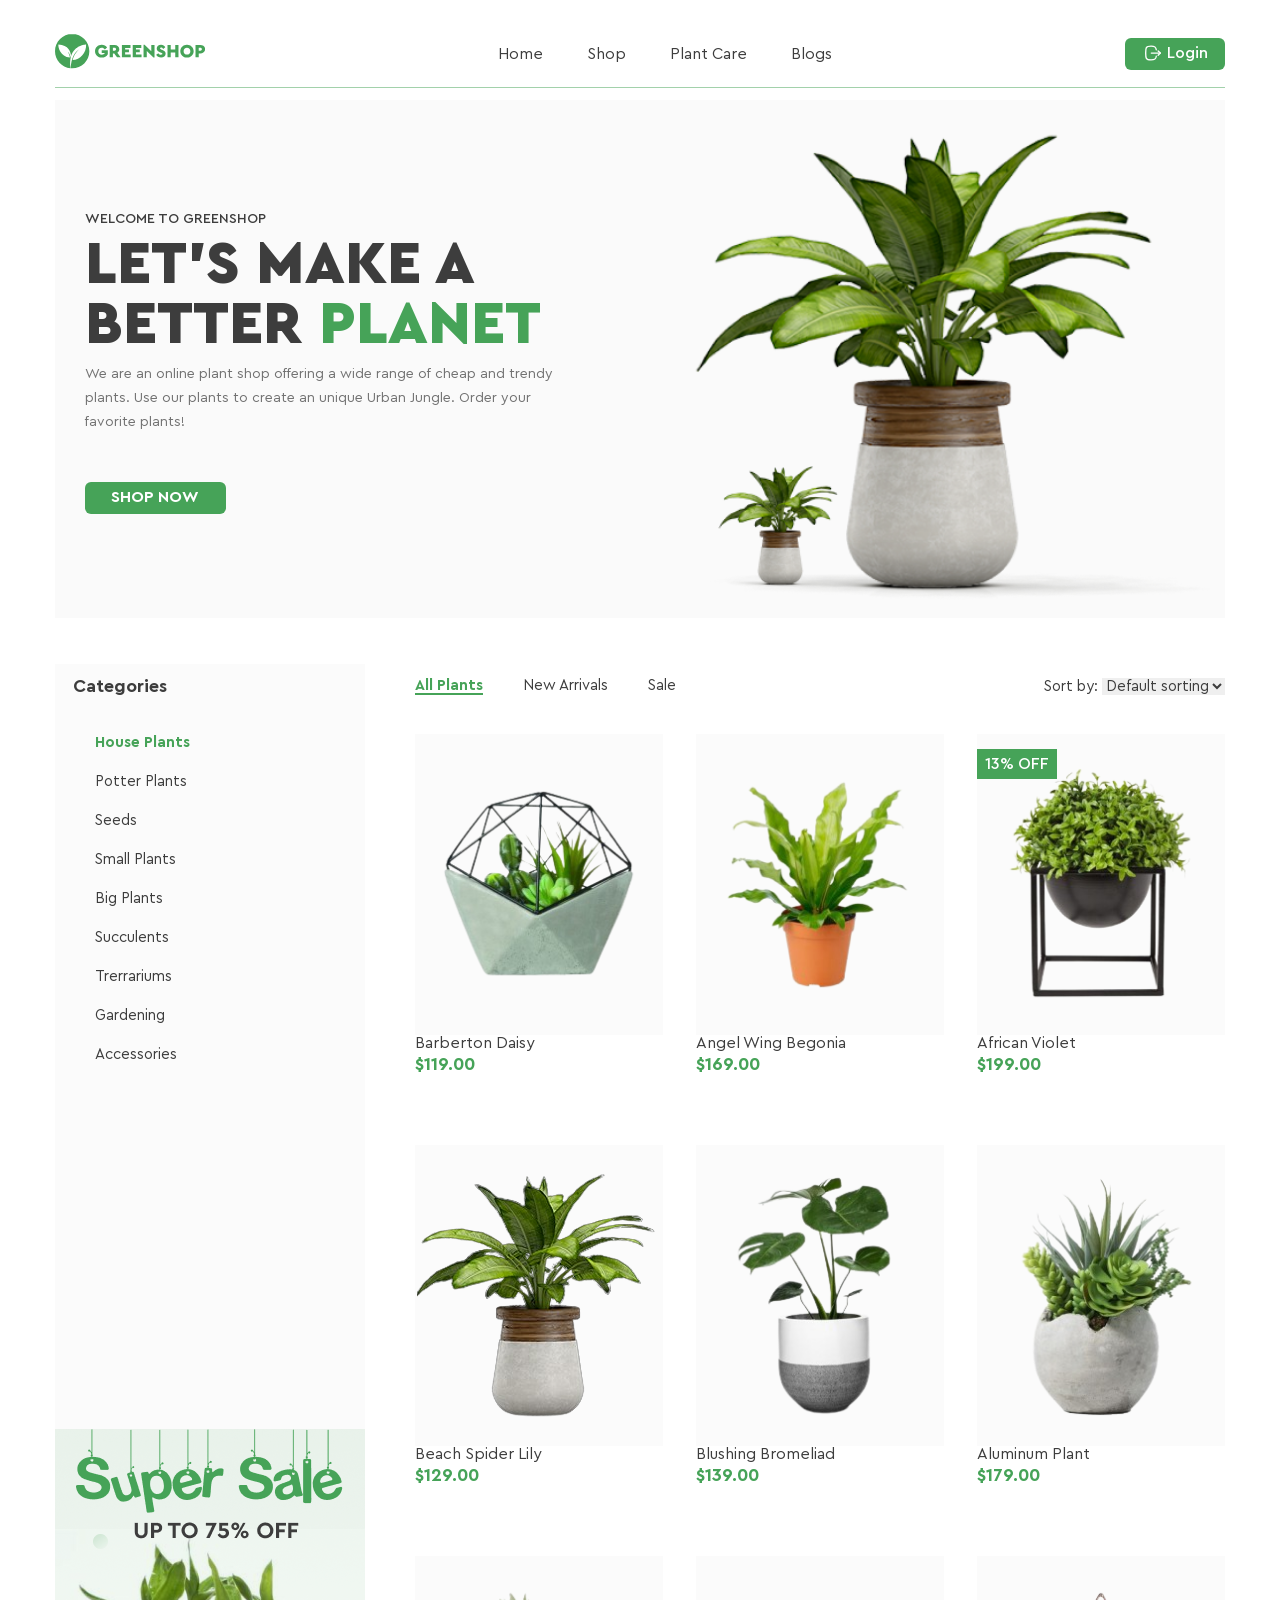
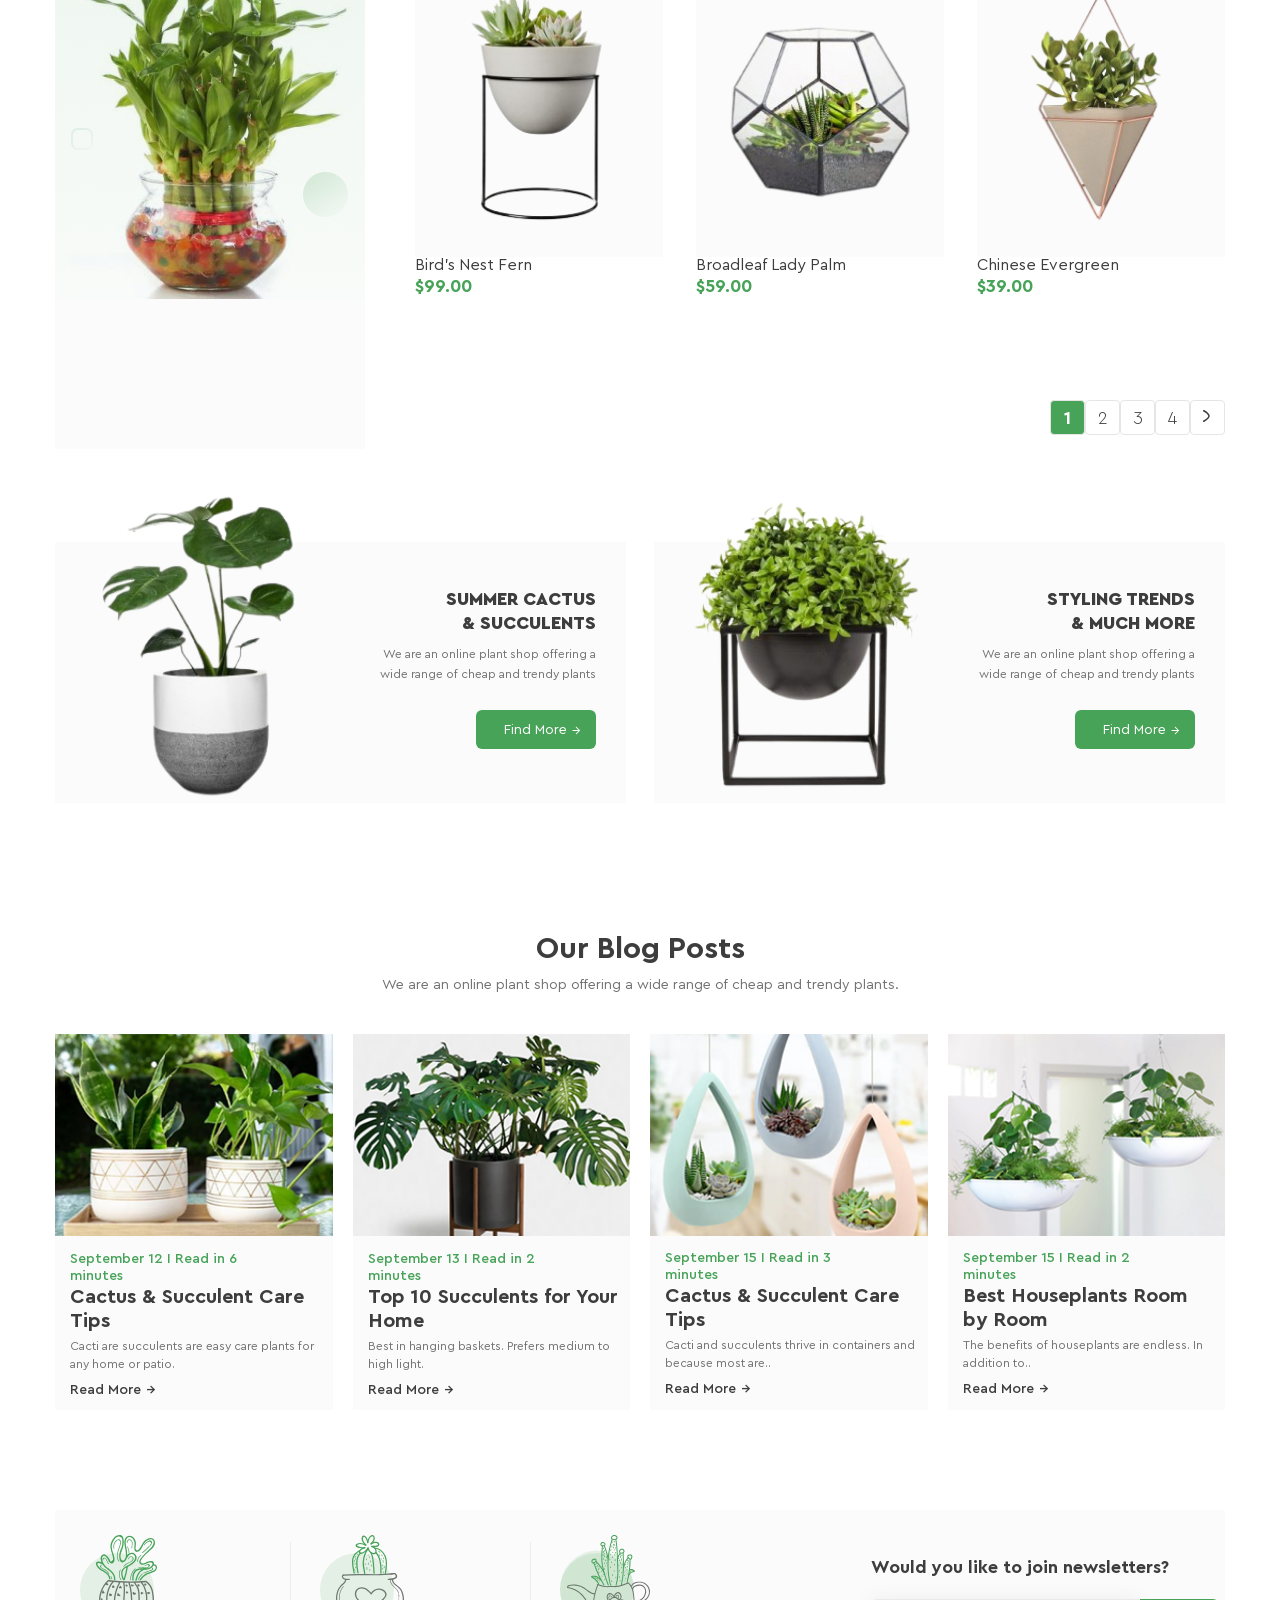
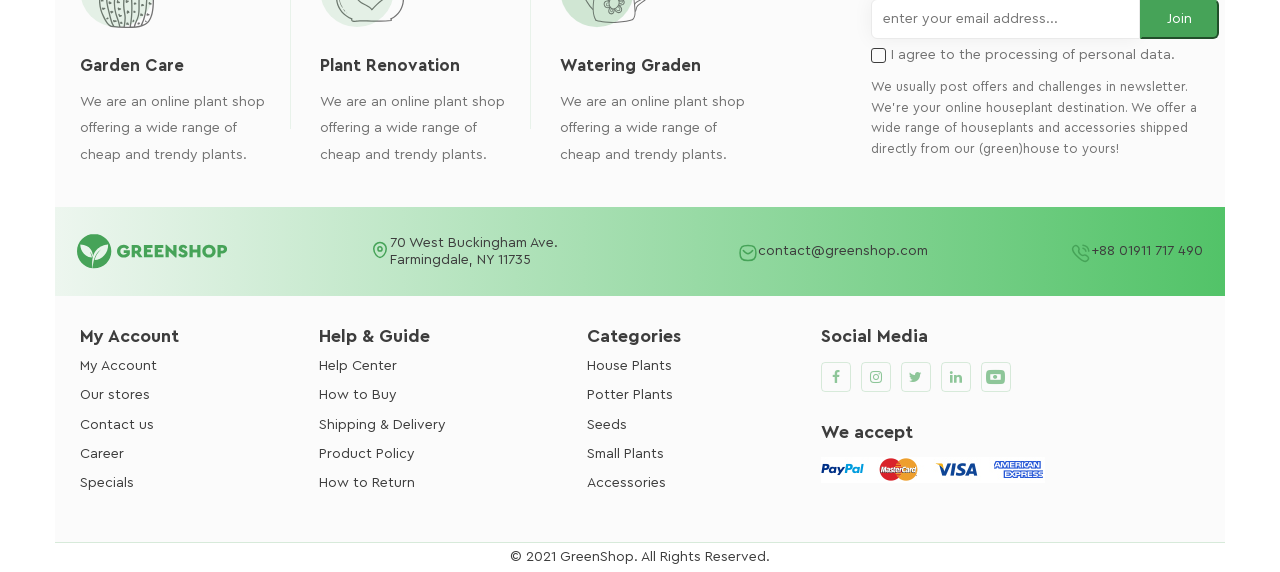
==== commit 213276ab: "second: responsive main(all), footer/-footer_menu" ====
--- a/index.html
+++ b/index.html
@@ -73,525 +73,543 @@
                 </div>
                 <img class="intro_img" src="images/img-banner.png" alt="banner">
             </section>
-<!--            <section class="shop_now">-->
-<!--                <aside class="sidebar">-->
-<!--                    <h2>Categories</h2>-->
-<!--                    <ul class="sidebar_list">-->
-<!--                        <li><a class="active" href="#">House Plants</a></li>-->
-<!--                        <li><a href="#">Potter Plants</a></li>-->
-<!--                        <li><a href="#">Seeds</a></li>-->
-<!--                        <li><a href="#">Small Plants</a></li>-->
-<!--                        <li><a href="#">Big Plants</a></li>-->
-<!--                        <li><a href="#">Succulents</a></li>-->
-<!--                        <li><a href="#">Trerrariums</a></li>-->
-<!--                        <li><a href="#">Gardening</a></li>-->
-<!--                        <li><a href="#">Accessories</a></li>-->
-<!--                    </ul>-->
-<!--                    <img class="sidebar_banner" src="images/super-sale-banner.png" alt="super-sale-banner">-->
-<!--                </aside>-->
-<!--                <article class="shop">-->
-<!--                    <div class="filters">-->
-<!--                        <ul class="filter_list">-->
-<!--                            <li><a class="active" href="#">All Plants</a></li>-->
-<!--                            <li><a href="#">New Arrivals</a></li>-->
-<!--                            <li><a href="#">Sale</a></li>-->
-<!--                        </ul>-->
-<!--                        <div>-->
-<!--                            <span>Sort by:</span>-->
-<!--                            <select name="sort" id="sort">-->
-<!--                                <option value="default">Default sorting</option>-->
-<!--                                <option value="price">Price</option>-->
-<!--                            </select>-->
-<!--                        </div>-->
-<!--                    </div>-->
-<!--                    <div class="shop_holder">-->
-<!--                        <div class="shop_card">-->
-<!--                            <div class="shop_card_img">-->
-<!--                                <img src="images/p1.png" alt="Barberton Daisy">-->
-<!--                            </div>-->
-<!--                            <p>Barberton Daisy</p>-->
-<!--                            <span class="shop_card_value">$119.00</span>-->
-<!--                            <ul class="shopping_list">-->
-<!--                                <li>-->
-<!--                                    <button class="btn_shopping">-->
-<!--                                        <svg class="icon-basket" viewBox="0 0 24 24" width="24" height="24" fill="#3D3D3D">-->
-<!--                                            <use href="images/sprite.svg#icon-basket" x="0" y="0"></use>-->
-<!--                                        </svg>-->
-<!--                                    </button>-->
-<!--                                    </li>-->
-<!--                                <li>-->
-<!--                                    <button class="btn_shopping">-->
-<!--                                        <svg class="icon-heart-o" viewBox="0 0 24 24" width="24" height="24" fill="#3D3D3D">-->
-<!--                                            <use href="images/sprite.svg#icon-heart-o" x="0" y="0"></use>-->
-<!--                                        </svg>-->
-<!--                                    </button>-->
-<!--                                </li>-->
-<!--                                <li>-->
-<!--                                    <button class="btn_shopping">-->
-<!--                                        <svg class="icon-search" viewBox="0 0 24 24" width="24" height="24" fill="#3D3D3D">-->
-<!--                                            <use href="images/sprite.svg#icon-search" x="0" y="0"></use>-->
-<!--                                        </svg>-->
-<!--                                    </button>-->
-<!--                                </li>-->
-<!--                            </ul>-->
-<!--                        </div>-->
-<!--                        <div class="shop_card">-->
-<!--                            <div class="shop_card_img">-->
-<!--                                <img src="images/p2.png" alt="Angel Wing Begonia">-->
-<!--                            </div>-->
-<!--                            <p>Angel Wing Begonia</p>-->
-<!--                            <span class="shop_card_value">$169.00</span>-->
-<!--                            <ul class="shopping_list">-->
-<!--                                <li>-->
-<!--                                    <button class="btn_shopping">-->
-<!--                                        <svg class="icon-basket" viewBox="0 0 24 24" width="24" height="24" fill="#3D3D3D">-->
-<!--                                            <use href="images/sprite.svg#icon-basket" x="0" y="0"></use>-->
-<!--                                        </svg>-->
-<!--                                    </button>-->
-<!--                                </li>-->
-<!--                                <li>-->
-<!--                                    <button class="btn_shopping">-->
-<!--                                        <svg class="icon-heart-o" viewBox="0 0 24 24" width="24" height="24" fill="#3D3D3D">-->
-<!--                                            <use href="images/sprite.svg#icon-heart-o" x="0" y="0"></use>-->
-<!--                                        </svg>-->
-<!--                                    </button>-->
-<!--                                </li>-->
-<!--                                <li>-->
-<!--                                    <button class="btn_shopping">-->
-<!--                                        <svg class="icon-search" viewBox="0 0 24 24" width="24" height="24" fill="#3D3D3D">-->
-<!--                                            <use href="images/sprite.svg#icon-search" x="0" y="0"></use>-->
-<!--                                        </svg>-->
-<!--                                    </button>-->
-<!--                                </li>-->
-<!--                            </ul>-->
-<!--                        </div>-->
-<!--                        <div class="shop_card">-->
-<!--                            <div class="shop_card_img">-->
-<!--                                <img src="images/p3.png" alt="African Violet">-->
-<!--                            </div>-->
-<!--                            <p>African Violet</p>-->
-<!--                            <span class="shop_card_value">$199.00</span>-->
-<!--                            <ul class="shopping_list">-->
-<!--                                <li>-->
-<!--                                    <button class="btn_shopping">-->
-<!--                                        <svg class="icon-basket" viewBox="0 0 24 24" width="24" height="24" fill="#3D3D3D">-->
-<!--                                            <use href="images/sprite.svg#icon-basket" x="0" y="0"></use>-->
-<!--                                        </svg>-->
-<!--                                    </button>-->
-<!--                                </li>-->
-<!--                                <li>-->
-<!--                                    <button class="btn_shopping">-->
-<!--                                        <svg class="icon-heart-o" viewBox="0 0 24 24" width="24" height="24" fill="#3D3D3D">-->
-<!--                                            <use href="images/sprite.svg#icon-heart-o" x="0" y="0"></use>-->
-<!--                                        </svg>-->
-<!--                                    </button>-->
-<!--                                </li>-->
-<!--                                <li>-->
-<!--                                    <button class="btn_shopping">-->
-<!--                                        <svg class="icon-search" viewBox="0 0 24 24" width="24" height="24" fill="#3D3D3D">-->
-<!--                                            <use href="images/sprite.svg#icon-search" x="0" y="0"></use>-->
-<!--                                        </svg>-->
-<!--                                    </button>-->
-<!--                                </li>-->
-<!--                            </ul>-->
-<!--                            <span class="sale">13% OFF</span>-->
-<!--                        </div>-->
-<!--                        <div class="shop_card">-->
-<!--                            <div class="shop_card_img">-->
-<!--                                <img src="images/p4.png" alt="Beach Spider Lily">-->
-<!--                            </div>-->
-<!--                            <p>Beach Spider Lily</p>-->
-<!--                            <span class="shop_card_value">$129.00</span>-->
-<!--                            <ul class="shopping_list">-->
-<!--                                <li>-->
-<!--                                    <button class="btn_shopping">-->
-<!--                                        <svg class="icon-basket" viewBox="0 0 24 24" width="24" height="24" fill="#3D3D3D">-->
-<!--                                            <use href="images/sprite.svg#icon-basket" x="0" y="0"></use>-->
-<!--                                        </svg>-->
-<!--                                    </button>-->
-<!--                                </li>-->
-<!--                                <li>-->
-<!--                                    <button class="btn_shopping">-->
-<!--                                        <svg class="icon-heart-o" viewBox="0 0 24 24" width="24" height="24" fill="#3D3D3D">-->
-<!--                                            <use href="images/sprite.svg#icon-heart-o" x="0" y="0"></use>-->
-<!--                                        </svg>-->
-<!--                                    </button>-->
-<!--                                </li>-->
-<!--                                <li>-->
-<!--                                    <button class="btn_shopping">-->
-<!--                                        <svg class="icon-search" viewBox="0 0 24 24" width="24" height="24" fill="#3D3D3D">-->
-<!--                                            <use href="images/sprite.svg#icon-search" x="0" y="0"></use>-->
-<!--                                        </svg>-->
-<!--                                    </button>-->
-<!--                                </li>-->
-<!--                            </ul>-->
-<!--                        </div>-->
-<!--                        <div class="shop_card">-->
-<!--                            <div class="shop_card_img">-->
-<!--                                <img src="images/p5.png" alt="Blushing Bromeliad">-->
-<!--                            </div>-->
-<!--                            <p>Blushing Bromeliad</p>-->
-<!--                            <span class="shop_card_value">$139.00</span>-->
-<!--                            <ul class="shopping_list">-->
-<!--                                <li>-->
-<!--                                    <button class="btn_shopping">-->
-<!--                                        <svg class="icon-basket" viewBox="0 0 24 24" width="24" height="24" fill="#3D3D3D">-->
-<!--                                            <use href="images/sprite.svg#icon-basket" x="0" y="0"></use>-->
-<!--                                        </svg>-->
-<!--                                    </button>-->
-<!--                                </li>-->
-<!--                                <li>-->
-<!--                                    <button class="btn_shopping">-->
-<!--                                        <svg class="icon-heart-o" viewBox="0 0 24 24" width="24" height="24" fill="#3D3D3D">-->
-<!--                                            <use href="images/sprite.svg#icon-heart-o" x="0" y="0"></use>-->
-<!--                                        </svg>-->
-<!--                                    </button>-->
-<!--                                </li>-->
-<!--                                <li>-->
-<!--                                    <button class="btn_shopping">-->
-<!--                                        <svg class="icon-search" viewBox="0 0 24 24" width="24" height="24" fill="#3D3D3D">-->
-<!--                                            <use href="images/sprite.svg#icon-search" x="0" y="0"></use>-->
-<!--                                        </svg>-->
-<!--                                    </button>-->
-<!--                                </li>-->
-<!--                            </ul>-->
-<!--                        </div>-->
-<!--                        <div class="shop_card">-->
-<!--                            <div class="shop_card_img">-->
-<!--                                <img src="images/p6.png" alt="Aluminum Plant">-->
-<!--                            </div>-->
-<!--                            <p>Aluminum Plant</p>-->
-<!--                            <span class="shop_card_value">$179.00</span>-->
-<!--                            <ul class="shopping_list">-->
-<!--                                <li>-->
-<!--                                    <button class="btn_shopping">-->
-<!--                                        <svg class="icon-basket" viewBox="0 0 24 24" width="24" height="24" fill="#3D3D3D">-->
-<!--                                            <use href="images/sprite.svg#icon-basket" x="0" y="0"></use>-->
-<!--                                        </svg>-->
-<!--                                    </button>-->
-<!--                                </li>-->
-<!--                                <li>-->
-<!--                                    <button class="btn_shopping">-->
-<!--                                        <svg class="icon-heart-o" viewBox="0 0 24 24" width="24" height="24" fill="#3D3D3D">-->
-<!--                                            <use href="images/sprite.svg#icon-heart-o" x="0" y="0"></use>-->
-<!--                                        </svg>-->
-<!--                                    </button>-->
-<!--                                </li>-->
-<!--                                <li>-->
-<!--                                    <button class="btn_shopping">-->
-<!--                                        <svg class="icon-search" viewBox="0 0 24 24" width="24" height="24" fill="#3D3D3D">-->
-<!--                                            <use href="images/sprite.svg#icon-search" x="0" y="0"></use>-->
-<!--                                        </svg>-->
-<!--                                    </button>-->
-<!--                                </li>-->
-<!--                            </ul>-->
-<!--                        </div>-->
-<!--                        <div class="shop_card">-->
-<!--                            <div class="shop_card_img">-->
-<!--                                <img src="images/p7.png" alt="Bird's Nest Fern">-->
-<!--                            </div>-->
-<!--                            <p>Bird's Nest Fern</p>-->
-<!--                            <span class="shop_card_value">$99.00</span>-->
-<!--                            <ul class="shopping_list">-->
-<!--                                <li>-->
-<!--                                    <button class="btn_shopping">-->
-<!--                                        <svg class="icon-basket" viewBox="0 0 24 24" width="24" height="24" fill="#3D3D3D">-->
-<!--                                            <use href="images/sprite.svg#icon-basket" x="0" y="0"></use>-->
-<!--                                        </svg>-->
-<!--                                    </button>-->
-<!--                                </li>-->
-<!--                                <li>-->
-<!--                                    <button class="btn_shopping">-->
-<!--                                        <svg class="icon-heart-o" viewBox="0 0 24 24" width="24" height="24" fill="#3D3D3D">-->
-<!--                                            <use href="images/sprite.svg#icon-heart-o" x="0" y="0"></use>-->
-<!--                                        </svg>-->
-<!--                                    </button>-->
-<!--                                </li>-->
-<!--                                <li>-->
-<!--                                    <button class="btn_shopping">-->
-<!--                                        <svg class="icon-search" viewBox="0 0 24 24" width="24" height="24" fill="#3D3D3D">-->
-<!--                                            <use href="images/sprite.svg#icon-search" x="0" y="0"></use>-->
-<!--                                        </svg>-->
-<!--                                    </button>-->
-<!--                                </li>-->
-<!--                            </ul>-->
-<!--                        </div>-->
-<!--                        <div class="shop_card">-->
-<!--                            <div class="shop_card_img">-->
-<!--                                <img src="images/p8.png" alt="Broadleaf Lady Palm">-->
-<!--                            </div>-->
-<!--                            <p>Broadleaf Lady Palm</p>-->
-<!--                            <span class="shop_card_value">$59.00</span>-->
-<!--                            <ul class="shopping_list">-->
-<!--                                <li>-->
-<!--                                    <button class="btn_shopping">-->
-<!--                                        <svg class="icon-basket" viewBox="0 0 24 24" width="24" height="24" fill="#3D3D3D">-->
-<!--                                            <use href="images/sprite.svg#icon-basket" x="0" y="0"></use>-->
-<!--                                        </svg>-->
-<!--                                    </button>-->
-<!--                                </li>-->
-<!--                                <li>-->
-<!--                                    <button class="btn_shopping">-->
-<!--                                        <svg class="icon-heart-o" viewBox="0 0 24 24" width="24" height="24" fill="#3D3D3D">-->
-<!--                                            <use href="images/sprite.svg#icon-heart-o" x="0" y="0"></use>-->
-<!--                                        </svg>-->
-<!--                                    </button>-->
-<!--                                </li>-->
-<!--                                <li>-->
-<!--                                    <button class="btn_shopping">-->
-<!--                                        <svg class="icon-search" viewBox="0 0 24 24" width="24" height="24" fill="#3D3D3D">-->
-<!--                                            <use href="images/sprite.svg#icon-search" x="0" y="0"></use>-->
-<!--                                        </svg>-->
-<!--                                    </button>-->
-<!--                                </li>-->
-<!--                            </ul>-->
-<!--                        </div>-->
-<!--                        <div class="shop_card">-->
-<!--                            <div class="shop_card_img">-->
-<!--                                <img src="images/p9.png" alt="Chinese Evergreen">-->
-<!--                            </div>-->
-<!--                            <p>Chinese Evergreen</p>-->
-<!--                            <span class="shop_card_value">$39.00</span>-->
-<!--                            <ul class="shopping_list">-->
-<!--                                <li>-->
-<!--                                    <button class="btn_shopping">-->
-<!--                                        <svg class="icon-basket" viewBox="0 0 24 24" width="24" height="24" fill="#3D3D3D">-->
-<!--                                            <use href="images/sprite.svg#icon-basket" x="0" y="0"></use>-->
-<!--                                        </svg>-->
-<!--                                    </button>-->
-<!--                                </li>-->
-<!--                                <li>-->
-<!--                                    <button class="btn_shopping">-->
-<!--                                        <svg class="icon-heart-o" viewBox="0 0 24 24" width="24" height="24" fill="#3D3D3D">-->
-<!--                                            <use href="images/sprite.svg#icon-heart-o" x="0" y="0"></use>-->
-<!--                                        </svg>-->
-<!--                                    </button>-->
-<!--                                </li>-->
-<!--                                <li>-->
-<!--                                    <button class="btn_shopping">-->
-<!--                                        <svg class="icon-search" viewBox="0 0 24 24" width="24" height="24" fill="#3D3D3D">-->
-<!--                                            <use href="images/sprite.svg#icon-search" x="0" y="0"></use>-->
-<!--                                        </svg>-->
-<!--                                    </button>-->
-<!--                                </li>-->
-<!--                            </ul>-->
-<!--                        </div>-->
-<!--                    </div>-->
-<!--                    <div class="pages">-->
-<!--                        <ul>-->
-<!--                            <li><a class="active" href="">1</a></li>-->
-<!--                            <li><a href="">2</a></li>-->
-<!--                            <li><a href="">3</a></li>-->
-<!--                            <li><a href="">4</a></li>-->
-<!--                            <li>-->
-<!--                                <button>-->
-<!--                                    <svg class="icon-btn_right" viewBox="0 0 10 12" width="10" height="12">-->
-<!--                                        <use xlink:href="images/sprite.svg#icon-btn_right" x="0" y="0"></use>-->
-<!--                                    </svg>-->
-<!--                                </button>-->
-<!--                            </li>-->
-<!--                        </ul>-->
-<!--                    </div>-->
-<!--                </article>-->
-<!--            </section>-->
-<!--            <section class="blog">-->
-<!--                <article class="blog_find-more">-->
-<!--                    <div class="blog_find-more_content">-->
-<!--                        <img src="images/plant1.png" alt="plant">-->
-<!--                        <div class="find-more_description">-->
-<!--                            <h3>Summer cactus & succulents</h3>-->
-<!--                            <p>-->
-<!--                                We are an online plant shop offering a wide range of cheap and trendy plants-->
-<!--                            </p>-->
-<!--                            <a class="btn find-more" href="#">Find More</a>-->
-<!--                        </div>-->
-<!--                    </div>-->
-<!--                    <div class="blog_find-more_content">-->
-<!--                        <img src="images/plant2.png" alt="plant">-->
-<!--                        <div class="find-more_description">-->
-<!--                            <h3>Styling Trends & much more</h3>-->
-<!--                            <p>-->
-<!--                                We are an online plant shop offering a wide range of cheap and trendy plants-->
-<!--                            </p>-->
-<!--                            <a class="btn find-more" href="#">Find More</a>-->
-<!--                        </div>-->
-<!--                    </div>-->
-<!--                </article>-->
-<!--                <article class="our-blog">-->
-<!--                    <div class="our_blog_content">-->
-<!--                        <h2>Our Blog Posts</h2>-->
-<!--                        <p>-->
-<!--                            We are an online plant shop offering a wide range of cheap and trendy plants.-->
-<!--                        </p>-->
-<!--                    </div>-->
-<!--                    <div class="blog-posts">-->
-<!--                        <div class="blog_posts_items">-->
-<!--                            <img src="images/blog1.png" alt="plant">-->
-<!--                            <div>-->
-<!--                                <time datetime="09-12">September 12  I Read in 6 minutes </time>-->
-<!--                                <h3>Cactus & Succulent Care Tips</h3>-->
-<!--                                <p>-->
-<!--                                    Cacti are succulents are easy care plants for any home or patio.-->
-<!--                                </p>-->
-<!--                                <a href="#">Read More</a>-->
-<!--                            </div>-->
-<!--                        </div>-->
-<!--                        <div class="blog_posts_items">-->
-<!--                            <img src="images/blog2.png" alt="plant">-->
-<!--                            <div>-->
-<!--                                <time datetime="09-13">September 13  I Read in 2 minutes</time>-->
-<!--                                <h3>Top 10 Succulents for Your Home</h3>-->
-<!--                                <p>-->
-<!--                                    Best in hanging baskets. Prefers medium to high light.-->
-<!--                                </p>-->
-<!--                                <a href="#">Read More</a>-->
-<!--                            </div>-->
-<!--                        </div>-->
-<!--                        <div class="blog_posts_items">-->
-<!--                            <img src="images/blog3.png" alt="plant">-->
-<!--                            <div>-->
-<!--                                <time datetime="09-15">September 15  I Read in 3 minutes</time>-->
-<!--                                <h3>Cactus & Succulent Care Tips</h3>-->
-<!--                                <p>-->
-<!--                                    Cacti and succulents thrive in containers and because most are..-->
-<!--                                </p>-->
-<!--                                <a href="#">Read More</a>-->
-<!--                            </div>-->
-<!--                        </div>-->
-<!--                        <div class="blog_posts_items">-->
-<!--                            <img src="images/blog4.png" alt="plant">-->
-<!--                            <div>-->
-<!--                                <time datetime="09-15">September 15  I Read in 2 minutes</time>-->
-<!--                                <h3>Best Houseplants Room by Room</h3>-->
-<!--                                <p>-->
-<!--                                    The benefits of houseplants are endless. In addition to..-->
-<!--                                </p>-->
-<!--                                <a href="#">Read More</a>-->
-<!--                            </div>-->
-<!--                        </div>-->
-<!--                    </div>-->
+            <section class="shop_now">
+                <aside class="sidebar">
+                    <h2>Categories</h2>
+                    <ul class="sidebar_list">
+                        <li><a class="active" href="#">House Plants</a></li>
+                        <li><a href="#">Potter Plants</a></li>
+                        <li><a href="#">Seeds</a></li>
+                        <li><a href="#">Small Plants</a></li>
+                        <li><a href="#">Big Plants</a></li>
+                        <li><a href="#">Succulents</a></li>
+                        <li><a href="#">Trerrariums</a></li>
+                        <li><a href="#">Gardening</a></li>
+                        <li><a href="#">Accessories</a></li>
+                    </ul>
+                    <img class="sidebar_banner" src="images/super-sale-banner.png" alt="super-sale-banner">
+                </aside>
+                <article class="shop">
+                    <div class="filters">
+                        <div class="sidebar_categories_filters">
+                           <span>
+                                Categories
+                           </span>
+                            <ul class="categories_filters_list">
+                                <li><a class="active" href="#">House Plants</a></li>
+                                <li><a href="#">Potter Plants</a></li>
+                                <li><a href="#">Seeds</a></li>
+                                <li><a href="#">Small Plants</a></li>
+                                <li><a href="#">Big Plants</a></li>
+                                <li><a href="#">Succulents</a></li>
+                                <li><a href="#">Trerrariums</a></li>
+                                <li><a href="#">Gardening</a></li>
+                                <li><a href="#">Accessories</a></li>
+                            </ul>
+                        </div>
+                        <ul class="filter_list">
+                            <li><a class="active" href="#">All Plants</a></li>
+                            <li><a href="#">New Arrivals</a></li>
+                            <li><a href="#">Sale</a></li>
+                        </ul>
+                        <div>
+                            <span>Sort by:</span>
+                            <select name="sort" id="sort">
+                                <option value="default">Default sorting</option>
+                                <option value="price">Price</option>
+                            </select>
+                        </div>
+                    </div>
+                    <div class="shop_holder">
+                        <div class="shop_card">
+                            <div class="shop_card_img">
+                                <img src="images/p1.png" alt="Barberton Daisy">
+                            </div>
+                            <p>Barberton Daisy</p>
+                            <span class="shop_card_value">$119.00</span>
+                            <ul class="shopping_list">
+                                <li>
+                                    <button class="btn_shopping">
+                                        <svg class="icon-basket" viewBox="0 0 24 24" width="24" height="24" fill="#3D3D3D">
+                                            <use href="images/sprite.svg#icon-basket" x="0" y="0"></use>
+                                        </svg>
+                                    </button>
+                                    </li>
+                                <li>
+                                    <button class="btn_shopping">
+                                        <svg class="icon-heart-o" viewBox="0 0 24 24" width="24" height="24" fill="#3D3D3D">
+                                            <use href="images/sprite.svg#icon-heart-o" x="0" y="0"></use>
+                                        </svg>
+                                    </button>
+                                </li>
+                                <li>
+                                    <button class="btn_shopping">
+                                        <svg class="icon-search" viewBox="0 0 24 24" width="24" height="24" fill="#3D3D3D">
+                                            <use href="images/sprite.svg#icon-search" x="0" y="0"></use>
+                                        </svg>
+                                    </button>
+                                </li>
+                            </ul>
+                        </div>
+                        <div class="shop_card">
+                            <div class="shop_card_img">
+                                <img src="images/p2.png" alt="Angel Wing Begonia">
+                            </div>
+                            <p>Angel Wing Begonia</p>
+                            <span class="shop_card_value">$169.00</span>
+                            <ul class="shopping_list">
+                                <li>
+                                    <button class="btn_shopping">
+                                        <svg class="icon-basket" viewBox="0 0 24 24" width="24" height="24" fill="#3D3D3D">
+                                            <use href="images/sprite.svg#icon-basket" x="0" y="0"></use>
+                                        </svg>
+                                    </button>
+                                </li>
+                                <li>
+                                    <button class="btn_shopping">
+                                        <svg class="icon-heart-o" viewBox="0 0 24 24" width="24" height="24" fill="#3D3D3D">
+                                            <use href="images/sprite.svg#icon-heart-o" x="0" y="0"></use>
+                                        </svg>
+                                    </button>
+                                </li>
+                                <li>
+                                    <button class="btn_shopping">
+                                        <svg class="icon-search" viewBox="0 0 24 24" width="24" height="24" fill="#3D3D3D">
+                                            <use href="images/sprite.svg#icon-search" x="0" y="0"></use>
+                                        </svg>
+                                    </button>
+                                </li>
+                            </ul>
+                        </div>
+                        <div class="shop_card">
+                            <div class="shop_card_img">
+                                <img src="images/p3.png" alt="African Violet">
+                            </div>
+                            <p>African Violet</p>
+                            <span class="shop_card_value">$199.00</span>
+                            <ul class="shopping_list">
+                                <li>
+                                    <button class="btn_shopping">
+                                        <svg class="icon-basket" viewBox="0 0 24 24" width="24" height="24" fill="#3D3D3D">
+                                            <use href="images/sprite.svg#icon-basket" x="0" y="0"></use>
+                                        </svg>
+                                    </button>
+                                </li>
+                                <li>
+                                    <button class="btn_shopping">
+                                        <svg class="icon-heart-o" viewBox="0 0 24 24" width="24" height="24" fill="#3D3D3D">
+                                            <use href="images/sprite.svg#icon-heart-o" x="0" y="0"></use>
+                                        </svg>
+                                    </button>
+                                </li>
+                                <li>
+                                    <button class="btn_shopping">
+                                        <svg class="icon-search" viewBox="0 0 24 24" width="24" height="24" fill="#3D3D3D">
+                                            <use href="images/sprite.svg#icon-search" x="0" y="0"></use>
+                                        </svg>
+                                    </button>
+                                </li>
+                            </ul>
+                            <span class="sale">13% OFF</span>
+                        </div>
+                        <div class="shop_card">
+                            <div class="shop_card_img">
+                                <img src="images/p4.png" alt="Beach Spider Lily">
+                            </div>
+                            <p>Beach Spider Lily</p>
+                            <span class="shop_card_value">$129.00</span>
+                            <ul class="shopping_list">
+                                <li>
+                                    <button class="btn_shopping">
+                                        <svg class="icon-basket" viewBox="0 0 24 24" width="24" height="24" fill="#3D3D3D">
+                                            <use href="images/sprite.svg#icon-basket" x="0" y="0"></use>
+                                        </svg>
+                                    </button>
+                                </li>
+                                <li>
+                                    <button class="btn_shopping">
+                                        <svg class="icon-heart-o" viewBox="0 0 24 24" width="24" height="24" fill="#3D3D3D">
+                                            <use href="images/sprite.svg#icon-heart-o" x="0" y="0"></use>
+                                        </svg>
+                                    </button>
+                                </li>
+                                <li>
+                                    <button class="btn_shopping">
+                                        <svg class="icon-search" viewBox="0 0 24 24" width="24" height="24" fill="#3D3D3D">
+                                            <use href="images/sprite.svg#icon-search" x="0" y="0"></use>
+                                        </svg>
+                                    </button>
+                                </li>
+                            </ul>
+                        </div>
+                        <div class="shop_card">
+                            <div class="shop_card_img">
+                                <img src="images/p5.png" alt="Blushing Bromeliad">
+                            </div>
+                            <p>Blushing Bromeliad</p>
+                            <span class="shop_card_value">$139.00</span>
+                            <ul class="shopping_list">
+                                <li>
+                                    <button class="btn_shopping">
+                                        <svg class="icon-basket" viewBox="0 0 24 24" width="24" height="24" fill="#3D3D3D">
+                                            <use href="images/sprite.svg#icon-basket" x="0" y="0"></use>
+                                        </svg>
+                                    </button>
+                                </li>
+                                <li>
+                                    <button class="btn_shopping">
+                                        <svg class="icon-heart-o" viewBox="0 0 24 24" width="24" height="24" fill="#3D3D3D">
+                                            <use href="images/sprite.svg#icon-heart-o" x="0" y="0"></use>
+                                        </svg>
+                                    </button>
+                                </li>
+                                <li>
+                                    <button class="btn_shopping">
+                                        <svg class="icon-search" viewBox="0 0 24 24" width="24" height="24" fill="#3D3D3D">
+                                            <use href="images/sprite.svg#icon-search" x="0" y="0"></use>
+                                        </svg>
+                                    </button>
+                                </li>
+                            </ul>
+                        </div>
+                        <div class="shop_card">
+                            <div class="shop_card_img">
+                                <img src="images/p6.png" alt="Aluminum Plant">
+                            </div>
+                            <p>Aluminum Plant</p>
+                            <span class="shop_card_value">$179.00</span>
+                            <ul class="shopping_list">
+                                <li>
+                                    <button class="btn_shopping">
+                                        <svg class="icon-basket" viewBox="0 0 24 24" width="24" height="24" fill="#3D3D3D">
+                                            <use href="images/sprite.svg#icon-basket" x="0" y="0"></use>
+                                        </svg>
+                                    </button>
+                                </li>
+                                <li>
+                                    <button class="btn_shopping">
+                                        <svg class="icon-heart-o" viewBox="0 0 24 24" width="24" height="24" fill="#3D3D3D">
+                                            <use href="images/sprite.svg#icon-heart-o" x="0" y="0"></use>
+                                        </svg>
+                                    </button>
+                                </li>
+                                <li>
+                                    <button class="btn_shopping">
+                                        <svg class="icon-search" viewBox="0 0 24 24" width="24" height="24" fill="#3D3D3D">
+                                            <use href="images/sprite.svg#icon-search" x="0" y="0"></use>
+                                        </svg>
+                                    </button>
+                                </li>
+                            </ul>
+                        </div>
+                        <div class="shop_card">
+                            <div class="shop_card_img">
+                                <img src="images/p7.png" alt="Bird's Nest Fern">
+                            </div>
+                            <p>Bird's Nest Fern</p>
+                            <span class="shop_card_value">$99.00</span>
+                            <ul class="shopping_list">
+                                <li>
+                                    <button class="btn_shopping">
+                                        <svg class="icon-basket" viewBox="0 0 24 24" width="24" height="24" fill="#3D3D3D">
+                                            <use href="images/sprite.svg#icon-basket" x="0" y="0"></use>
+                                        </svg>
+                                    </button>
+                                </li>
+                                <li>
+                                    <button class="btn_shopping">
+                                        <svg class="icon-heart-o" viewBox="0 0 24 24" width="24" height="24" fill="#3D3D3D">
+                                            <use href="images/sprite.svg#icon-heart-o" x="0" y="0"></use>
+                                        </svg>
+                                    </button>
+                                </li>
+                                <li>
+                                    <button class="btn_shopping">
+                                        <svg class="icon-search" viewBox="0 0 24 24" width="24" height="24" fill="#3D3D3D">
+                                            <use href="images/sprite.svg#icon-search" x="0" y="0"></use>
+                                        </svg>
+                                    </button>
+                                </li>
+                            </ul>
+                        </div>
+                        <div class="shop_card">
+                            <div class="shop_card_img">
+                                <img src="images/p8.png" alt="Broadleaf Lady Palm">
+                            </div>
+                            <p>Broadleaf Lady Palm</p>
+                            <span class="shop_card_value">$59.00</span>
+                            <ul class="shopping_list">
+                                <li>
+                                    <button class="btn_shopping">
+                                        <svg class="icon-basket" viewBox="0 0 24 24" width="24" height="24" fill="#3D3D3D">
+                                            <use href="images/sprite.svg#icon-basket" x="0" y="0"></use>
+                                        </svg>
+                                    </button>
+                                </li>
+                                <li>
+                                    <button class="btn_shopping">
+                                        <svg class="icon-heart-o" viewBox="0 0 24 24" width="24" height="24" fill="#3D3D3D">
+                                            <use href="images/sprite.svg#icon-heart-o" x="0" y="0"></use>
+                                        </svg>
+                                    </button>
+                                </li>
+                                <li>
+                                    <button class="btn_shopping">
+                                        <svg class="icon-search" viewBox="0 0 24 24" width="24" height="24" fill="#3D3D3D">
+                                            <use href="images/sprite.svg#icon-search" x="0" y="0"></use>
+                                        </svg>
+                                    </button>
+                                </li>
+                            </ul>
+                        </div>
+                        <div class="shop_card">
+                            <div class="shop_card_img">
+                                <img src="images/p9.png" alt="Chinese Evergreen">
+                            </div>
+                            <p>Chinese Evergreen</p>
+                            <span class="shop_card_value">$39.00</span>
+                            <ul class="shopping_list">
+                                <li>
+                                    <button class="btn_shopping">
+                                        <svg class="icon-basket" viewBox="0 0 24 24" width="24" height="24" fill="#3D3D3D">
+                                            <use href="images/sprite.svg#icon-basket" x="0" y="0"></use>
+                                        </svg>
+                                    </button>
+                                </li>
+                                <li>
+                                    <button class="btn_shopping">
+                                        <svg class="icon-heart-o" viewBox="0 0 24 24" width="24" height="24" fill="#3D3D3D">
+                                            <use href="images/sprite.svg#icon-heart-o" x="0" y="0"></use>
+                                        </svg>
+                                    </button>
+                                </li>
+                                <li>
+                                    <button class="btn_shopping">
+                                        <svg class="icon-search" viewBox="0 0 24 24" width="24" height="24" fill="#3D3D3D">
+                                            <use href="images/sprite.svg#icon-search" x="0" y="0"></use>
+                                        </svg>
+                                    </button>
+                                </li>
+                            </ul>
+                        </div>
+                    </div>
+                    <div class="pages">
+                        <ul>
+                            <li><a class="active" href="">1</a></li>
+                            <li><a href="">2</a></li>
+                            <li><a href="">3</a></li>
+                            <li><a href="">4</a></li>
+                            <li>
+                                <button>
+                                    <svg class="icon-btn_right" viewBox="0 0 10 12" width="10" height="12">
+                                        <use xlink:href="images/sprite.svg#icon-btn_right" x="0" y="0"></use>
+                                    </svg>
+                                </button>
+                            </li>
+                        </ul>
+                    </div>
+                </article>
+            </section>
+            <section class="blog">
+                <article class="blog_find-more">
+                    <div class="blog_find-more_content">
+                        <img src="images/plant1.png" alt="plant">
+                        <div class="find-more_description">
+                            <h3>Summer cactus & succulents</h3>
+                            <p>
+                                We are an online plant shop offering a wide range of cheap and trendy plants
+                            </p>
+                            <a class="btn find-more" href="#">Find More</a>
+                        </div>
+                    </div>
+                    <div class="blog_find-more_content">
+                        <img src="images/plant2.png" alt="plant">
+                        <div class="find-more_description">
+                            <h3>Styling Trends & much more</h3>
+                            <p>
+                                We are an online plant shop offering a wide range of cheap and trendy plants
+                            </p>
+                            <a class="btn find-more" href="#">Find More</a>
+                        </div>
+                    </div>
+                </article>
+                <article class="our-blog">
+                    <div class="our_blog_content">
+                        <h2>Our Blog Posts</h2>
+                        <p>
+                            We are an online plant shop offering a wide range of cheap and trendy plants.
+                        </p>
+                    </div>
+                    <div class="blog-posts">
+                        <div class="blog_posts_items">
+                            <img src="images/blog1.png" alt="plant">
+                            <div>
+                                <time datetime="09-12">September 12  I Read in 6 minutes </time>
+                                <h3>Cactus & Succulent Care Tips</h3>
+                                <p>
+                                    Cacti are succulents are easy care plants for any home or patio.
+                                </p>
+                                <a href="#">Read More</a>
+                            </div>
+                        </div>
+                        <div class="blog_posts_items">
+                            <img src="images/blog2.png" alt="plant">
+                            <div>
+                                <time datetime="09-13">September 13  I Read in 2 minutes</time>
+                                <h3>Top 10 Succulents for Your Home</h3>
+                                <p>
+                                    Best in hanging baskets. Prefers medium to high light.
+                                </p>
+                                <a href="#">Read More</a>
+                            </div>
+                        </div>
+                        <div class="blog_posts_items blog_posts_items_disappear">
+                            <img src="images/blog3.png" alt="plant">
+                            <div>
+                                <time datetime="09-15">September 15  I Read in 3 minutes</time>
+                                <h3>Cactus & Succulent Care Tips</h3>
+                                <p>
+                                    Cacti and succulents thrive in containers and because most are..
+                                </p>
+                                <a href="#">Read More</a>
+                            </div>
+                        </div>
+                        <div class="blog_posts_items blog_posts_items_disappear">
+                            <img src="images/blog4.png" alt="plant">
+                            <div>
+                                <time datetime="09-15">September 15  I Read in 2 minutes</time>
+                                <h3>Best Houseplants Room by Room</h3>
+                                <p>
+                                    The benefits of houseplants are endless. In addition to..
+                                </p>
+                                <a href="#">Read More</a>
+                            </div>
+                        </div>
+                    </div>
 
-<!--                </article>-->
-<!--            </section>-->
+                </article>
+            </section>
         </main>
-<!--        <footer>-->
-<!--            <div class="footer_block">-->
-<!--                <ul class="footer_block_list">-->
-<!--                    <li class="footer_item_garden">-->
-<!--                        <h2>Garden Care</h2>-->
-<!--                        <p>-->
-<!--                            We are an online plant shop offering a wide range of cheap and trendy plants.-->
-<!--                        </p>-->
-<!--                    </li>-->
-<!--                    <li class="footer_item_plant">-->
-<!--                        <h2>Plant Renovation</h2>-->
-<!--                        <p>-->
-<!--                            We are an online plant shop offering a wide range of cheap and trendy plants.-->
-<!--                        </p>-->
-<!--                    </li>-->
-<!--                    <li class="footer_item_watering">-->
-<!--                        <h2>Watering Graden</h2>-->
-<!--                        <p>-->
-<!--                            We are an online plant shop offering a wide range of cheap and trendy plants.-->
-<!--                        </p>-->
-<!--                    </li>-->
-<!--                </ul>-->
-<!--                <form class="footer_form" action="/submit" method="post" id="form_join">-->
-<!--                    <h2>Would you like to join newsletters?</h2>-->
-<!--                    <input type="email" placeholder="enter your email address...">-->
-<!--                    <button class="btn btn_form_footer" form="form_join">Join</button>-->
-<!--                    <label class="wrap_form_join">-->
-<!--                        <input  type="checkbox" name="check">-->
-<!--                        <div class="checkbox_form_join"></div>-->
-<!--                        I agree to the processing of personal data.-->
-<!--                    </label>-->
-<!--                    <p>-->
-<!--                        We usually post offers and challenges in newsletter. We’re your online houseplant destination. We offer a wide range of houseplants and accessories shipped directly from our (green)house to yours!-->
-<!--                    </p>-->
-<!--                </form>-->
-<!--            </div>-->
-<!--            <div class="footer_info">-->
-<!--                <svg class="icon-logo logo_img" viewBox="0 0 137 32" width="137" height="32">-->
-<!--                    <use href="images/sprite.svg#icon-logo" x="0" y="0"></use>-->
-<!--                </svg>-->
-<!--                <a href="https://www.google.com/maps">-->
-<!--                    <address>-->
-<!--                        70 West Buckingham Ave. Farmingdale, NY 11735-->
-<!--                    </address>-->
-<!--                </a>-->
-<!--                <a class="footer_email" href="mailto:contact@greenshop.com">contact@greenshop.com</a>-->
-<!--                <a class="footer_tell" href="tel:+8801911717490">+88 01911 717 490</a>-->
-<!--            </div>-->
-<!--            <div class="footer_menu">-->
-<!--                <div class="footer_menu_nav">-->
-<!--                    <h3>My Account</h3>-->
-<!--                    <ul class="footer_menu_list">-->
-<!--                        <li><a href="#">My Account</a></li>-->
-<!--                        <li><a href="#">Our stores</a></li>-->
-<!--                        <li><a href="#">Contact us</a></li>-->
-<!--                        <li><a href="#">Career</a></li>-->
-<!--                        <li><a href="#">Specials</a></li>-->
-<!--                    </ul>-->
+        <footer>
+            <div class="footer_block">
+                <ul class="footer_block_list">
+                    <li class="footer_item_garden">
+                        <h2>Garden Care</h2>
+                        <p>
+                            We are an online plant shop offering a wide range of cheap and trendy plants.
+                        </p>
+                    </li>
+                    <li class="footer_item_plant">
+                        <h2>Plant Renovation</h2>
+                        <p>
+                            We are an online plant shop offering a wide range of cheap and trendy plants.
+                        </p>
+                    </li>
+                    <li class="footer_item_watering">
+                        <h2>Watering Graden</h2>
+                        <p>
+                            We are an online plant shop offering a wide range of cheap and trendy plants.
+                        </p>
+                    </li>
+                </ul>
+                <form class="footer_form" action="/submit" method="post" id="form_join">
+                    <h2>Would you like to join newsletters?</h2>
+                    <input type="email" placeholder="enter your email address...">
+                    <button class="btn btn_form_footer" form="form_join">Join</button>
+                    <label class="wrap_form_join">
+                        <input  type="checkbox" name="check">
+                        <div class="checkbox_form_join"></div>
+                        I agree to the processing of personal data.
+                    </label>
+                    <p>
+                        We usually post offers and challenges in newsletter. We’re your online houseplant destination. We offer a wide range of houseplants and accessories shipped directly from our (green)house to yours!
+                    </p>
+                </form>
+            </div>
+            <div class="footer_info">
+                <svg class="icon-logo logo_img" viewBox="0 0 137 32" width="137" height="32">
+                    <use href="images/sprite.svg#icon-logo" x="0" y="0"></use>
+                </svg>
+                <a href="https://www.google.com/maps">
+                    <address>
+                        70 West Buckingham Ave. Farmingdale, NY 11735
+                    </address>
+                </a>
+                <a class="footer_email" href="mailto:contact@greenshop.com">contact@greenshop.com</a>
+                <a class="footer_tell" href="tel:+8801911717490">+88 01911 717 490</a>
+            </div>
+            <div class="footer_menu">
+<!--                <div class="footer_menu_wrap">-->
+                    <div class="footer_menu_nav">
+                        <h3>My Account</h3>
+                        <ul class="footer_menu_list sub-submenu">
+                            <li><a href="#">My Account</a></li>
+                            <li><a href="#">Our stores</a></li>
+                            <li><a href="#">Contact us</a></li>
+                            <li><a href="#">Career</a></li>
+                            <li><a href="#">Specials</a></li>
+                        </ul>
+                    </div>
+                    <div class="footer_menu_nav">
+                        <h3>Help & Guide</h3>
+                        <ul class="footer_menu_list sub-submenu">
+                            <li><a href="#">Help Center</a></li>
+                            <li><a href="#">How to Buy</a></li>
+                            <li><a href="#">Shipping & Delivery</a></li>
+                            <li><a href="#">Product Policy</a></li>
+                            <li><a href="#">How to Return</a></li>
+                        </ul>
+                    </div>
+                    <div class="footer_menu_nav">
+                        <h3>Categories</h3>
+                        <ul class="footer_menu_list sub-submenu">
+                            <li><a href="#">House Plants</a></li>
+                            <li><a href="#">Potter Plants</a></li>
+                            <li><a href="#">Seeds</a></li>
+                            <li><a href="#">Small Plants</a></li>
+                            <li><a href="#">Accessories</a></li>
+                        </ul>
+                    </div>
 <!--                </div>-->
-<!--                <div class="footer_menu_nav">-->
-<!--                    <h3>Help & Guide</h3>-->
-<!--                    <ul class="footer_menu_list">-->
-<!--                        <li><a href="#">Help Center</a></li>-->
-<!--                        <li><a href="#">How to Buy</a></li>-->
-<!--                        <li><a href="#">Shipping & Delivery</a></li>-->
-<!--                        <li><a href="#">Product Policy</a></li>-->
-<!--                        <li><a href="#">How to Return</a></li>-->
-<!--                    </ul>-->
-<!--                </div>-->
-<!--                <div class="footer_menu_nav">-->
-<!--                    <h3>Categories</h3>-->
-<!--                    <ul class="footer_menu_list">-->
-<!--                        <li><a href="#">House Plants</a></li>-->
-<!--                        <li><a href="#">Potter Plants</a></li>-->
-<!--                        <li><a href="#">Seeds</a></li>-->
-<!--                        <li><a href="#">Small Plants</a></li>-->
-<!--                        <li><a href="#">Accessories</a></li>-->
-<!--                    </ul>-->
-<!--                </div>-->
-<!--                <div class="footer_social_media">-->
-<!--                    <h3>Social Media</h3>-->
-<!--                    <ul class="footer_social_media_img">-->
-<!--                        <li>-->
-<!--                            <a href="#">-->
-<!--                                <i class="icon-facebook"></i>-->
-<!--                            </a>-->
-<!--                        </li>-->
-<!--                        <li>-->
-<!--                            <a href="#">-->
-<!--                                <i class="icon-instagram"></i>-->
-<!--                            </a>-->
-<!--                        </li>-->
-<!--                        <li>-->
-<!--                            <a href="#">-->
-<!--                                <i class="icon-twitter"></i>-->
-<!--                            </a>-->
-<!--                        </li>-->
-<!--                        <li>-->
-<!--                            <a href="#">-->
-<!--                                <i class="icon-linkedin"></i>-->
-<!--                            </a>-->
-<!--                        </li>-->
-<!--                        <li>-->
-<!--                            <a href="#">-->
-<!--                                <i class="icon-youtube"></i>-->
-<!--                            </a>-->
-<!--                        </li>-->
-<!--                    </ul>-->
-<!--                    <h3>We accept</h3>-->
-<!--                    <img src="images/we_accept.png" alt="we accept">-->
-<!--                </div>-->
-<!--            </div>-->
-<!--            <div class="footer_copyrights">-->
-<!--                <p>-->
-<!--                    © 2021 GreenShop. All Rights Reserved.-->
-<!--                </p>-->
-<!--            </div>-->
-<!--        </footer>-->
+                <div class="footer_social_media">
+                    <h3>Social Media</h3>
+                    <ul class="footer_social_media_img">
+                        <li>
+                            <a href="#">
+                                <i class="icon-facebook"></i>
+                            </a>
+                        </li>
+                        <li>
+                            <a href="#">
+                                <i class="icon-instagram"></i>
+                            </a>
+                        </li>
+                        <li>
+                            <a href="#">
+                                <i class="icon-twitter"></i>
+                            </a>
+                        </li>
+                        <li>
+                            <a href="#">
+                                <i class="icon-linkedin"></i>
+                            </a>
+                        </li>
+                        <li>
+                            <a href="#">
+                                <i class="icon-youtube"></i>
+                            </a>
+                        </li>
+                    </ul>
+                    <h3>We accept</h3>
+                    <img src="images/we_accept.png" alt="we accept">
+                </div>
+            </div>
+            <div class="footer_copyrights">
+                <p>
+                    © 2021 GreenShop. All Rights Reserved.
+                </p>
+            </div>
+        </footer>
     </div>
     <script>
         document.addEventListener("DOMContentLoaded", function () {
--- a/styles/main.css
+++ b/styles/main.css
@@ -485,6 +485,9 @@
     color: darkgreen;
     transition: 0.1s linear;
 }
+.sidebar_categories_filters{
+    display: none;
+}
 .shop{
     display: flex;
     flex-direction: column;
@@ -500,6 +503,7 @@
     list-style: none;
     max-width: 400px;
     display: flex;
+    padding: 0;
 }
 .filter_list .active{
     color: #46A358;
@@ -510,7 +514,7 @@
 .filter_list a{
     color: #3D3D3D;
     font-size: 15px;
-    line-height: 16px;
+    line-height: 1;
     text-decoration: none;
     margin-right: 40px;
 }
@@ -521,7 +525,7 @@
 .filters div{
     color: #3D3D3D;
     font-size: 15px;
-    line-height: 16px;
+    line-height: 1;
 }
 .filters select{
     color: #3D3D3D;
@@ -539,9 +543,10 @@
     gap: 70px 33px;
 }
 .shop_card{
-    flex-basis: calc((100% - 66px)/3);
     position: relative;
     border-top: 1px solid #FBFBFB;
+    min-width: 200px;
+    flex: 1 1 calc((100% - 66px)/3);
 }
 .shop_card img{
     max-width: 100%;
@@ -554,7 +559,6 @@
     display: flex;
     align-items: center;
     justify-content: center;
-
 }
 .shop_card p{
     color: #3D3D3D;
@@ -578,8 +582,8 @@
     padding: 0;
     margin: 0;
     position: absolute;
-    bottom: 45px;
-    left: 67px;
+    bottom: 13%;
+    left: 25%;
 }
 .shopping_list li{
     list-style: none;
@@ -679,13 +683,14 @@
 }
 .blog_find-more_content{
     background-color: #FBFBFB;
-    width: 586px;
-    display: flex;
-    align-items: center;
-    flex-grow: 1;
+    max-width: 586px;
+    display: flex;
+    align-items: center;
+    flex: 1 1 calc((100% - 56px)/2);
 }
 .blog_find-more_content img{
     margin-top: -52px;
+    width: 100%;
 }
 .find-more_description{
     display: flex;
@@ -732,18 +737,20 @@
 }
 .our_blog_content p{
     color: #727272;
-    line-height: 24px;
+    line-height: 2;
     margin-bottom: 35px;
 }
 .blog-posts{
     display: flex;
-    gap: 44px;
+    gap: 20px;
     margin-bottom: 100px;
 }
 .blog_posts_items{
     background-color: #FBFBFB;
-    flex-grow: 1;
-    width: calc((100% - 88px)/4);
+    flex: 1 1 calc((100% - 80px)/4);
+}
+.blog_posts_items img{
+    width: 100%;
 }
 .blog_posts_items div{
    padding: 9px 11px 12px 15px;
@@ -751,7 +758,7 @@
 .blog_posts_items time{
     color: #46A358;
     font-weight: 500;
-    width: 222px;
+    max-width: 222px;
     display: block;
 }
 .blog_posts_items h3{
@@ -763,13 +770,14 @@
 .blog_posts_items p{
     color: #727272;
     font-size: 12px;
-    line-height: 22px;
+    line-height: 1.5;
     margin: 4px 0 9px;
 }
 .blog_posts_items a{
     color: #3D3D3D;
     font-weight: 500;
     text-decoration: none;
+    margin-bottom: auto;
 }
 .blog_posts_items a:after{
     content: '→';
@@ -789,11 +797,11 @@
     padding: 0;
     display: flex;
     flex-grow: 1;
-    justify-content: space-evenly;
-    margin: 24px 0;
+    gap: 40px;
+    margin: 25px;
 }
 .footer_block_list li{
-    max-width: 204px;
+    max-width: 200px;
     padding-top: 108px;
     position: relative;
 }
@@ -830,11 +838,11 @@
 .footer_block_list h2{
     color: #3D3D3D;
     font-size: 17px;
-    line-height: 16px;
+    line-height: 1;
 }
 .footer_block_list p{
     color: #727272;
-    line-height: 22px;
+    line-height: 1.9;
 }
 .footer_form{
     flex-grow: 1;
@@ -951,7 +959,12 @@
     padding: 33px 25px 29px;
     background-color: #FBFBFB;
     border-bottom: 1px solid rgba(70, 163, 88, 0.2);
-}
+    position: relative;
+}
+/*.footer_menu_wrap{*/
+/*    display: flex;*/
+/*    gap: 104px;*/
+/*}*/
 .footer_menu_nav h3{
     color: #3D3D3D;
     font-size: 18px;
@@ -1107,6 +1120,52 @@
     }
     .intro_content_text{
         font-size: 13px;
+    }
+
+    .sidebar{
+        width: 200px;
+    }
+    .shop_card{
+        flex-basis: calc((100% - 60px)/3);
+    }
+
+    .blog_find-more_content img{
+        width: 50%;
+    }
+    .blog_find-more_content h3{
+        font-size: 16px;
+    }
+    .blog_find-more_content p{
+        font-size: 11px;
+    }
+
+    .blog_posts_items h3{
+        font-size: 18px;
+    }
+    .blog_posts_items p{
+        font-size: 10px;
+    }
+    .blog_posts_items time{
+        font-size: 12px;
+    }
+
+    .footer_form{
+        max-width: 300px;
+    }
+    .footer_form input{
+        max-width: 219px;
+    }
+}
+@media screen and (max-width: 850px) {
+    .blog_posts_items h3{
+        font-size: 16px;
+    }
+    .blog_posts_items p{
+        display: none;
+    }
+
+    .footer_social_media{
+        margin-right: 40px;
     }
 }
 @media screen and (max-width: 767px) {
@@ -1227,4 +1286,164 @@
         z-index: -1;
         opacity: 0.7;
     }
+
+
+    .sidebar{
+        display: none;
+    }
+    .categories_filters_list{
+        display: none;
+        width: 150px;
+        position: absolute;
+        top: 7px;
+        left: 0;
+        z-index: 1;
+        background: rgba(0, 128, 0, 0.8);
+        list-style: none;
+        padding: 10px;
+        cursor: pointer;
+    }
+    .categories_filters_list a{
+        color: #ffffff;
+        font-size: 15px;
+        line-height: 2.6;
+        text-decoration: none;
+    }
+    .categories_filters_list .active{
+        text-shadow: #000 1px 1px 2px;
+        font-weight: 700;
+        pointer-events: none;
+    }
+    .categories_filters_list a:hover{
+        text-shadow: #000 1px 1px 2px;
+        transition: 0.1s linear;
+    }
+    .sidebar_categories_filters{
+        display: block;
+        position: relative;
+    }
+    .sidebar_categories_filters span{
+        color: #3D3D3D;
+        font-size: 15px;
+        line-height: 1;
+        margin-right: 40px;
+    }
+    .sidebar_categories_filters:hover{
+        color: darkgreen;
+        transition: 0.2s linear;
+    }
+    .sidebar_categories_filters:hover .categories_filters_list{
+        display: block;
+    }
+    .filter_list{
+        margin-right: auto;
+    }
+
+    .blog_find-more{
+        flex-wrap: wrap;
+        gap: 50px;
+    }
+    .blog_find-more_content{
+         min-width: 350px;
+    }
+
+    .blog_posts_items_disappear{
+        display: none;
+    }
+    .blog_posts_items p{
+        display: block;
+        font-size: 12px;
+    }
+    .blog_posts_items h3{
+        font-size: 20px;
+    }
+    .blog_posts_items time{
+        font-size: 14px;
+    }
+
+    .footer_block_list h2{
+        display: none;
+    }
+    .footer_block_list p{
+        display: none;
+    }
+    .footer_block_list li+li:before{
+        display: none;
+    }
+    .footer_block_list li:after{
+        top: 0;
+    }
+    .footer_form{
+        max-width: 500px;
+    }
+    .footer_form input{
+        max-width: 500px;
+    }
+
+    .footer_info{
+        flex-direction: column;
+        gap: 20px;
+        text-align: center;
+    }
+    .footer_info a address{
+        max-width: 350px;
+    }
+    .footer_info a address:before {
+        top: -2px;
+
+    }
+
+    /*.footer_menu_wrap{*/
+    /*    display: flex;*/
+    /*    flex-direction: column;*/
+    /*    gap: 45px;*/
+    /*}*/
+    .footer_menu_list{
+        display: none;
+    }
+    .footer_menu{
+        flex-direction: column;
+        gap: 20px;
+    }
+    .sub-submenu{
+        background: rgba(0, 128, 0, 0.8);
+        position: absolute;
+        top: 11%;
+        left: 22%;
+        width: 200px;
+        display: none;
+        margin: 0;
+        z-index: 1;
+    }
+    .sub-submenu li{
+        padding: 2px;
+        border-bottom: 1px solid #000000;
+    }
+    .footer_menu_nav:hover .sub-submenu{
+        display: block;
+    }
+    .footer_menu_nav > h3:after{
+        content: '';
+        width: 6px;
+        height: 6px;
+        border: solid #3D3D3D;
+        border-width: 1px 1px 0 0;
+        transform: rotate(45deg) translateY(126%);
+        display: inline-block;
+        position: absolute;
+        left: 147px;
+    }
+    .footer_menu_nav > h3:hover:after{
+        transform: rotate(-135deg) translateY(-73%);
+        transition: 0.2s linear;
+    }
+}
+@media screen and (max-width: 630px) {
+    .filters{
+        flex-wrap: wrap;
+    }
+
+    .footer_menu_nav h3{
+        font-size: 16px;
+    }
 }
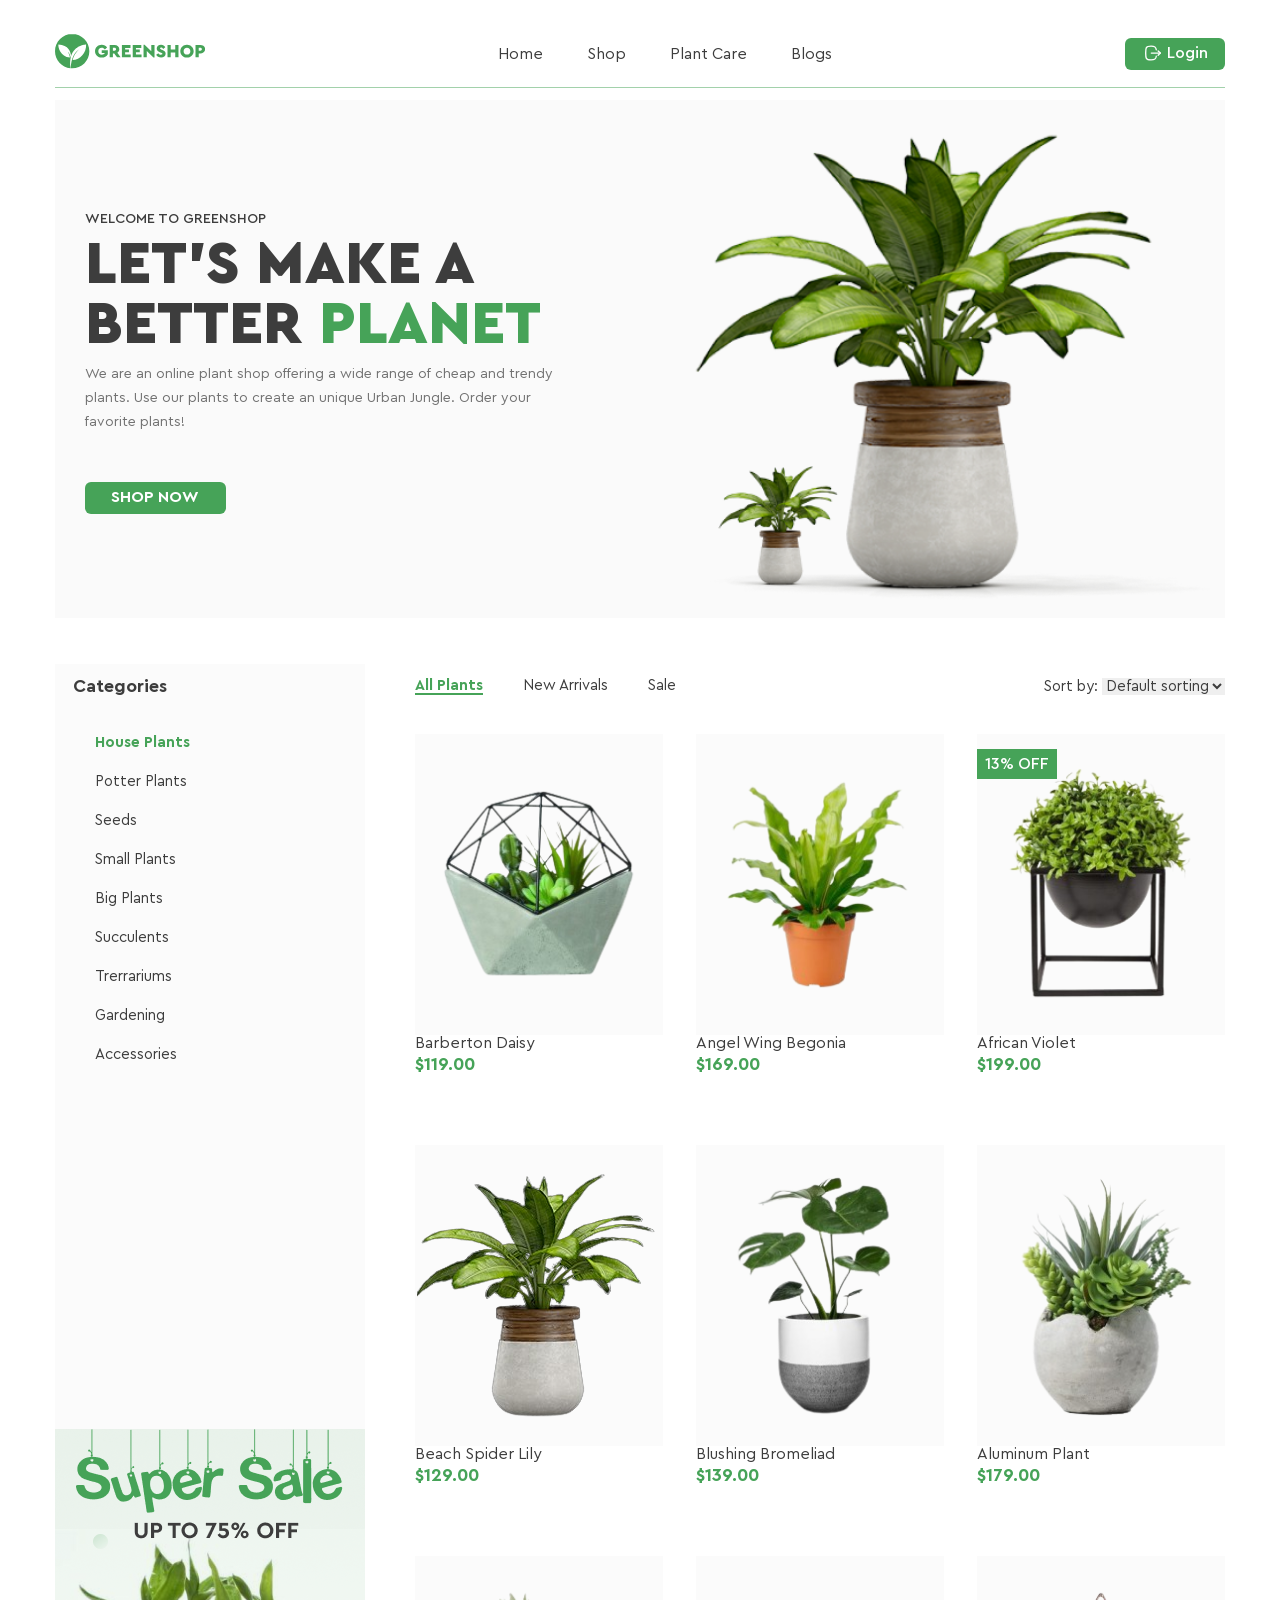
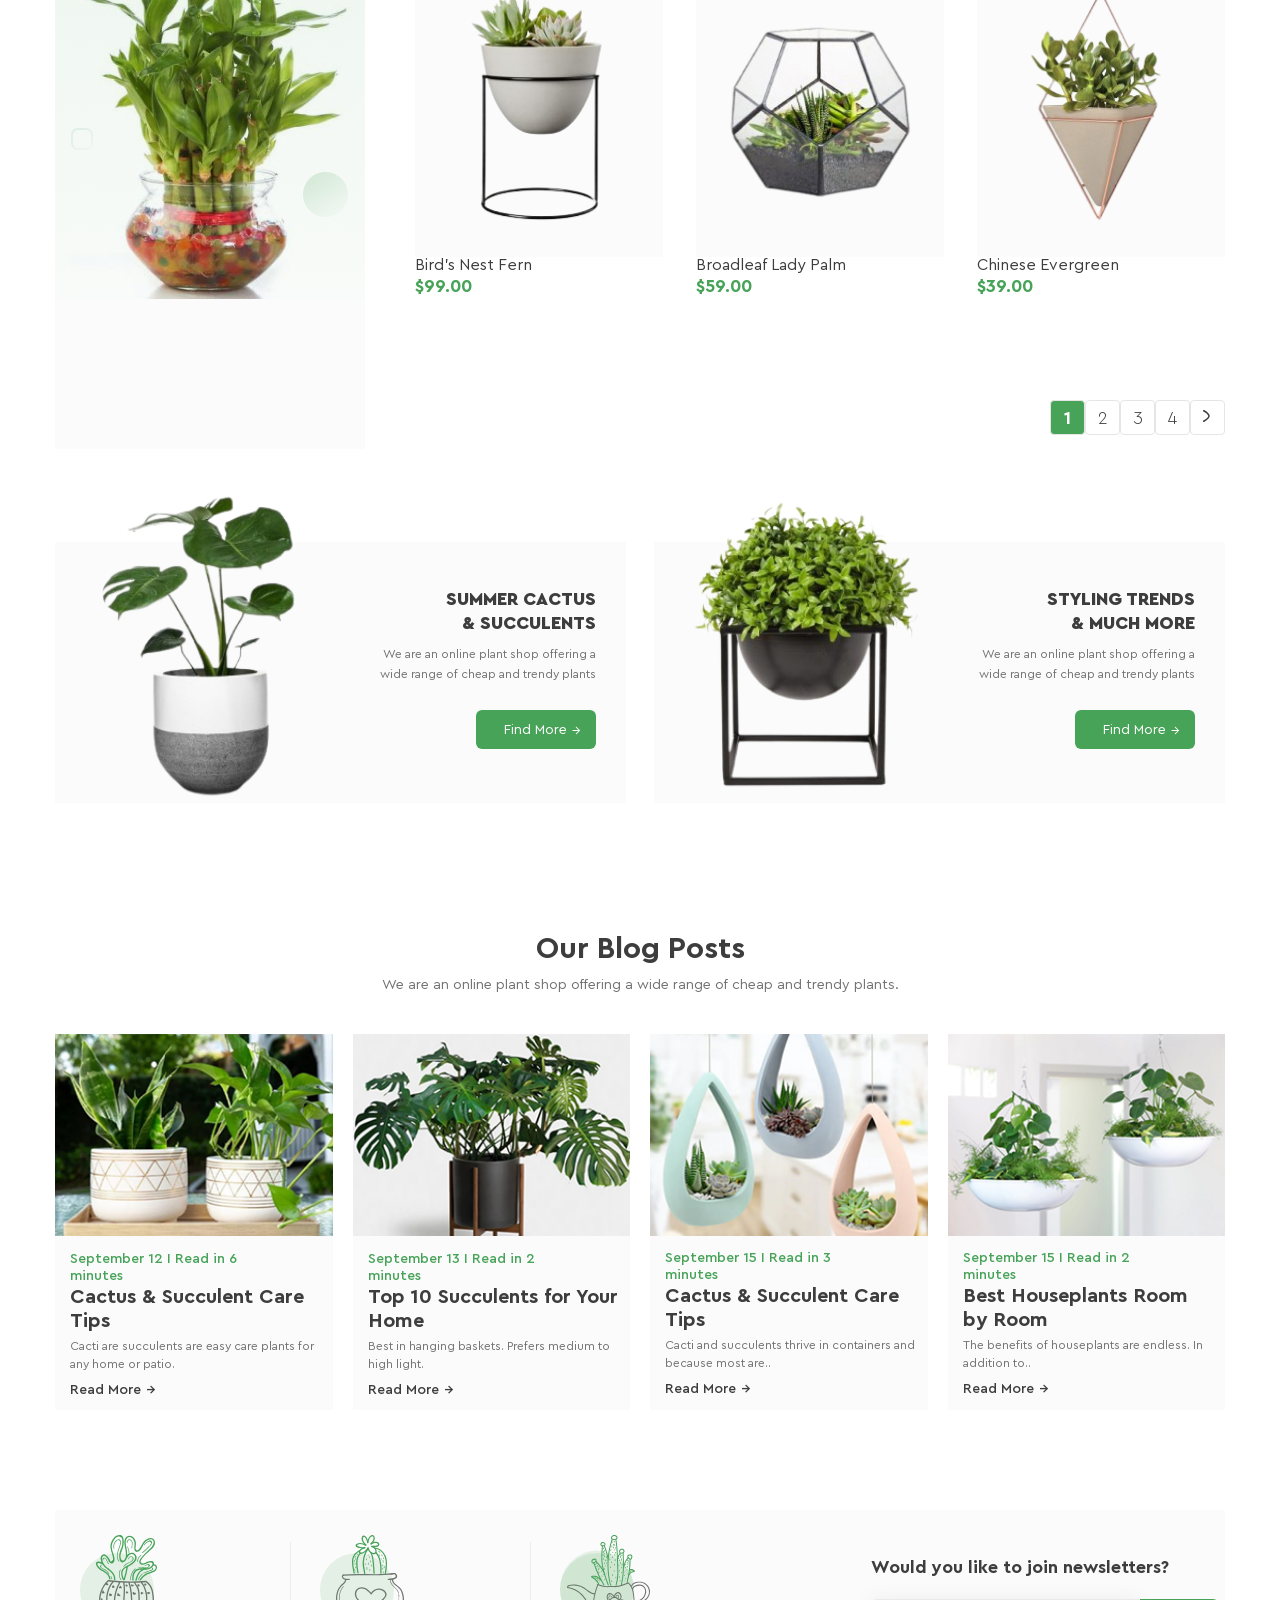
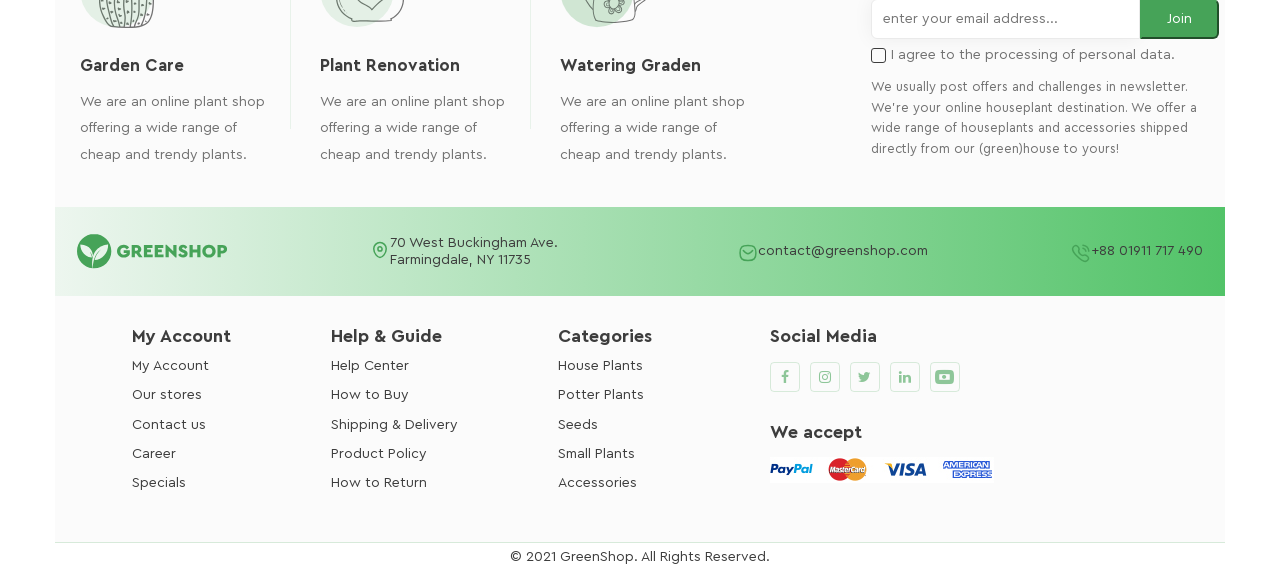
==== commit 46efa656: "third: responsive footer(all)" ====
--- a/index.html
+++ b/index.html
@@ -539,7 +539,7 @@
                 <a class="footer_tell" href="tel:+8801911717490">+88 01911 717 490</a>
             </div>
             <div class="footer_menu">
-<!--                <div class="footer_menu_wrap">-->
+                <div class="footer_menu_wrap">
                     <div class="footer_menu_nav">
                         <h3>My Account</h3>
                         <ul class="footer_menu_list sub-submenu">
@@ -570,7 +570,7 @@
                             <li><a href="#">Accessories</a></li>
                         </ul>
                     </div>
-<!--                </div>-->
+                </div>
                 <div class="footer_social_media">
                     <h3>Social Media</h3>
                     <ul class="footer_social_media_img">
--- a/styles/main.css
+++ b/styles/main.css
@@ -90,7 +90,7 @@
     position: relative;
     width: 100%;
     overflow: hidden;
-    min-width: 375px;
+    min-width: 379px;
 }
 .btn{
     background-color: #46A358;
@@ -610,7 +610,7 @@
     transform: scale(1.02, 1.02);
 }
 .btn_shopping:hover svg{
-    fill: #46A358; !important;
+    fill: #46A358 !important;
     transition: 0.2s linear;
 }
 .sale{
@@ -955,16 +955,18 @@
 }
 .footer_menu{
     display: flex;
-    justify-content: space-between;
+    justify-content: space-around;
+    gap: 15px;
     padding: 33px 25px 29px;
     background-color: #FBFBFB;
     border-bottom: 1px solid rgba(70, 163, 88, 0.2);
     position: relative;
 }
-/*.footer_menu_wrap{*/
-/*    display: flex;*/
-/*    gap: 104px;*/
-/*}*/
+.footer_menu_wrap{
+    display: flex;
+    gap: 100px;
+    justify-content: space-between;
+}
 .footer_menu_nav h3{
     color: #3D3D3D;
     font-size: 18px;
@@ -975,7 +977,7 @@
     list-style: none;
     padding: 0;
     margin-top: 8px;
-    max-width: 138px;
+    flex: 1 1 calc((100% - 300px) / 3);
 }
 .footer_menu_list a{
     text-decoration: none;
@@ -1154,6 +1156,10 @@
     }
     .footer_form input{
         max-width: 219px;
+    }
+
+    .footer_menu_wrap{
+        gap: 40px;
     }
 }
 @media screen and (max-width: 850px) {
@@ -1393,23 +1399,23 @@
 
     }
 
-    /*.footer_menu_wrap{*/
-    /*    display: flex;*/
-    /*    flex-direction: column;*/
-    /*    gap: 45px;*/
-    /*}*/
+    .footer_menu_wrap{
+        display: flex;
+        flex-direction: column;
+        gap: 45px;
+    }
     .footer_menu_list{
         display: none;
     }
     .footer_menu{
-        flex-direction: column;
+        justify-content: space-between;
         gap: 20px;
     }
     .sub-submenu{
         background: rgba(0, 128, 0, 0.8);
         position: absolute;
-        top: 11%;
-        left: 22%;
+        top: 7%;
+        left: 26%;
         width: 200px;
         display: none;
         margin: 0;
@@ -1438,6 +1444,15 @@
         transition: 0.2s linear;
     }
 }
+@media (max-width: 700px){
+    .footer_menu{
+        flex-direction: column;
+        gap: 50px;
+    }
+    .footer_menu_wrap{
+        width: 150px;
+    }
+}
 @media screen and (max-width: 630px) {
     .filters{
         flex-wrap: wrap;
@@ -1446,4 +1461,9 @@
     .footer_menu_nav h3{
         font-size: 16px;
     }
+}
+@media screen and (max-width: 520px) {
+    .footer_block_list{
+        display: none;
+    }
 }
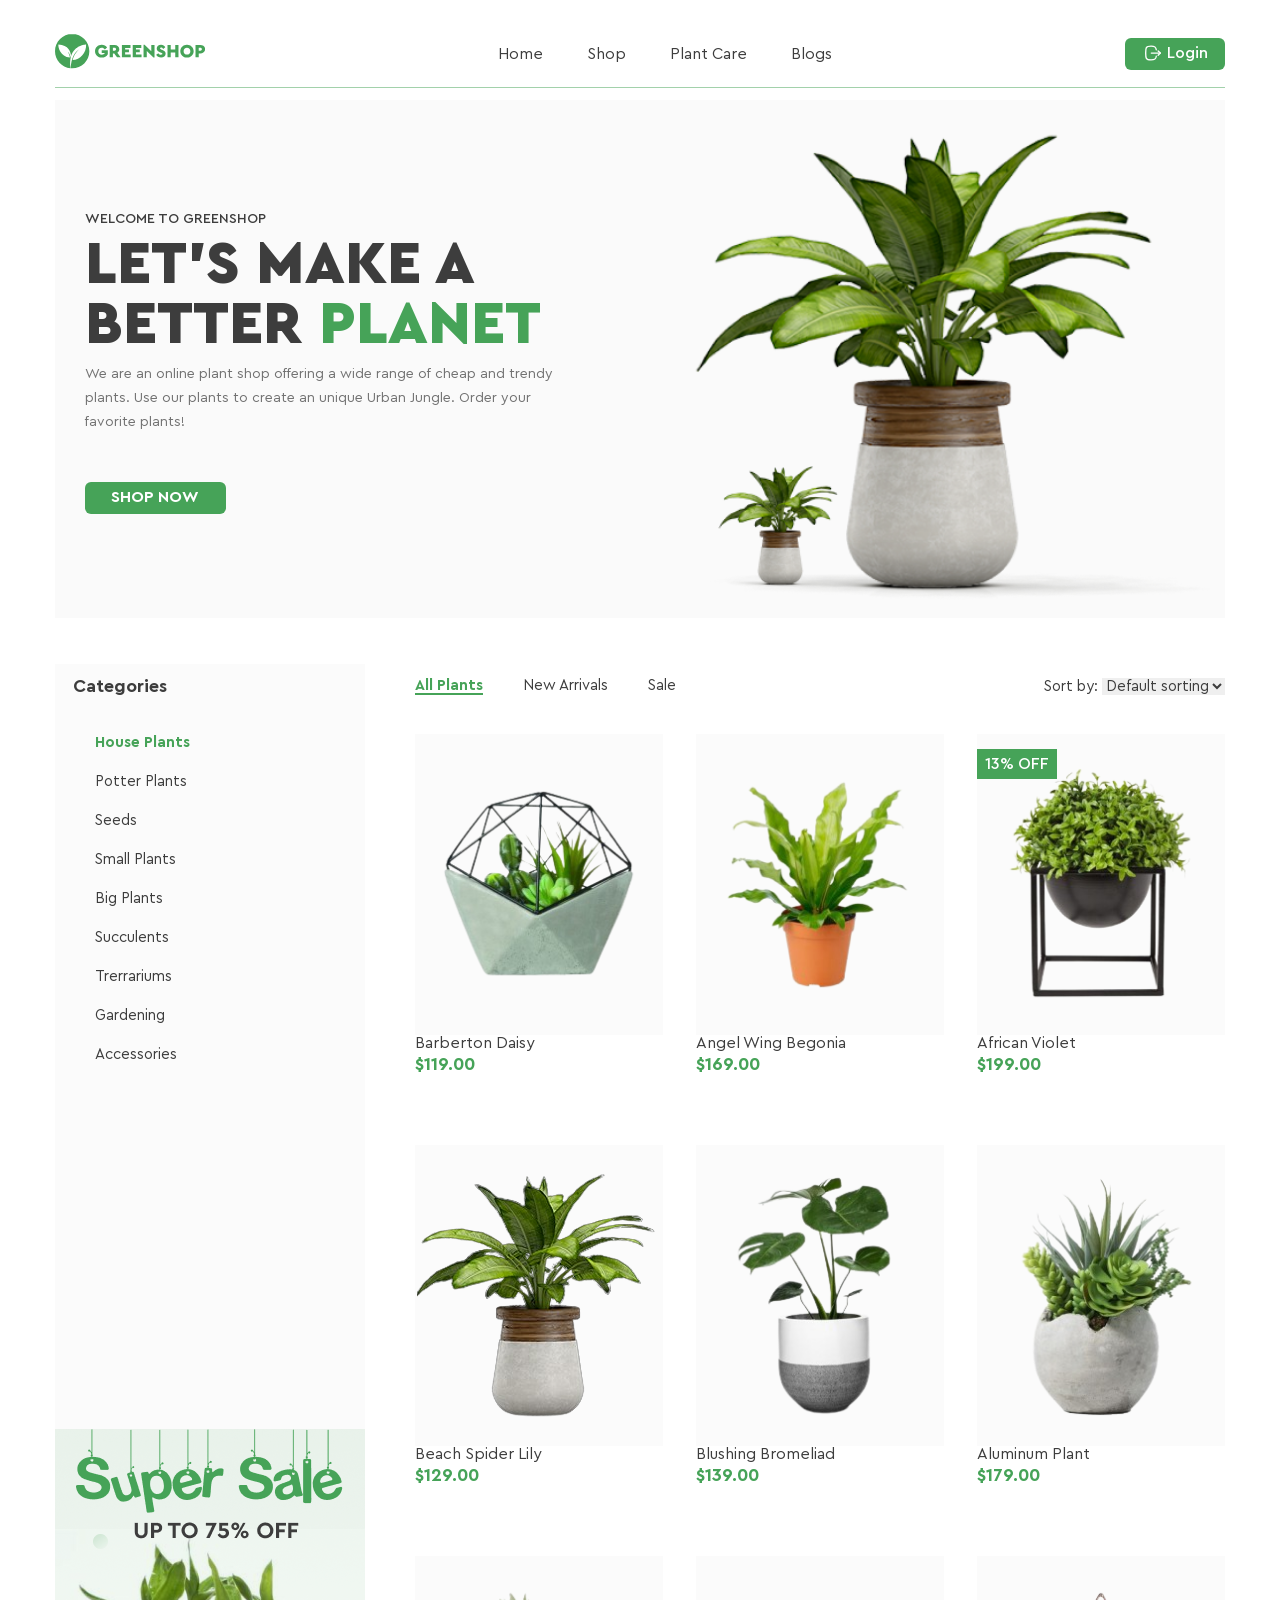
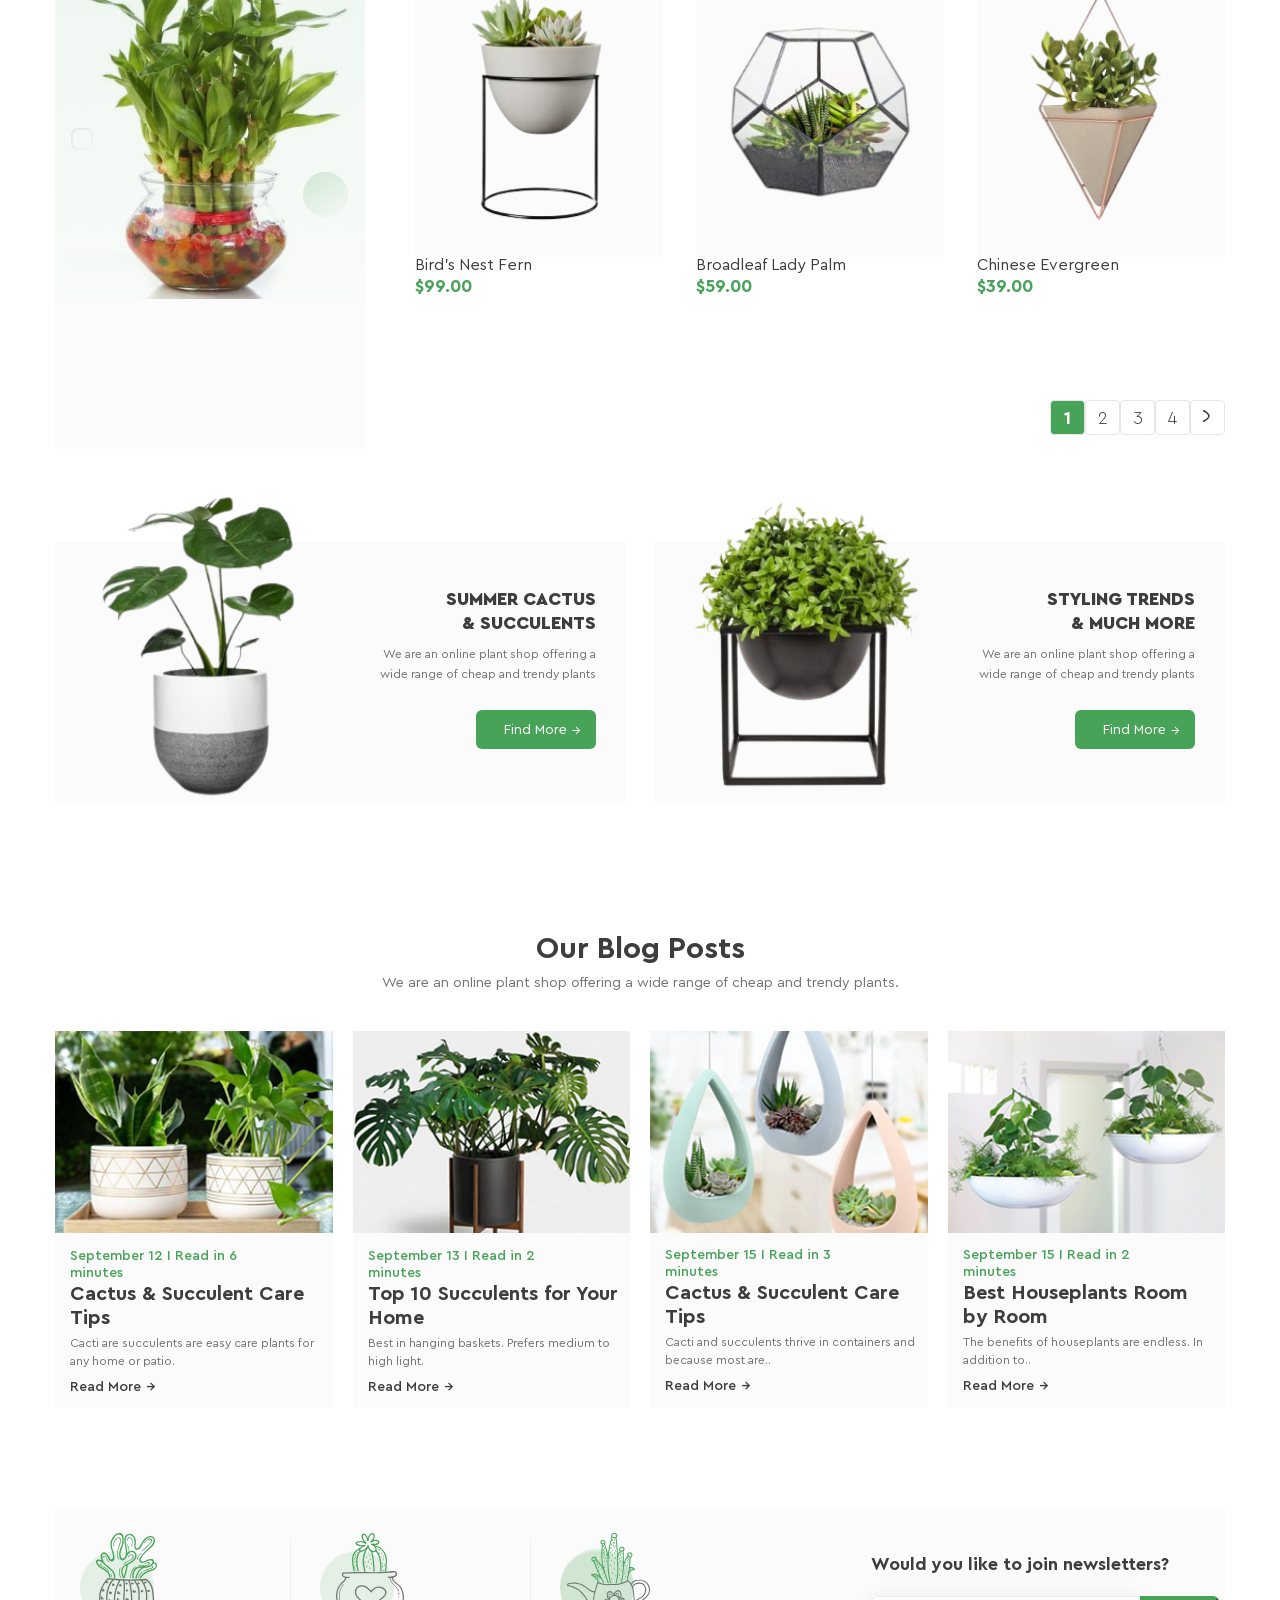
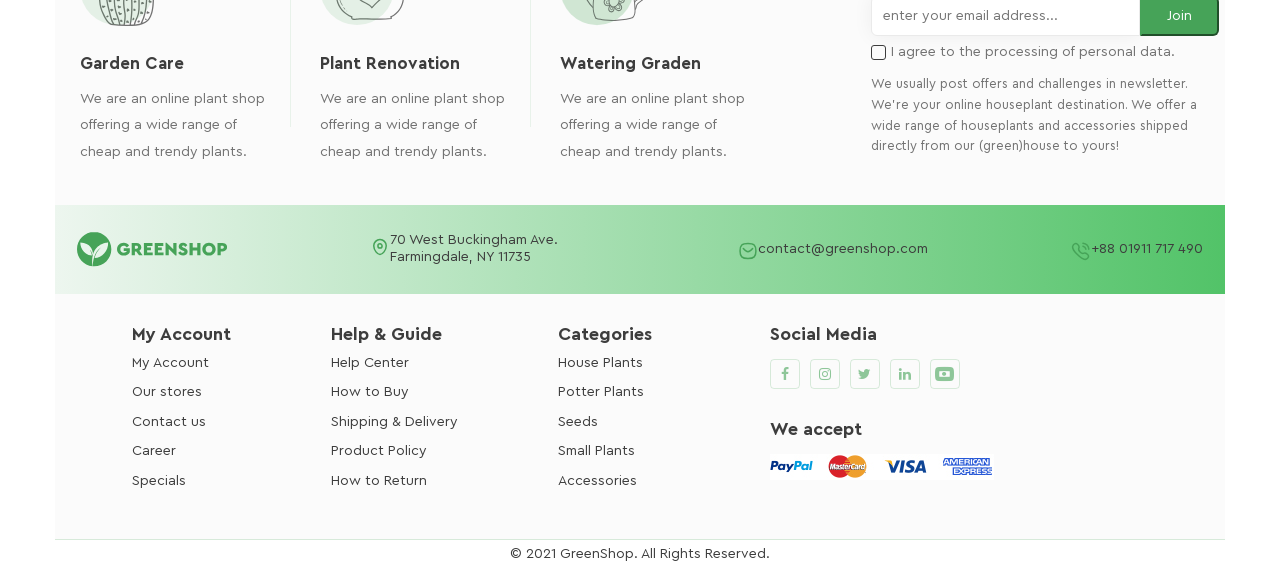
==== commit f70ed890: "Fouth: responsive mistakes(footer)" ====
--- a/index.html
+++ b/index.html
@@ -463,7 +463,7 @@
                                 <a href="#">Read More</a>
                             </div>
                         </div>
-                        <div class="blog_posts_items blog_posts_items_disappear">
+                        <div class="blog_posts_items">
                             <img src="images/blog3.png" alt="plant">
                             <div>
                                 <time datetime="09-15">September 15  I Read in 3 minutes</time>
@@ -474,7 +474,7 @@
                                 <a href="#">Read More</a>
                             </div>
                         </div>
-                        <div class="blog_posts_items blog_posts_items_disappear">
+                        <div class="blog_posts_items">
                             <img src="images/blog4.png" alt="plant">
                             <div>
                                 <time datetime="09-15">September 15  I Read in 2 minutes</time>
@@ -542,32 +542,104 @@
                 <div class="footer_menu_wrap">
                     <div class="footer_menu_nav">
                         <h3>My Account</h3>
-                        <ul class="footer_menu_list sub-submenu">
+                        <ul class="footer_menu_list">
                             <li><a href="#">My Account</a></li>
                             <li><a href="#">Our stores</a></li>
                             <li><a href="#">Contact us</a></li>
                             <li><a href="#">Career</a></li>
                             <li><a href="#">Specials</a></li>
                         </ul>
+                        <ul class="characteristics__list">
+                            <li class="characteristics__item">
+                                <button class="characteristics__title active" type="button">My Account</button>
+                                <div class="characteristics__description active">
+                                    <ul class="characteristics__list-description">
+                                        <li class="characteristics__item-description">
+                                            <a href="#">My Account</a>
+                                        </li>
+                                        <li class="characteristics__item-description">
+                                            <a href="#">Our stores</a>
+                                        </li>
+                                        <li class="characteristics__item-description">
+                                            <a href="#">Contact us</a>
+                                        </li>
+                                        <li class="characteristics__item-description">
+                                            <a href="#">Career</a>
+                                        </li>
+                                        <li class="characteristics__item-description">
+                                            <a href="#">Specials</a>
+                                        </li>
+                                    </ul>
+                                </div>
+                            </li>
+                        </ul>
                     </div>
                     <div class="footer_menu_nav">
                         <h3>Help & Guide</h3>
-                        <ul class="footer_menu_list sub-submenu">
+                        <ul class="footer_menu_list">
                             <li><a href="#">Help Center</a></li>
                             <li><a href="#">How to Buy</a></li>
                             <li><a href="#">Shipping & Delivery</a></li>
                             <li><a href="#">Product Policy</a></li>
                             <li><a href="#">How to Return</a></li>
                         </ul>
+                        <ul class="characteristics__list">
+                            <li class="characteristics__item">
+                                <button class="characteristics__title active" type="button">Help & Guide</button>
+                                <div class="characteristics__description active">
+                                    <ul class="characteristics__list-description ">
+                                        <li class="characteristics__item-description">
+                                            <a href="#">Help Center</a>
+                                        </li>
+                                        <li class="characteristics__item-description">
+                                            <a href="#">How to Buy</a>
+                                        </li>
+                                        <li class="characteristics__item-description">
+                                            <a href="#">Shipping & Delivery</a>
+                                        </li>
+                                        <li class="characteristics__item-description">
+                                            <a href="#">Product Policy</a>
+                                        </li>
+                                        <li class="characteristics__item-description">
+                                            <a href="#">How to Return</a>
+                                        </li>
+                                    </ul>
+                                </div>
+                            </li>
+                        </ul>
                     </div>
                     <div class="footer_menu_nav">
                         <h3>Categories</h3>
-                        <ul class="footer_menu_list sub-submenu">
+                        <ul class="footer_menu_list">
                             <li><a href="#">House Plants</a></li>
                             <li><a href="#">Potter Plants</a></li>
                             <li><a href="#">Seeds</a></li>
                             <li><a href="#">Small Plants</a></li>
                             <li><a href="#">Accessories</a></li>
+                        </ul>
+                        <ul class="characteristics__list">
+                            <li class="characteristics__item">
+                                <button class="characteristics__title active" type="button">Categories</button>
+                                <div class="characteristics__description active ">
+                                    <ul class="characteristics__list-description ">
+                                        <li class="characteristics__item-description">
+                                            <a href="#">House Plants</a>
+                                        </li>
+                                        <li class="characteristics__item-description">
+                                            <a href="#">Potter Plants</a>
+                                        </li>
+                                        <li class="characteristics__item-description">
+                                            <a href="#">Seeds</a>
+                                        </li>
+                                        <li class="characteristics__item-description">
+                                            <a href="#">Small Plants</a>
+                                        </li>
+                                        <li class="characteristics__item-description">
+                                            <a href="#">Accessories</a>
+                                        </li>
+                                    </ul>
+                                </div>
+                            </li>
                         </ul>
                     </div>
                 </div>
@@ -622,6 +694,47 @@
             });
         });
     </script>
+    <script>
+        const characteristicsListElem = document.querySelector('.characteristics__list');
+        const characteristicsItemElems = document.querySelectorAll('.characteristics__item');
 
+        characteristicsItemElems.forEach(elem => {
+            if (elem.children[1].classList.contains('active')) {
+                elem.children[1].style.height = elem.children[1].scrollHeight + 'px';
+            }
+        })
+
+        const open = (button, dropDown) => {
+            closeAllDrops(button, dropDown);
+            dropDown.style.height = dropDown.scrollHeight + 'px';
+            button.classList.add('active');
+            dropDown.classList.add('active');
+        };
+
+        const close = (button, dropDown) => {
+            button.classList.remove('active');
+            dropDown.classList.remove('active');
+            dropDown.style.height = '';
+        };
+
+        const closeAllDrops = (button, dropDown) => {
+            characteristicsItemElems.forEach((elem) => {
+                if (elem.children[0] !== button && elem.children[1] !== dropDown) {
+                    close(elem.children[0], elem.children[1]);
+                }
+            })
+        }
+
+        characteristicsListElem.addEventListener('click', (event) => {
+            const target = event.target;
+            if (target.classList.contains('characteristics__title')) {
+                const parent = target.closest('.characteristics__item');
+                const description = parent.querySelector('.characteristics__description');
+                description.classList.contains('active') ?
+                    close(target, description) :
+                    open(target, description);
+            }
+        });
+    </script>
 </body>
 </html>
--- a/styles/main.css
+++ b/styles/main.css
@@ -737,7 +737,7 @@
 }
 .our_blog_content p{
     color: #727272;
-    line-height: 2;
+    line-height: 1.8;
     margin-bottom: 35px;
 }
 .blog-posts{
@@ -987,6 +987,109 @@
 .footer_menu_list a:hover{
     color: #1A712A;
     transition: 0.1s linear;
+}
+button {
+    cursor: pointer;
+}
+.characteristics__list {
+    display: none;
+    max-width: 920px;
+    list-style: none;
+    padding: 0;
+}
+.characteristics__item {
+    margin-bottom: 15px;
+}
+.characteristics__title {
+    position: relative;
+    width: 100%;
+    padding: 12px 45px 12px 15px;
+    background-color: transparent;
+    text-align: left;
+    border-style:solid;
+    border-width: 1px 1px 0 1px;
+    border-color: black;
+}
+.characteristics__title:after {
+    content: '';
+    position: absolute;
+    right: 10px;
+    bottom: 15px;
+    width: 17px;
+    height: 17px;
+    border: 1px solid;
+    border-color: transparent #000 #000 transparent;
+    transform: rotate(45deg);
+    transition: border-color 0.2s ease-in-out, bottom 0.4s ease-in-out;
+}
+.characteristics__title.active:after {
+    border-color: #000 transparent transparent #000;
+    bottom: 5px;
+}
+.characteristics__title:after {
+    border-color: transparent black black transparent;
+}
+
+.characteristics__title.active:after {
+    border-color: red transparent transparent red;
+}
+.characteristics__description {
+    margin-top: -2px;
+    border-style: solid;
+    border-width: 0 1px 1px 1px;
+    border-color: #000;
+    height: 0;
+    overflow: hidden;
+    transition: height .4s ease-in-out;
+}
+.characteristics__title:hover + .characteristics__description {
+    border-color: #F00;
+}
+.characteristics__title:focus {
+    outline:none;
+}
+.characteristics__title:hover,
+.characteristics__title:focus {
+    border-color: #F00;
+}
+.characteristics__title:hover:after,
+.characteristics__title:focus:after {
+    border-color: transparent red red transparent;
+}
+
+.characteristics__description.active {
+    height: auto;
+}
+
+.characteristics__list-description{
+    padding: 0;
+}
+.characteristics__item-description {
+    display: flex;
+    align-items: center;
+    justify-content: space-between;
+}
+
+.characteristics__item-description {
+    padding: 15px 0;
+}
+
+.characteristics__item-description a {
+    margin: 0 15px;
+    text-decoration: none;
+    color: inherit;
+}
+
+.characteristics__item-description a:last-child {
+    text-align: right;
+}
+
+.characteristics__item-description:first-child {
+    padding-top: 30px;
+}
+
+.characteristics__item-description:last-child {
+    padding-bottom: 30px;
 }
 .footer_social_media{
     margin-right: 155px;
@@ -1133,6 +1236,7 @@
 
     .blog_find-more_content img{
         width: 50%;
+        margin-top: 0;
     }
     .blog_find-more_content h3{
         font-size: 16px;
@@ -1183,9 +1287,10 @@
         position: absolute;
         top: 100%;
         right: -14px;
-        background: rgba(0, 128, 0, 0.5);
+        background: rgba(0, 128, 0, 0.8);
         width: 200px;
         transition: transform 0.4s linear;
+        z-index: 1;
     }
     .menu{
          display: flex;
@@ -1199,6 +1304,9 @@
     }
     .menu > li:hover:after{
         display: none;
+    }
+    .menu > li > a{
+        color: #FBFBFB;
     }
     .nav_burger-menu{
         display: block;
@@ -1207,14 +1315,14 @@
         position: relative;
         top: 0;
         z-index: 1000;
-        margin-left: 15px;
+        margin-left: 8px;
     }
     .nav_burger-menu i{
         position: absolute;
         height: 2px;
         background: #46A358;
         width: 30px;
-        left: 0;
+        left: 15px;
         transition: all 0.3s;
     }
     .nav_burger-menu i:nth-child(1){
@@ -1345,42 +1453,41 @@
         margin-right: auto;
     }
 
+    .pages{
+        margin-top: 40px;
+    }
+
     .blog_find-more{
         flex-wrap: wrap;
         gap: 50px;
+        margin-bottom: 85px;
+        justify-content: center;
     }
     .blog_find-more_content{
          min-width: 350px;
     }
 
-    .blog_posts_items_disappear{
-        display: none;
+    .blog-posts{
+        margin-bottom: 70px;
+        flex-wrap: wrap;
+    }
+    .blog_posts_items{
+        min-width: 250px;
     }
     .blog_posts_items p{
         display: block;
         font-size: 12px;
     }
-    .blog_posts_items h3{
-        font-size: 20px;
-    }
     .blog_posts_items time{
         font-size: 14px;
     }
 
-    .footer_block_list h2{
-        display: none;
-    }
-    .footer_block_list p{
-        display: none;
-    }
-    .footer_block_list li+li:before{
-        display: none;
-    }
-    .footer_block_list li:after{
-        top: 0;
+    .footer_block{
+        flex-wrap: wrap;
     }
     .footer_form{
         max-width: 500px;
+        padding: 0 15px;
     }
     .footer_form input{
         max-width: 500px;
@@ -1392,65 +1499,32 @@
         text-align: center;
     }
     .footer_info a address{
-        max-width: 350px;
+        max-width: 200px;
     }
     .footer_info a address:before {
-        top: -2px;
-
-    }
-
+        top: 5px;
+        left: -6px;
+    }
+
+    .characteristics__list{
+        display: block;
+    }
+    .footer_menu{
+        justify-content: space-between;
+    }
     .footer_menu_wrap{
         display: flex;
         flex-direction: column;
-        gap: 45px;
+        gap: 20px;
+    }
+    .footer_menu_nav h3{
+        display: none;
     }
     .footer_menu_list{
         display: none;
     }
-    .footer_menu{
-        justify-content: space-between;
-        gap: 20px;
-    }
-    .sub-submenu{
-        background: rgba(0, 128, 0, 0.8);
-        position: absolute;
-        top: 7%;
-        left: 26%;
-        width: 200px;
-        display: none;
-        margin: 0;
-        z-index: 1;
-    }
-    .sub-submenu li{
-        padding: 2px;
-        border-bottom: 1px solid #000000;
-    }
-    .footer_menu_nav:hover .sub-submenu{
-        display: block;
-    }
-    .footer_menu_nav > h3:after{
-        content: '';
-        width: 6px;
-        height: 6px;
-        border: solid #3D3D3D;
-        border-width: 1px 1px 0 0;
-        transform: rotate(45deg) translateY(126%);
-        display: inline-block;
-        position: absolute;
-        left: 147px;
-    }
-    .footer_menu_nav > h3:hover:after{
-        transform: rotate(-135deg) translateY(-73%);
-        transition: 0.2s linear;
-    }
-}
-@media (max-width: 700px){
-    .footer_menu{
-        flex-direction: column;
-        gap: 50px;
-    }
-    .footer_menu_wrap{
-        width: 150px;
+    .footer_social_media{
+        padding-top: 13px;
     }
 }
 @media screen and (max-width: 630px) {
@@ -1458,12 +1532,35 @@
         flex-wrap: wrap;
     }
 
-    .footer_menu_nav h3{
-        font-size: 16px;
+    .blog_posts_items{
+        min-width: 200px;
+    }
+    .footer_block_list h2{
+        font-size: 15px;
+    }
+    .footer_block_list p{
+        font-size: 12px;
     }
 }
 @media screen and (max-width: 520px) {
-    .footer_block_list{
-        display: none;
-    }
-}+    .shop_now{
+        margin-bottom: 63px;
+    }
+}
+@media screen and (max-width: 480px) {
+    .blog_posts_items{
+        min-width: 150px;
+    }
+
+    .footer_item_garden{
+        background-size: 55px auto;
+    }
+    .footer_item_plant{
+        background-size: 62px auto;
+        background-position-y: 7px;
+    }
+    .footer_item_watering{
+        background-size: 93px auto;
+        background-position-x: -7px;
+    }
+}
